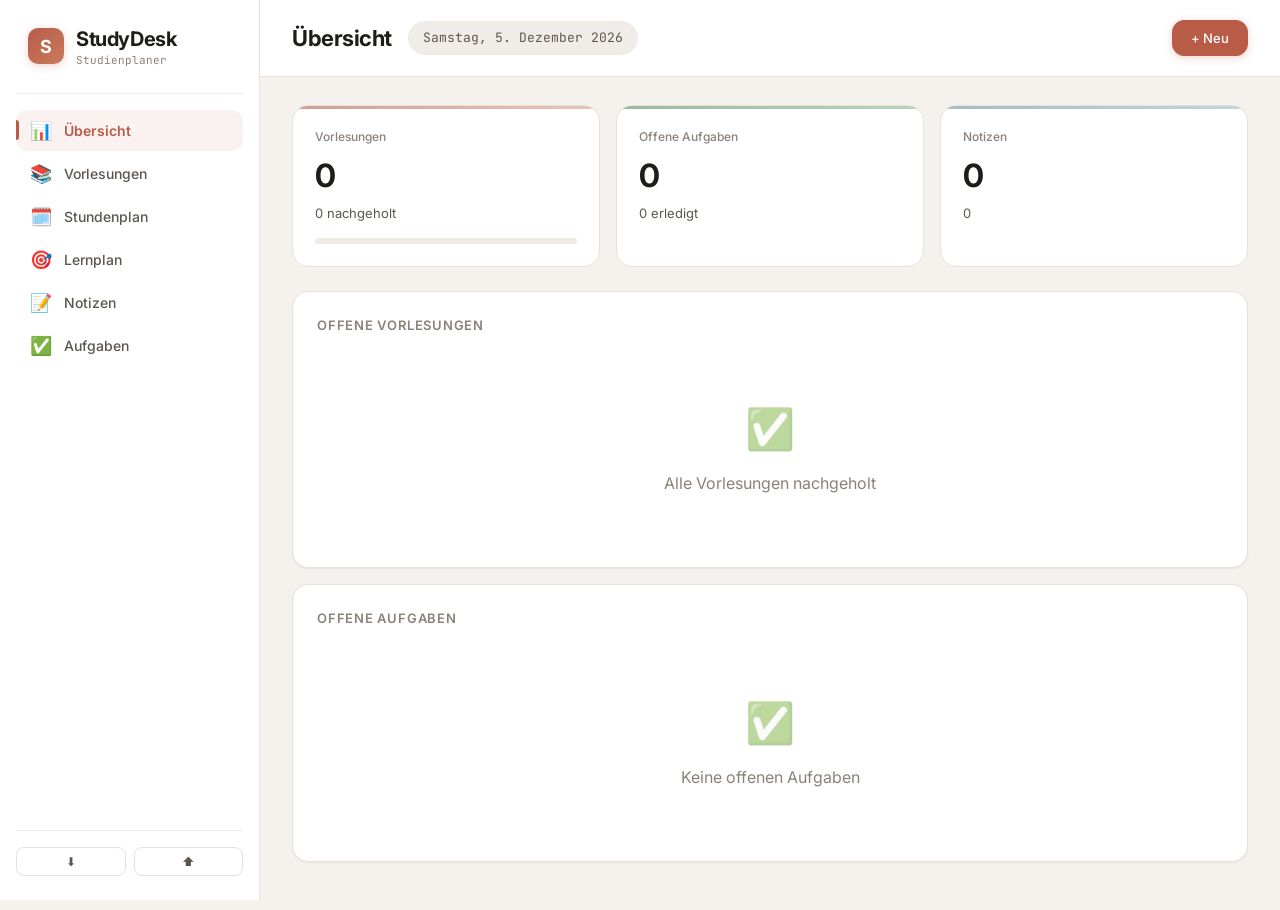
==== index.html @ 46aa5ded "Lernplan ReDesign" ====
<!DOCTYPE html>
<html lang="de">
<head>
<meta charset="UTF-8">
<meta name="viewport" content="width=device-width, initial-scale=1.0">
<title>StudyDesk</title>
<style>
  @import url('https://fonts.googleapis.com/css2?family=Inter:wght@300;400;500;600;700&family=JetBrains+Mono:wght@400;500&display=swap');
  :root {
    --bg:#f5f2ee; --surface:#ffffff; --surface-elevated:#faf9f7; --surface-hover:#f0ede8;
    --ink:#1f1c1a; --ink-secondary:#5c5650; --ink-tertiary:#8a8279;
    --accent:#b85c48; --accent-hover:#a34d3a; --accent-soft:rgba(184,92,72,0.08); --accent-soft-hover:rgba(184,92,72,0.14);
    --success:#5a8a5a; --success-soft:rgba(90,138,90,0.10); --warning:#c4943a;
    --danger:#b84a4a; --danger-soft:rgba(184,74,74,0.10);
    --border:#e6e1db; --border-light:#f0ebe5;
    --shadow-sm:0 1px 2px rgba(31,28,26,0.04),0 1px 3px rgba(31,28,26,0.02);
    --shadow:0 4px 12px rgba(31,28,26,0.06),0 1px 3px rgba(31,28,26,0.04);
    --shadow-lg:0 12px 32px rgba(31,28,26,0.10),0 4px 8px rgba(31,28,26,0.04);
    --shadow-xl:0 24px 48px rgba(31,28,26,0.14),0 8px 16px rgba(31,28,26,0.06);
    --radius-sm:8px; --radius:12px; --radius-lg:16px; --radius-xl:20px;
    --transition:all 0.2s cubic-bezier(0.4,0,0.2,1);
    --transition-slow:all 0.35s cubic-bezier(0.4,0,0.2,1);
  }
  *{box-sizing:border-box;margin:0;padding:0}
  body{font-family:'Inter',-apple-system,BlinkMacSystemFont,sans-serif;background:var(--bg);color:var(--ink);min-height:100vh;line-height:1.5;-webkit-font-smoothing:antialiased;overflow-x:hidden}
  .app{display:grid;grid-template-columns:260px 1fr;min-height:100vh}
  .sidebar{background:var(--surface);border-right:1px solid var(--border);display:flex;flex-direction:column;padding:24px 16px;position:sticky;top:0;height:100vh;z-index:50}
  .sidebar-brand{display:flex;align-items:center;gap:12px;padding:0 12px 24px;border-bottom:1px solid var(--border-light);margin-bottom:16px}
  .brand-icon{width:36px;height:36px;background:linear-gradient(135deg,var(--accent),#c97a5e);border-radius:10px;display:flex;align-items:center;justify-content:center;color:white;font-size:18px;font-weight:700;box-shadow:0 2px 8px rgba(184,92,72,0.25)}
  .brand-text{font-size:20px;font-weight:700;letter-spacing:-0.02em;color:var(--ink)}
  .brand-sub{font-size:11px;color:var(--ink-tertiary);font-family:'JetBrains Mono',monospace;margin-top:-2px}
  .nav-group{display:flex;flex-direction:column;gap:2px;flex:1}
  .nav-item{display:flex;align-items:center;gap:12px;padding:10px 14px;border-radius:var(--radius);border:none;background:transparent;color:var(--ink-secondary);font-size:14px;font-weight:500;cursor:pointer;font-family:inherit;transition:var(--transition);position:relative}
  .nav-item:hover{background:var(--surface-hover);color:var(--ink)}
  .nav-item.active{background:var(--accent-soft);color:var(--accent);font-weight:600}
  .nav-item.active::before{content:'';position:absolute;left:0;top:50%;transform:translateY(-50%);width:3px;height:20px;background:var(--accent);border-radius:0 3px 3px 0}
  .nav-icon{font-size:18px;width:22px;text-align:center}
  .sidebar-footer{padding-top:16px;border-top:1px solid var(--border-light);display:flex;gap:8px}
  .sidebar-footer .btn-icon{flex:1;justify-content:center;padding:8px;font-size:13px}
  .main{display:flex;flex-direction:column;min-height:100vh}
  .topbar{display:flex;align-items:center;justify-content:space-between;padding:20px 32px;background:var(--surface);border-bottom:1px solid var(--border);position:sticky;top:0;z-index:40}
  .topbar-left{display:flex;align-items:center;gap:16px}
  .page-title{font-size:22px;font-weight:700;letter-spacing:-0.02em}
  .date-chip{display:inline-flex;align-items:center;gap:6px;padding:6px 14px;background:var(--surface-hover);border-radius:999px;font-size:13px;color:var(--ink-secondary);font-family:'JetBrains Mono',monospace;border:1px solid var(--border-light)}
  .topbar-actions{display:flex;gap:10px;align-items:center}
  .content{padding:28px 32px 48px;flex:1;max-width:1200px}
  .btn{display:inline-flex;align-items:center;gap:8px;padding:9px 18px;border-radius:var(--radius);border:1px solid var(--border);background:var(--surface);color:var(--ink-secondary);font-size:13px;font-weight:500;cursor:pointer;font-family:inherit;transition:var(--transition);white-space:nowrap}
  .btn:hover{border-color:var(--ink-tertiary);color:var(--ink);transform:translateY(-1px);box-shadow:var(--shadow)}
  .btn:active{transform:translateY(0)}
  .btn.primary{background:var(--accent);border-color:var(--accent);color:white;box-shadow:0 2px 8px rgba(184,92,72,0.25)}
  .btn.primary:hover{background:var(--accent-hover);border-color:var(--accent-hover);box-shadow:0 4px 14px rgba(184,92,72,0.35)}
  .btn.ghost{background:transparent;border-color:transparent}
  .btn.ghost:hover{background:var(--surface-hover)}
  .btn.danger{color:var(--danger);border-color:rgba(184,74,74,0.3)}
  .btn.danger:hover{background:var(--danger-soft);border-color:var(--danger)}
  .btn.success{background:var(--success);border-color:var(--success);color:white}
  .btn.small{padding:6px 12px;font-size:12px;border-radius:var(--radius-sm)}
  .btn-icon{padding:8px;border-radius:var(--radius-sm);justify-content:center;min-width:36px}
  .card{background:var(--surface);border:1px solid var(--border);border-radius:var(--radius-lg);padding:24px;box-shadow:var(--shadow-sm);transition:var(--transition)}
  .card:hover{box-shadow:var(--shadow)}
  .card-header{display:flex;align-items:center;justify-content:space-between;margin-bottom:16px}
  .card-title{font-size:13px;font-weight:600;text-transform:uppercase;letter-spacing:0.06em;color:var(--ink-tertiary)}
  .stats-grid{display:grid;grid-template-columns:repeat(auto-fit,minmax(220px,1fr));gap:16px;margin-bottom:24px}
  .stat-card{background:var(--surface);border:1px solid var(--border);border-radius:var(--radius-lg);padding:22px;position:relative;overflow:hidden;transition:var(--transition)}
  .stat-card:hover{transform:translateY(-2px);box-shadow:var(--shadow)}
  .stat-card::after{content:'';position:absolute;top:0;left:0;right:0;height:3px;background:linear-gradient(90deg,var(--accent),#d4a08a);opacity:0.6}
  .stat-card.success::after{background:linear-gradient(90deg,var(--success),#8ab88a)}
  .stat-card.info::after{background:linear-gradient(90deg,#6b8f9e,#9ab8c4)}
  .stat-label{font-size:12px;color:var(--ink-tertiary);font-weight:500;margin-bottom:6px}
  .stat-value{font-size:32px;font-weight:700;letter-spacing:-0.02em;color:var(--ink)}
  .stat-sub{font-size:13px;color:var(--ink-secondary);margin-top:4px}
  .progress-track{background:var(--border-light);border-radius:999px;height:6px;margin-top:14px;overflow:hidden}
  .progress-fill{height:100%;border-radius:999px;background:linear-gradient(90deg,var(--accent),#d4a08a);transition:width 0.5s cubic-bezier(0.4,0,0.2,1)}
  .toolbar{display:flex;gap:10px;margin-bottom:20px;align-items:center;flex-wrap:wrap}
  .toolbar input,.toolbar select{background:var(--surface);border:1px solid var(--border);border-radius:var(--radius);padding:9px 14px;color:var(--ink);font-size:14px;font-family:inherit;outline:none;min-height:40px;transition:var(--transition)}
  .toolbar input:focus,.toolbar select:focus{border-color:var(--accent);box-shadow:0 0 0 3px var(--accent-soft)}
  .toolbar input::placeholder{color:var(--ink-tertiary)}
  .filter-row{display:flex;gap:8px;margin-bottom:20px;flex-wrap:wrap}
  .chip{padding:6px 14px;border-radius:999px;border:1px solid var(--border);background:var(--surface);color:var(--ink-secondary);font-size:13px;cursor:pointer;font-family:inherit;font-weight:500;transition:var(--transition)}
  .chip:hover{border-color:var(--ink-tertiary);color:var(--ink)}
  .chip.active{background:var(--accent-soft);border-color:var(--accent);color:var(--accent)}
  .list-item{display:flex;align-items:flex-start;gap:14px;background:var(--surface);border:1px solid var(--border);border-radius:var(--radius);padding:16px 18px;margin-bottom:10px;transition:var(--transition);cursor:pointer;position:relative}
  .list-item:hover{border-color:var(--accent);transform:translateY(-1px);box-shadow:var(--shadow)}
  .list-item.done{background:var(--surface-elevated);opacity:0.75}
  .list-item.done .item-title{text-decoration:line-through;color:var(--ink-tertiary)}
  .list-item.cancelled{opacity:0.55;border-style:dashed}
  .list-item.cancelled::after{content:'AUSGEFALLEN';position:absolute;top:14px;right:18px;padding:3px 10px;border:1px solid rgba(184,74,74,0.25);border-radius:999px;color:var(--danger);font-size:10px;font-weight:600;letter-spacing:0.08em;font-family:'JetBrains Mono',monospace;transform:rotate(-6deg);background:var(--danger-soft)}
  .item-check{width:22px;height:22px;border:2px solid var(--border);border-radius:50%;cursor:pointer;display:inline-flex;align-items:center;justify-content:center;flex-shrink:0;margin-top:2px;transition:var(--transition)}
  .item-check:hover{border-color:var(--accent)}
  .item-check.checked{background:var(--accent);border-color:var(--accent);box-shadow:0 2px 6px rgba(184,92,72,0.3)}
  .item-check.checked::after{content:'';width:5px;height:9px;border:solid white;border-width:0 2px 2px 0;transform:rotate(45deg) translateY(-1px)}
  .item-body{flex:1;min-width:0}
  .item-title{font-size:15px;font-weight:600;color:var(--ink);margin-bottom:3px}
  .item-meta{font-size:12px;color:var(--ink-tertiary);font-family:'JetBrains Mono',monospace}
  .item-tags{display:flex;gap:6px;margin-top:8px;flex-wrap:wrap}
  .tag{padding:3px 10px;border-radius:999px;background:var(--surface-hover);border:1px solid var(--border);font-size:11px;color:var(--ink-secondary);font-weight:500;font-family:'JetBrains Mono',monospace}
  .tag.accent{background:var(--accent-soft);border-color:rgba(184,92,72,0.2);color:var(--accent)}
  .tag.success{background:var(--success-soft);border-color:rgba(90,138,90,0.2);color:var(--success)}
  .tag.danger{background:var(--danger-soft);border-color:rgba(184,74,74,0.2);color:var(--danger)}
  .item-actions{display:flex;gap:6px;opacity:0;transition:opacity 0.15s ease}
  .list-item:hover .item-actions{opacity:1}
  .schedule-grid{display:flex;gap:14px;overflow-x:auto;padding-bottom:8px;scrollbar-width:thin;scrollbar-color:var(--border) transparent}
  .schedule-grid::-webkit-scrollbar{height:6px}
  .schedule-grid::-webkit-scrollbar-thumb{background:var(--border);border-radius:3px}
  .schedule-day{min-width:230px;flex:1;background:var(--surface);border:1px solid var(--border);border-radius:var(--radius-lg);padding:16px;transition:var(--transition)}
  .schedule-day:hover{box-shadow:var(--shadow)}
  .schedule-day h4{font-size:14px;font-weight:600;color:var(--ink);margin-bottom:12px;padding-bottom:10px;border-bottom:1px solid var(--border-light);display:flex;justify-content:space-between;align-items:center}
  .schedule-day h4 .day-date{font-size:11px;color:var(--ink-tertiary);font-weight:500;font-family:'JetBrains Mono',monospace}
  .schedule-slot{background:var(--surface-elevated);margin-bottom:8px;padding:12px 14px;border-radius:var(--radius);font-size:13px;border-left:3px solid var(--accent);cursor:grab;transition:var(--transition);position:relative}
  .schedule-slot:hover{transform:translateY(-1px);box-shadow:var(--shadow-sm)}
  .schedule-slot .slot-time{font-size:11px;color:var(--ink-tertiary);font-family:'JetBrains Mono',monospace;margin-bottom:2px}
  .schedule-slot .slot-subject{font-weight:600}
  .schedule-slot .slot-meta{display:flex;justify-content:space-between;align-items:center;margin-top:4px}
  .schedule-empty{color:var(--ink-tertiary);font-size:12px;padding:12px 0;text-align:center}
  .drop-target{border:1.5px dashed var(--border);border-radius:var(--radius);padding:10px;margin-top:4px;text-align:center;color:var(--ink-tertiary);font-size:12px;transition:var(--transition)}
  .drop-target.active{border-color:var(--accent);background:var(--accent-soft);color:var(--accent)}
  .week-slot{background:var(--surface-elevated);margin-bottom:8px;padding:12px 14px;border-radius:var(--radius);font-size:13px;border-left:3px solid var(--accent);cursor:pointer;transition:var(--transition);position:relative}
  .week-slot:hover{transform:translateY(-1px);box-shadow:var(--shadow-sm);border-left-color:var(--accent-hover)}
  .week-slot.type-klausur{border-left-color:var(--danger)}
  .week-slot.type-karteikarten{border-left-color:var(--success)}
  .week-slot.type-frei{border-left-color:var(--ink-tertiary)}
  .week-slot.slot-done{opacity:0.55}
  .week-slot.slot-done .slot-label{text-decoration:line-through}
  .week-slot .slot-shifted-badge{position:absolute;top:8px;right:8px;font-size:10px;color:var(--warning);font-weight:600}
  .lp-toolbar{display:flex;gap:8px;align-items:center;flex-wrap:wrap;margin-bottom:16px}
  .lp-calendar-scroll{overflow:auto;border:1px solid var(--border);border-radius:var(--radius-lg);background:var(--surface);max-height:calc(100vh - 260px);min-height:500px}
  .lp-calendar{display:grid;grid-template-columns:58px repeat(7,minmax(125px,1fr));min-width:1050px;position:relative}
  .lp-calendar-head{position:sticky;top:0;z-index:8;background:var(--surface);border-bottom:1px solid var(--border);height:58px;display:flex;flex-direction:column;justify-content:center;align-items:center;font-size:12px;font-weight:600}
  .lp-calendar-head.today{color:var(--accent)}
  .lp-calendar-head small{font-size:10px;font-family:'JetBrains Mono',monospace;color:var(--ink-tertiary);font-weight:400}
  .lp-time-axis{position:relative;background:var(--surface);border-right:1px solid var(--border);height:1080px}
  .lp-hour-label{position:absolute;right:8px;transform:translateY(-50%);font:10px 'JetBrains Mono',monospace;color:var(--ink-tertiary)}
  .lp-day-column{position:relative;height:1080px;border-right:1px solid var(--border-light);background:repeating-linear-gradient(to bottom,transparent 0,transparent 29px,var(--border-light) 29px,var(--border-light) 30px,transparent 30px,transparent 59px,var(--border) 59px,var(--border) 60px)}
  .lp-day-column:last-child{border-right:0}
  .lp-day-column.today{background-color:rgba(184,92,72,0.018)}
  .lp-calendar-head:first-child{z-index:10}
  .lp-block{position:absolute;left:4px;right:4px;z-index:2;border-radius:8px;border:1px solid rgba(31,28,26,0.12);padding:7px 8px 12px;overflow:hidden;color:var(--ink);font-size:11px;line-height:1.35;cursor:grab;box-shadow:0 1px 3px rgba(31,28,26,0.08);touch-action:none;user-select:none}
  .lp-block:hover{z-index:4;box-shadow:var(--shadow)}
  .lp-block.done{opacity:.58}
  .lp-block-title{font-size:12px;font-weight:700;padding-right:4px}
  .lp-block-time{font:10px 'JetBrains Mono',monospace;color:rgba(31,28,26,.7);margin:2px 0}
  .lp-block-description{font-size:10px;color:rgba(31,28,26,.78);white-space:pre-wrap}
  .lp-block-task{font-size:10px;font-weight:600;margin-top:3px}
  .lp-block-actions{display:flex;gap:4px;margin-top:4px}
  .lp-block-actions button{border:1px solid rgba(31,28,26,.2);border-radius:5px;background:rgba(255,255,255,.68);font-family:inherit;font-size:10px;padding:2px 5px;cursor:pointer}
  .lp-resize-handle{position:absolute;bottom:0;left:0;right:0;height:9px;cursor:ns-resize;background:linear-gradient(transparent,rgba(31,28,26,.14))}
  .lp-resize-handle.top{top:0;bottom:auto;cursor:ns-resize;background:linear-gradient(rgba(31,28,26,.14),transparent)}
  .lp-now-line{position:absolute;left:0;right:0;z-index:5;border-top:2px solid #d23b3b;pointer-events:none}
  .lp-now-line::before{content:'';position:absolute;width:8px;height:8px;border-radius:50%;background:#d23b3b;left:-4px;top:-5px}
  .lp-selection{position:absolute;left:2px;right:2px;border:2px dashed var(--accent);background:var(--accent-soft);border-radius:6px;z-index:6;pointer-events:none}
  .lp-block-preview{position:absolute;left:4px;right:4px;z-index:7;border-radius:8px;border:2px dashed rgba(31,28,26,0.35);background:rgba(255,255,255,0.28);box-shadow:0 8px 20px rgba(31,28,26,0.12);pointer-events:none;opacity:0.9}
  .lp-calendar.adding{cursor:crosshair}
  .lp-class-card{background:var(--surface);border:1px solid var(--border);border-left:4px solid var(--accent);border-radius:var(--radius);padding:16px;margin-bottom:12px}
  .lp-class-head{display:flex;justify-content:space-between;gap:12px;align-items:flex-start}
  .lp-task-row{display:flex;gap:8px;align-items:center;margin:8px 0}
  .lp-task-row input:first-child{flex:1}
  .lp-color-input{height:42px!important;padding:4px!important;width:64px!important}
  .lp-create-hint{color:var(--accent);font-size:12px;font-weight:600}
  .lp-empty{padding:36px 18px;text-align:center;color:var(--ink-tertiary)}
  @media(max-width:920px){.lp-calendar-scroll{max-height:calc(100vh - 300px)}.lp-class-head{flex-direction:column}}
  .queue-item{display:flex;align-items:center;gap:16px;background:var(--surface);border:1px solid var(--border);border-radius:var(--radius);padding:16px 18px;margin-bottom:10px;cursor:grab;transition:var(--transition)}
  .queue-item:hover{box-shadow:var(--shadow);border-color:var(--accent)}
  .queue-item.active-item{border-color:var(--accent);background:var(--accent-soft)}
  .queue-pos{font-family:'JetBrains Mono',monospace;font-size:13px;color:var(--ink-tertiary);width:28px;text-align:center;font-weight:600}
  .queue-info{flex:1}
  .queue-subject{font-size:15px;font-weight:600;color:var(--ink)}
  .queue-units{font-size:12px;color:var(--ink-tertiary);font-family:'JetBrains Mono',monospace;margin-top:2px}
  .queue-progress-outer{background:var(--border-light);border-radius:999px;height:6px;margin-top:10px;width:min(260px,100%);overflow:hidden}
  .queue-progress-inner{height:6px;border-radius:999px;background:linear-gradient(90deg,var(--accent),#d4a08a);transition:width 0.5s cubic-bezier(0.4,0,0.2,1)}
  .notes-layout{display:grid;grid-template-columns:300px 1fr;gap:20px;min-height:520px}
  .notes-sidebar{background:var(--surface);border:1px solid var(--border);border-radius:var(--radius-lg);overflow:hidden;display:flex;flex-direction:column}
  .notes-sidebar-header{padding:14px 18px;border-bottom:1px solid var(--border-light);font-size:12px;font-weight:600;text-transform:uppercase;color:var(--ink-tertiary);letter-spacing:0.06em}
  .note-list-item{padding:14px 18px;border-bottom:1px solid var(--border-light);cursor:pointer;transition:var(--transition)}
  .note-list-item:hover{background:var(--surface-hover)}
  .note-list-item.active{background:var(--accent-soft);border-left:3px solid var(--accent);padding-left:15px}
  .note-list-title{font-size:14px;font-weight:500;color:var(--ink)}
  .note-list-date{font-size:11px;color:var(--ink-tertiary);margin-top:2px;font-family:'JetBrains Mono',monospace}
  .note-editor{background:var(--surface);border:1px solid var(--border);border-radius:var(--radius-lg);display:flex;flex-direction:column;overflow:hidden}
  .note-editor-toolbar{padding:14px 20px;border-bottom:1px solid var(--border-light);display:flex;justify-content:space-between;align-items:center}
  .note-title-input{background:transparent;border:none;color:var(--ink);font-size:22px;font-weight:700;padding:20px 24px 8px;outline:none;width:100%;font-family:inherit;letter-spacing:-0.01em}
  .note-title-input::placeholder{color:var(--ink-tertiary)}
  .note-textarea{background:transparent;border:none;color:var(--ink);font-size:15px;padding:12px 24px 20px;outline:none;line-height:1.7;resize:vertical;min-height:320px;width:100%;font-family:inherit}
  .note-textarea::placeholder{color:var(--ink-tertiary)}
  .research-tags-bar{padding:10px 24px 16px;display:flex;gap:8px;flex-wrap:wrap;border-top:1px solid var(--border-light);align-items:center}
  .modal-bg{position:fixed;inset:0;background:rgba(31,28,26,0.5);backdrop-filter:blur(8px);display:flex;align-items:center;justify-content:center;z-index:100;padding:24px;opacity:0;pointer-events:none;transition:opacity 0.25s ease}
  .modal-bg.show{opacity:1;pointer-events:all}
  .modal{background:var(--surface);border:1px solid var(--border);border-radius:var(--radius-xl);padding:28px 32px;width:560px;max-width:100%;max-height:88vh;overflow-y:auto;box-shadow:var(--shadow-xl);transform:translateY(12px) scale(0.98);transition:transform 0.3s cubic-bezier(0.34,1.56,0.64,1)}
  .modal-bg.show .modal{transform:translateY(0) scale(1)}
  .modal h2{font-size:20px;font-weight:700;margin-bottom:20px;color:var(--ink);letter-spacing:-0.01em}
  .modal label{display:block;font-size:12px;color:var(--ink-tertiary);text-transform:uppercase;letter-spacing:0.06em;margin-bottom:6px;margin-top:16px;font-weight:600}
  .modal input,.modal select,.modal textarea{width:100%;background:var(--surface-elevated);border:1px solid var(--border);border-radius:var(--radius);padding:10px 14px;color:var(--ink);font-size:14px;font-family:inherit;outline:none;transition:var(--transition)}
  .modal input:focus,.modal select:focus,.modal textarea:focus{border-color:var(--accent);box-shadow:0 0 0 3px var(--accent-soft)}
  .modal input[type="checkbox"]{width:auto}
  .modal-actions{display:flex;gap:10px;justify-content:flex-end;margin-top:28px}
  .modal .checkbox-label{display:flex;align-items:center;gap:10px;margin-top:12px;cursor:pointer;font-size:14px;color:var(--ink-secondary);text-transform:none;letter-spacing:normal;font-weight:400}
  .guide-grid{display:grid;grid-template-columns:repeat(auto-fit,minmax(240px,1fr));gap:14px;margin-bottom:24px}
  .guide-step{background:var(--surface);border:1px solid var(--border);border-radius:var(--radius);padding:18px;transition:var(--transition)}
  .guide-step:hover{box-shadow:var(--shadow);border-color:var(--accent)}
  .guide-step strong{display:block;margin-bottom:6px;color:var(--accent);font-size:14px}
  .guide-step small{color:var(--ink-secondary);line-height:1.5;font-size:13px}
  .empty-state{text-align:center;padding:48px 20px;color:var(--ink-tertiary)}
  .empty-state-icon{font-size:40px;margin-bottom:12px;opacity:0.5}
  #toast{position:fixed;bottom:28px;right:28px;background:var(--ink);color:white;border-radius:var(--radius);padding:12px 20px;z-index:200;font-size:13px;font-weight:500;box-shadow:var(--shadow-lg);transform:translateY(20px);opacity:0;transition:all 0.3s cubic-bezier(0.34,1.56,0.64,1);pointer-events:none}
  #toast.show{transform:translateY(0);opacity:1}
  .section{display:none;animation:fadeIn 0.3s ease}
  .section.active{display:block}
  @keyframes fadeIn{from{opacity:0;transform:translateY(8px)}to{opacity:1;transform:translateY(0)}}
  .import-drop{border:2px dashed var(--border);border-radius:var(--radius-lg);padding:32px;text-align:center;color:var(--ink-tertiary);cursor:pointer;margin-top:16px;transition:var(--transition);background:var(--surface-elevated)}
  .import-drop:hover{border-color:var(--accent);color:var(--accent);background:var(--accent-soft)}
  .detail-row{margin-bottom:16px}
  .detail-label{color:var(--ink-tertiary);font-size:11px;font-weight:600;text-transform:uppercase;letter-spacing:0.06em;margin-bottom:6px}
  .detail-value{font-size:15px;color:var(--ink)}
  .detail-box{background:var(--surface-elevated);padding:14px;border-radius:var(--radius);border:1px solid var(--border-light);font-size:14px;line-height:1.6}
  @media(max-width:920px){.app{grid-template-columns:1fr}.sidebar{display:none}.mobile-nav{display:flex!important;position:fixed;bottom:0;left:0;right:0;background:var(--surface);border-top:1px solid var(--border);padding:8px;z-index:100;justify-content:space-around}.content{padding:20px 16px 80px}.notes-layout{grid-template-columns:1fr}.stats-grid{grid-template-columns:1fr}.topbar{padding:16px}}
  @media(min-width:921px){.mobile-nav{display:none!important}}
  ::-webkit-scrollbar{width:8px;height:8px}
  ::-webkit-scrollbar-track{background:transparent}
  ::-webkit-scrollbar-thumb{background:var(--border);border-radius:4px}
  ::-webkit-scrollbar-thumb:hover{background:var(--ink-tertiary)}
  .text-muted{color:var(--ink-tertiary)}.text-accent{color:var(--accent)}.text-success{color:var(--success)}.text-danger{color:var(--danger)}
  .mb-4{margin-bottom:16px}.mt-4{margin-top:16px}.flex{display:flex}.items-center{align-items:center}.gap-2{gap:8px}.gap-3{gap:12px}.justify-between{justify-content:space-between}
</style>
<base target="_blank">
</head>
<body>

<div class="app">
  <aside class="sidebar">
    <div class="sidebar-brand">
      <div class="brand-icon">S</div>
      <div><div class="brand-text">StudyDesk</div><div class="brand-sub">Studienplaner</div></div>
    </div>
    <nav class="nav-group">
      <button class="nav-item active" data-section="dashboard" onclick="setActiveSection('dashboard')"><span class="nav-icon">📊</span>Übersicht</button>
      <button class="nav-item" data-section="lectures" onclick="setActiveSection('lectures')"><span class="nav-icon">📚</span>Vorlesungen</button>
      <button class="nav-item" data-section="schedule" onclick="setActiveSection('schedule')"><span class="nav-icon">🗓️</span>Stundenplan</button>
      <button class="nav-item" data-section="lernplan" onclick="setActiveSection('lernplan')"><span class="nav-icon">🎯</span>Lernplan</button>
      <button class="nav-item" data-section="notes" onclick="setActiveSection('notes')"><span class="nav-icon">📝</span>Notizen</button>
      <button class="nav-item" data-section="todos" onclick="setActiveSection('todos')"><span class="nav-icon">✅</span>Aufgaben</button>
    </nav>
    <div class="sidebar-footer">
      <button class="btn btn-icon small" onclick="exportData()" title="Exportieren">⬇</button>
      <button class="btn btn-icon small" onclick="openImportModal()" title="Importieren">⬆</button>
    </div>
  </aside>
  <div class="main">
    <header class="topbar">
      <div class="topbar-left">
        <h1 class="page-title" id="page-title">Übersicht</h1>
        <span class="date-chip" id="date-display"></span>
      </div>
      <div class="topbar-actions">
        <button class="btn primary" id="topbar-action-btn" onclick="triggerTopAction()">+ Neu</button>
      </div>
    </header>
    <div class="content">
      <div class="section active" id="sec-dashboard">
        <div class="stats-grid">
          <div class="stat-card">
            <div class="stat-label">Vorlesungen</div>
            <div class="stat-value" id="dash-total">0</div>
            <div class="stat-sub" id="dash-done-text">0 nachgeholt</div>
            <div class="progress-track"><div class="progress-fill" id="dash-prog" style="width:0%"></div></div>
          </div>
          <div class="stat-card success">
            <div class="stat-label">Offene Aufgaben</div>
            <div class="stat-value" id="dash-tasks">0</div>
            <div class="stat-sub" id="dash-done-tasks">0 erledigt</div>
          </div>
          <div class="stat-card info">
            <div class="stat-label">Notizen</div>
            <div class="stat-value" id="dash-notes">0</div>
            <div class="stat-sub" id="dash-research">0 Recherche-Tags</div>
          </div>
        </div>
        <div class="card">
          <div class="card-header"><div class="card-title">Offene Vorlesungen</div></div>
          <div id="dash-next-list"></div>
        </div>
        <div class="card mt-4">
          <div class="card-header"><div class="card-title">Offene Aufgaben</div></div>
          <div id="dash-todos-list"></div>
        </div>
      </div>
      <div class="section" id="sec-lectures">
        <div class="toolbar">
          <input type="text" id="lec-search" placeholder="Vorlesung suchen…" oninput="renderLectures()">
          <select id="lec-filter-subject" onchange="renderLectures()"><option value="">Alle Rechtsgebiete</option></select>
          <button class="btn primary" onclick="openLecModal()">+ Vorlesung</button>
        </div>
        <div class="filter-row">
          <button class="chip active" data-lf="all" onclick="setLecFilter(this,'all')">Alle</button>
          <button class="chip" data-lf="todo" onclick="setLecFilter(this,'todo')">Offen</button>
          <button class="chip" data-lf="done" onclick="setLecFilter(this,'done')">Erledigt</button>
          <button class="chip" data-lf="prio" onclick="setLecFilter(this,'prio')">Priorität</button>
          <button class="chip" data-lf="cancelled" onclick="setLecFilter(this,'cancelled')">Ausgefallen</button>
        </div>
        <div id="lecture-list"></div>
      </div>
      <div class="section" id="sec-schedule">
        <div class="toolbar">
          <button class="btn primary" onclick="openScheduleModal()">➕ Termin hinzufügen</button>
          <span class="text-muted" style="font-size:13px;">Ziehe Einträge in einen anderen Wochentag.</span>
        </div>
        <div id="schedule-container" class="schedule-grid"></div>
        <div class="mt-4 flex items-center gap-3">
          <button class="btn" onclick="generatePastLecturesFromSchedule()">📅 Verpasste Vorlesungen generieren</button>
          <span class="text-muted" style="font-size:13px;">Erstellt fehlende Vorlesungen basierend auf den Zeiträumen</span>
        </div>
      </div>
      <div class="section" id="sec-lernplan">
        <div class="filter-row">
          <button class="chip active" data-lp="week" onclick="setLernplanTab(this,'week')">🗓️ Wochenkalender</button>
          <button class="chip" data-lp="classes" onclick="setLernplanTab(this,'classes')">📚 Klassen & Aufgaben</button>
        </div>
        <div class="guide-grid">
          <div class="guide-step"><strong>1. Wochenplan gestalten</strong><small>Ziehe Blöcke in freie Zeiten oder nutze „Block hinzufügen“. Dauer und Wochentag lassen sich direkt im Kalender anpassen.</small></div>
          <div class="guide-step"><strong>2. Klassen konfigurieren</strong><small>Ordne Blöcke einer Klasse zu und lege Teilaufgaben samt benötigten Lerneinheiten fest.</small></div>
          <div class="guide-step"><strong>3. Fortschritt festhalten</strong><small>Erledigte Einheiten schalten die nächste Teilaufgabe frei. Bei „Nicht geschafft“ rückt der Klassenplan um einen Termin weiter.</small></div>
        </div>
        <div id="lp-week-view">
          <div class="lp-toolbar">
            <button class="btn primary" id="lp-add-block-btn" onclick="toggleBlockCreation()">＋ Block hinzufügen</button>
            <button class="btn" onclick="openClassModal()">⚙ Klassen verwalten</button>
            <span id="lp-create-hint" class="lp-create-hint" style="display:none;">Freie Zeit anklicken und ziehen</span>
            <span style="flex:1"></span>
            <button class="btn" onclick="shiftWeekView(-1)">‹</button>
            <span id="week-range-label" style="font-family:'JetBrains Mono',monospace;font-size:13px;color:var(--accent);font-weight:600;"></span>
            <button class="btn" onclick="shiftWeekView(1)">›</button>
            <button class="btn small" onclick="jumpToTodayWeek()">Heute</button>
          </div>
          <div id="week-calendar" class="lp-calendar-scroll"></div>
        </div>
        <div id="lp-classes-view" style="display:none;">
          <div class="toolbar"><button class="btn primary" onclick="openClassModal()">＋ Klasse anlegen</button></div>
          <div id="lp-class-list"></div>
        </div>
      </div>
      <div class="section" id="sec-notes">
        <div class="toolbar">
          <button class="btn primary" onclick="newNote()">+ Neue Notiz</button>
          <input type="text" id="note-search" placeholder="Notizen durchsuchen…" oninput="filterNotes(this.value)" style="flex:1;max-width:320px;">
        </div>
        <div class="notes-layout">
          <div class="notes-sidebar">
            <div class="notes-sidebar-header">Notizen</div>
            <div id="notes-list" style="overflow-y:auto;flex:1;"></div>
          </div>
          <div class="note-editor" id="note-editor">
            <div class="note-editor-toolbar"><span class="text-muted" style="font-size:12px;">Notiz auswählen oder neu erstellen</span></div>
            <div id="note-content-area" style="display:none;flex-direction:column;flex:1;">
              <input class="note-title-input" id="note-title" placeholder="Titel der Notiz…" oninput="saveNoteDebounced()">
              <textarea class="note-textarea" id="note-body" placeholder="Notizen, Fragen, Gedanken…&#10;&#10;Nutze #Tag um Recherche-Themen zu markieren…" oninput="saveNoteDebounced();extractTagsFromBody();"></textarea>
              <div class="research-tags-bar">
                <span class="text-muted" style="font-size:12px;font-weight:600;">Recherche:</span>
                <div id="research-tags-list" style="display:flex;gap:6px;flex-wrap:wrap;"></div>
              </div>
              <div style="padding:12px 24px;border-top:1px solid var(--border-light);display:flex;gap:8px;justify-content:flex-end;align-items:center;">
                <span class="text-muted" style="font-size:12px;" id="note-saved-hint"></span>
                <button class="btn small danger" onclick="deleteCurrentNote()">Löschen</button>
              </div>
            </div>
          </div>
        </div>
      </div>
      <div class="section" id="sec-todos">
        <div class="toolbar">
          <input type="text" id="todo-input" placeholder="Neue Aufgabe…" onkeydown="if(event.key==='Enter')addTodo()" style="flex:1;max-width:360px;">
          <select id="todo-subject"></select>
          <select id="todo-prio"><option value="normal">Normal</option><option value="high">Hoch</option></select>
          <button class="btn primary" onclick="addTodo()">+ Aufgabe</button>
        </div>
        <div class="filter-row">
          <button class="chip active" data-tf="all" onclick="setTodoFilter(this,'all')">Alle</button>
          <button class="chip" data-tf="open" onclick="setTodoFilter(this,'open')">Offen</button>
          <button class="chip" data-tf="done" onclick="setTodoFilter(this,'done')">Erledigt</button>
        </div>
        <div id="todo-list"></div>
      </div>
    </div>
  </div>
</div>
<div class="mobile-nav">
  <button class="nav-item active" data-section="dashboard" onclick="setActiveSection('dashboard')">📊</button>
  <button class="nav-item" data-section="lectures" onclick="setActiveSection('lectures')">📚</button>
  <button class="nav-item" data-section="schedule" onclick="setActiveSection('schedule')">🗓️</button>
  <button class="nav-item" data-section="lernplan" onclick="setActiveSection('lernplan')">🎯</button>
  <button class="nav-item" data-section="notes" onclick="setActiveSection('notes')">📝</button>
  <button class="nav-item" data-section="todos" onclick="setActiveSection('todos')">✅</button>
</div>
<div class="modal-bg" id="lec-modal">
  <div class="modal">
    <h2 id="lec-modal-title">Vorlesung hinzufügen</h2>
    <label>Rechtsgebiet / Fach</label>
    <input type="text" id="lec-m-subject" list="subject-datalist" autocomplete="off" placeholder="z.B. BGB AT">
    <datalist id="subject-datalist"></datalist>
    <label>Datum</label>
    <input type="date" id="lec-m-date">
    <label>Link</label>
    <input type="text" id="lec-m-link" placeholder="https://…">
    <label>Notiz</label>
    <textarea id="lec-m-note" rows="2" placeholder="Interne Notiz…"></textarea>
    <label class="checkbox-label"><input type="checkbox" id="lec-m-prio"> ⭐ Als Priorität markieren</label>
    <label class="checkbox-label"><input type="checkbox" id="lec-m-cancelled"> 🚫 Als ausgefallen markieren</label>
    <div class="modal-actions"><button class="btn" onclick="closeLecModal()">Abbrechen</button><button class="btn primary" onclick="saveLec()">Speichern</button></div>
  </div>
</div>
<div class="modal-bg" id="detail-modal">
  <div class="modal">
    <h2 id="detail-title">📘 Details</h2>
    <div id="detail-content"></div>
    <div class="modal-actions" id="detail-modal-actions"><button class="btn" onclick="closeDetailModal()">Schließen</button></div>
  </div>
</div>
<div class="modal-bg" id="schedule-modal">
  <div class="modal">
    <h2>Stundenplan – Regelmäßiger Termin</h2>
    <label>Rechtsgebiet</label>
    <input type="text" id="sched-subject" placeholder="z.B. BGB AT">
    <label>Wochentag</label>
    <select id="sched-day"><option>Montag</option><option>Dienstag</option><option>Mittwoch</option><option>Donnerstag</option><option>Freitag</option><option>Samstag</option><option>Sonntag</option></select>
    <label>Zeitraum (Start – Ende)</label>
    <div class="flex items-center gap-2"><input type="date" id="sched-start"><span class="text-muted">bis</span><input type="date" id="sched-end"></div>
    <label>Uhrzeit (optional)</label>
    <input type="text" id="sched-time" placeholder="10:00 – 12:00">
    <div class="modal-actions"><button class="btn" onclick="closeScheduleModal()">Abbrechen</button><button class="btn primary" onclick="saveScheduleEntry()">Speichern</button></div>
  </div>
</div>
<div class="modal-bg" id="block-modal">
  <div class="modal">
    <h2 id="block-modal-title">Lernblock bearbeiten</h2>
    <label>Name</label><input id="block-name" maxlength="100" placeholder="z. B. BGB AT nacharbeiten">
    <label>Beschreibung</label><textarea id="block-description" rows="3" placeholder="Was möchtest du in diesem Block erledigen?"></textarea>
    <div class="flex gap-2">
      <div style="flex:1"><label>Beginn</label><input type="time" id="block-start" min="06:00" max="23:30" step="1800"></div>
      <div style="flex:1"><label>Ende</label><input type="text" id="block-end" inputmode="numeric" placeholder="HH:MM (bis 24:00)"></div>
    </div>
    <label>Farbe</label><input type="color" id="block-color" class="lp-color-input" value="#f3d8cb">
    <label>Klasse (optional)</label><select id="block-class"><option value="">Keine Klasse</option></select>
    <div id="block-occurrence-actions" style="display:none;margin-top:14px;">
      <div class="text-muted" id="block-assignment" style="font-size:13px;margin-bottom:8px;"></div>
      <div class="flex gap-2">
        <button class="btn success" onclick="completeCurrentOccurrence()">✓ Lerneinheit erledigt</button>
        <button class="btn danger" onclick="missCurrentOccurrence()">↷ Nicht geschafft</button>
      </div>
    </div>
    <div class="modal-actions">
      <button class="btn danger" id="block-delete-btn" onclick="deleteCurrentBlock()">Löschen</button>
      <button class="btn" onclick="closeBlockModal()">Abbrechen</button>
      <button class="btn primary" onclick="saveBlock()">Speichern</button>
    </div>
  </div>
</div>
<div class="modal-bg" id="class-modal">
  <div class="modal" style="width:680px">
    <h2 id="class-modal-title">Klasse anlegen</h2>
    <label>Name der Klasse</label><input id="class-name" maxlength="100" placeholder="z. B. Jura-Rechtsgebiete">
    <label>Beschreibung</label><textarea id="class-description" rows="2" placeholder="Wiederkehrende Lernreihe beschreiben (optional)"></textarea>
    <label>Farbe</label><input type="color" id="class-color" class="lp-color-input" value="#f3d8cb">
    <div class="flex items-center justify-between" style="margin-top:20px;margin-bottom:8px;">
      <strong>Teilaufgaben</strong><button class="btn small" onclick="addClassTaskRow()">＋ Teilaufgabe</button>
    </div>
    <p class="text-muted" style="font-size:12px;margin-bottom:10px;">Die Reihenfolge in dieser Liste bestimmt, welche Teilaufgabe zuerst in deinen Lernblöcken erscheint.</p>
    <div id="class-task-editor"></div>
    <div class="modal-actions"><button class="btn danger" id="class-delete-btn" onclick="deleteCurrentClass()">Klasse löschen</button><button class="btn" onclick="closeClassModal()">Abbrechen</button><button class="btn primary" onclick="saveClass()">Speichern</button></div>
  </div>
</div>
<div class="modal-bg" id="import-modal">
  <div class="modal">
    <h2>⬆ Daten importieren</h2>
    <p class="text-muted" style="font-size:14px;margin-bottom:8px;">Achtung: Der Import überschreibt alle aktuellen Daten. Exportiere zuerst eine Sicherung.</p>
    <div class="import-drop" id="import-drop" onclick="document.getElementById('import-file-input').click()">
      <div style="font-size:32px;margin-bottom:8px;">📂</div>
      <div style="font-size:14px;">JSON-Datei hier ablegen oder klicken</div>
    </div>
    <input type="file" id="import-file-input" accept=".json" style="display:none" onchange="handleImportFile(this)">
    <div class="modal-actions"><button class="btn" onclick="closeImportModal()">Abbrechen</button></div>
  </div>
</div>
<div id="toast"></div>

<script>
// ═══════════════════════════════════════════════════════════════
// DATA & STATE – nutzt den ORIGINALEN localStorage Key
// ═══════════════════════════════════════════════════════════════
let data = JSON.parse(localStorage.getItem('studydesk_pro') || '{"lectures":[],"schedule":[],"todos":[],"notes":[],"subjectQueue":[],"weekPlanSlots":[],"weekPlanDays":{},"weekPlanAnchor":null}');
if (!data.schedule) data.schedule = [];
if (!data.notes) data.notes = [];
if (!data.todos) data.todos = [];
if (!data.lectures) data.lectures = [];
if (!data.subjectQueue) data.subjectQueue = [];
if (!data.weekPlanSlots) data.weekPlanSlots = [];
if (!data.weekPlanDays) data.weekPlanDays = {};
if (!data.weekPlanAnchor) data.weekPlanAnchor = null;
if (!data.weekPlanClasses) data.weekPlanClasses = [];

let currentWeekStart = null;
let lernplanSubjectEditId = null;
let currentNote = null, lecEditId = null, lecFilter = 'all', todoFilter = 'all', noteFilter = '', saveTimer = null;
let currentDetailId = null, currentDetailType = null, draggedQueueId = null;

const TYPE_LABELS = { rechtsgebiet: 'Rechtsgebiet nacharbeiten', klausur: 'Klausur schreiben', karteikarten: 'Karteikarten lernen', frei: 'Frei / Sonstiges' };
const WEEKDAY_NAMES = ['Sonntag','Montag','Dienstag','Mittwoch','Donnerstag','Freitag','Samstag'];
const SECTION_TITLES = { dashboard:'Übersicht', lectures:'Vorlesungen', schedule:'Stundenplan', lernplan:'Lernplan', notes:'Notizen', todos:'Aufgaben' };
const SECTION_ACTIONS = { dashboard:null, lectures:'openLecModal', schedule:'openScheduleModal', lernplan:'toggleBlockCreation', notes:'newNote', todos:'addTodo' };

function saveToLocal() { localStorage.setItem('studydesk_pro', JSON.stringify(data)); updateDash(); }
function toast(msg) { const t = document.getElementById('toast'); t.textContent = msg; t.classList.add('show'); setTimeout(() => t.classList.remove('show'), 2200); }
function escapeHtml(str) { if(!str) return ''; return str.replace(/[&<>"']/g, m => ({'&':'&amp;','<':'&lt;','>':'&gt;','"':'&quot;',"'":'&#39;'}[m])); }
function fmtDate(d) { const y=d.getFullYear(), m=String(d.getMonth()+1).padStart(2,'0'), day=String(d.getDate()).padStart(2,'0'); return `${y}-${m}-${day}`; }
function getMonday(d) { const date=new Date(d); const day=date.getDay(); const diff=(day===0?-6:1-day); date.setDate(date.getDate()+diff); date.setHours(0,0,0,0); return date; }
function addDays(d, n) { const r=new Date(d); r.setDate(r.getDate()+n); return r; }
function openModal(id) { document.getElementById(id).classList.add('show'); }
function closeModal(id) { document.getElementById(id).classList.remove('show'); }

function setActiveSection(section) {
  document.querySelectorAll('.section').forEach(s => s.classList.remove('active'));
  document.querySelectorAll('.nav-item').forEach(b => b.classList.remove('active'));
  document.getElementById('sec-'+section).classList.add('active');
  document.querySelectorAll(`.nav-item[data-section="${section}"]`).forEach(b => b.classList.add('active'));
  document.getElementById('page-title').textContent = SECTION_TITLES[section];
  const btn = document.getElementById('topbar-action-btn');
  if (SECTION_ACTIONS[section]) {
    btn.style.display = 'inline-flex'; btn.onclick = new Function(SECTION_ACTIONS[section]+'()');
    const labels = { openLecModal:'+ Vorlesung', openScheduleModal:'+ Termin', toggleBlockCreation:'+ Block', newNote:'+ Notiz', addTodo:'+ Aufgabe' };
    btn.textContent = labels[SECTION_ACTIONS[section]];
  } else { btn.style.display = 'none'; }
  if (section === 'lectures') renderLectures();
  if (section === 'schedule') renderSchedule();
  if (section === 'notes') renderNotesList();
  if (section === 'todos') { renderTodos(); populateTodoSubject(); }
  if (section === 'lernplan') { if(!currentWeekStart) currentWeekStart = getMonday(new Date()); renderWeekCalendar(); renderClassList(); }
  if (section === 'dashboard') updateDash();
}
function updateDate() { document.getElementById('date-display').textContent = new Date().toLocaleDateString('de-DE', {weekday:'long', day:'numeric', month:'long', year:'numeric'}); }
updateDate();
function triggerTopAction() { const sec = document.querySelector('.section.active').id.replace('sec-',''); const fn = SECTION_ACTIONS[sec]; if(fn) new Function(fn+'()')(); }

// ── Export / Import ──
function exportData() {
  const blob = new Blob([JSON.stringify(data, null, 2)], {type:'application/json'});
  const url = URL.createObjectURL(blob);
  const a = document.createElement('a');
  a.href = url; a.download = `studydesk_${new Date().toISOString().slice(0,10)}.json`;
  a.click(); URL.revokeObjectURL(url); toast('Export erfolgreich ✓');
}
function openImportModal() { openModal('import-modal'); }
function closeImportModal() { closeModal('import-modal'); document.getElementById('import-file-input').value = ''; }
function handleImportFile(input) {
  const file = input.files[0]; if(!file) return;
  const reader = new FileReader();
  reader.onload = e => {
    try {
      const parsed = JSON.parse(e.target.result);
      if (typeof parsed !== 'object' || Array.isArray(parsed)) throw new Error('Ungültig');
      if (!confirm('Alle aktuellen Daten werden überschrieben. Fortfahren?')) return;
      data = { lectures:parsed.lectures||[], schedule:parsed.schedule||[], todos:parsed.todos||[], notes:parsed.notes||[],
        subjectQueue:parsed.subjectQueue||[], weekPlanSlots:parsed.weekPlanSlots||[], weekPlanDays:parsed.weekPlanDays||{}, weekPlanAnchor:parsed.weekPlanAnchor||null,
        weekPlanClasses:parsed.weekPlanClasses||[] };
      migrateLearningPlanData();
      saveToLocal(); renderLectures(); renderSchedule(); renderTodos(); renderNotesList(); renderClassList(); renderWeekCalendar(); updateDash();
      closeImportModal(); toast('Import erfolgreich ✓');
    } catch(err) { toast('Fehler: Ungültige JSON-Datei'); }
  };
  reader.readAsText(file);
}
document.addEventListener('DOMContentLoaded', () => {
  const drop = document.getElementById('import-drop');
  drop.addEventListener('dragover', e => { e.preventDefault(); drop.style.borderColor = 'var(--accent)'; });
  drop.addEventListener('dragleave', () => { drop.style.borderColor = ''; });
  drop.addEventListener('drop', e => { e.preventDefault(); drop.style.borderColor = '';
    const file = e.dataTransfer.files[0]; if(!file) return; handleImportFile({files:[file]});
  });
});

// ── Dashboard ──
function updateDash() {
  const visibleLec = data.lectures.filter(l => !l.cancelled);
  const done = visibleLec.filter(l => l.done).length;
  document.getElementById('dash-total').innerText = visibleLec.length;
  document.getElementById('dash-done-text').innerHTML = done + ' nachgeholt';
  const pct = visibleLec.length ? (done/visibleLec.length)*100 : 0;
  document.getElementById('dash-prog').style.width = pct+'%';
  const openTodos = data.todos.filter(t => !t.done).length;
  const doneTodos = data.todos.filter(t => t.done).length;
  document.getElementById('dash-tasks').innerText = openTodos;
  document.getElementById('dash-done-tasks').innerHTML = doneTodos + ' erledigt';
  document.getElementById('dash-notes').innerText = data.notes.length;
  document.getElementById('dash-research').innerText = data.notes.flatMap(n => n.tags || []).length;
  const pendingLec = visibleLec.filter(l => !l.done).sort((a,b) => (a.date||'').localeCompare(b.date||'')).slice(0,15);
  document.getElementById('dash-next-list').innerHTML = pendingLec.length
    ? pendingLec.map(l => `<div class="list-item" onclick="showLectureDetail('${l.id}')" style="padding:10px 14px;margin-bottom:6px;"><div class="item-check ${l.done?'checked':''}" style="margin-top:0;" onclick="event.stopPropagation();toggleLec('${l.id}')"></div><div class="item-body"><div class="item-title">${escapeHtml(l.title)}</div><div class="item-meta">${l.date||'kein Datum'}</div></div></div>`).join('')
    : '<div class="empty-state"><div class="empty-state-icon">✅</div>Alle Vorlesungen nachgeholt</div>';
  const allOpenTodos = data.todos.filter(t => !t.done).slice(0,6);
  document.getElementById('dash-todos-list').innerHTML = allOpenTodos.length
    ? allOpenTodos.map(t => `<div class="list-item" onclick="showTodoDetail('${t.id}')" style="padding:10px 14px;margin-bottom:6px;"><div class="item-check ${t.done?'checked':''}" style="margin-top:0;" onclick="event.stopPropagation();toggleTodo('${t.id}')"></div><div class="item-body"><div class="item-title">${escapeHtml(t.text)}</div><div class="item-meta">${t.subject||'kein Fach'}</div></div></div>`).join('')
    : '<div class="empty-state"><div class="empty-state-icon">✅</div>Keine offenen Aufgaben</div>';
}

// ── Lectures ──
function renumberSubjectLectures(subject) {
  const relevant = data.lectures.filter(l => l.subject === subject && !l.cancelled).sort((a,b) => (a.date||'').localeCompare(b.date||''));
  relevant.forEach((lec, idx) => { const newNum = idx+1; const datePart = lec.date ? ` (${lec.date})` : ''; lec.title = `${lec.subject} - ${newNum}${datePart}`; });
  data.lectures.filter(l => l.subject === subject && l.cancelled).forEach(lec => { const datePart = lec.date ? ` (${lec.date})` : ''; lec.title = `${lec.subject} - ausgefallen${datePart}`; });
}
function updateSubjectDatalist() {
  const subjects = [...new Set(data.lectures.map(l => l.subject).filter(Boolean))];
  const datalist = document.getElementById('subject-datalist');
  if (datalist) datalist.innerHTML = subjects.map(s => `<option value="${escapeHtml(s)}">`).join('');
}
function renderLectures() {
  let list = data.lectures.filter(l => !l.cancelled);
  const search = document.getElementById('lec-search')?.value.toLowerCase() || '';
  const subjectF = document.getElementById('lec-filter-subject')?.value || '';
  if (search) list = list.filter(l => l.title.toLowerCase().includes(search) || (l.subject||'').toLowerCase().includes(search));
  if (subjectF) list = list.filter(l => l.subject === subjectF);
  if (lecFilter === 'todo') list = list.filter(l => !l.done);
  if (lecFilter === 'done') list = list.filter(l => l.done);
  if (lecFilter === 'prio') list = list.filter(l => l.prio);
  if (lecFilter === 'cancelled') { list = data.lectures.filter(l => l.cancelled); }
  const container = document.getElementById('lecture-list');
  if (!list.length) { container.innerHTML = '<div class="empty-state"><div class="empty-state-icon">📭</div>Keine Vorlesungen</div>'; return; }
  container.innerHTML = list.map(l => `<div class="list-item ${l.done?'done':''} ${l.cancelled?'cancelled':''}">
    <div class="item-check ${l.done?'checked':''}" onclick="event.stopPropagation();toggleLec('${l.id}')"></div>
    <div class="item-body" onclick="showLectureDetail('${l.id}')">
      <div class="item-title">${escapeHtml(l.title)}</div>
      <div class="item-meta">${escapeHtml(l.subject||'')} ${l.date?'· '+l.date:''}</div>
      <div class="item-tags">${!l.done&&!l.cancelled?'<span class="tag accent">nachholen</span>':''}${l.prio?'<span class="tag danger">Priorität</span>':''}${l.cancelled?'<span class="tag danger">ausgefallen</span>':''}${l.done&&!l.cancelled?'<span class="tag success">erledigt</span>':''}</div>
    </div>
    <div class="item-actions">
      <button class="btn small" onclick="event.stopPropagation();openLecModal('${l.id}')">✎</button>
      <button class="btn small danger" onclick="event.stopPropagation();deleteLec('${l.id}')">✕</button>
    </div>
  </div>`).join('');
  const subjects = [...new Set(data.lectures.map(l => l.subject).filter(Boolean))];
  const sel = document.getElementById('lec-filter-subject'); if(sel) sel.innerHTML = '<option value="">Alle Rechtsgebiete</option>' + subjects.map(s => `<option value="${escapeHtml(s)}">${escapeHtml(s)}</option>`).join('');
  updateSubjectDatalist();
}
function openLecModal(id) {
  lecEditId = id || null; openModal('lec-modal');
  if (id) {
    const l = data.lectures.find(x => x.id === id);
    document.getElementById('lec-modal-title').innerText = 'Vorlesung bearbeiten';
    document.getElementById('lec-m-subject').value = l.subject || '';
    document.getElementById('lec-m-date').value = l.date || '';
    document.getElementById('lec-m-link').value = l.link || '';
    document.getElementById('lec-m-note').value = l.note || '';
    document.getElementById('lec-m-prio').checked = !!l.prio;
    document.getElementById('lec-m-cancelled').checked = !!l.cancelled;
  } else {
    document.getElementById('lec-modal-title').innerText = 'Neue Vorlesung';
    document.getElementById('lec-m-subject').value = '';
    document.getElementById('lec-m-date').value = '';
    document.getElementById('lec-m-link').value = '';
    document.getElementById('lec-m-note').value = '';
    document.getElementById('lec-m-prio').checked = false;
    document.getElementById('lec-m-cancelled').checked = false;
  }
  updateSubjectDatalist();
}
function closeLecModal() { closeModal('lec-modal'); lecEditId = null; }
function saveLec() {
  const subject = document.getElementById('lec-m-subject').value.trim();
  if (!subject) { toast('Bitte ein Rechtsgebiet eingeben.'); return; }
  const dateRaw = document.getElementById('lec-m-date').value;
  const cancelled = document.getElementById('lec-m-cancelled').checked;
  if (lecEditId) {
    const l = data.lectures.find(x => x.id === lecEditId);
    if (l) { const oldSubject = l.subject; l.subject = subject; l.date = dateRaw; l.link = document.getElementById('lec-m-link').value.trim(); l.note = document.getElementById('lec-m-note').value.trim(); l.prio = document.getElementById('lec-m-prio').checked; l.cancelled = cancelled; renumberSubjectLectures(subject); if (oldSubject !== subject && oldSubject) renumberSubjectLectures(oldSubject); toast('Gespeichert'); }
  } else {
    if (cancelled) { const datePart = dateRaw ? ` (${dateRaw})` : ''; data.lectures.push({id:Date.now().toString(), title:`${subject} - ausgefallen${datePart}`, subject, date:dateRaw, link:document.getElementById('lec-m-link').value.trim(), note:document.getElementById('lec-m-note').value.trim(), prio:document.getElementById('lec-m-prio').checked, done:false, cancelled:true}); }
    else { data.lectures.push({id:Date.now().toString(), title:'', subject, date:dateRaw, link:document.getElementById('lec-m-link').value.trim(), note:document.getElementById('lec-m-note').value.trim(), prio:document.getElementById('lec-m-prio').checked, done:false, cancelled:false}); renumberSubjectLectures(subject); }
    toast('Vorlesung hinzugefügt');
  }
  saveToLocal(); closeLecModal(); renderLectures();
}
function toggleLec(id) {
  const l = data.lectures.find(x => x.id === id);
  if (l && !l.cancelled) { l.done = !l.done; saveToLocal(); renderLectures(); updateDash(); toast(l.done ? 'Nachgeholt ✓' : 'Wieder offen'); }
  else if (l?.cancelled) { toast('Ausgefallene Vorlesungen können nicht nachgeholt werden'); }
}
function deleteLec(id) {
  if (confirm('Vorlesung löschen?')) {
    const lec = data.lectures.find(x => x.id === id); const subject = lec?.subject;
    data.lectures = data.lectures.filter(x => x.id !== id);
    if (subject) renumberSubjectLectures(subject);
    saveToLocal(); renderLectures(); toast('Gelöscht');
  }
}
function setLecFilter(btn, val) { lecFilter = val; document.querySelectorAll('.chip[data-lf]').forEach(b => b.classList.remove('active')); btn.classList.add('active'); renderLectures(); }

// ── Detail Modal ──
function showLectureDetail(id) {
  const lec = data.lectures.find(l => l.id === id); if(!lec) return;
  currentDetailId = id; currentDetailType = 'lecture';
  document.getElementById('detail-title').innerText = '📘 Vorlesungsdetails';
  document.getElementById('detail-content').innerHTML = `
    <div class="detail-row"><div class="detail-label">Titel</div><div style="font-size:16px;color:var(--accent);font-weight:600;">${escapeHtml(lec.title)}</div></div>
    <div class="detail-row"><div class="detail-label">Rechtsgebiet</div><div class="detail-value">${escapeHtml(lec.subject)||'—'}</div></div>
    <div class="detail-row"><div class="detail-label">Datum</div><div class="detail-value">${lec.date||'Kein Datum'}</div></div>
    <div class="detail-row"><div class="detail-label">Priorität</div><div class="detail-value">${lec.prio?'⭐ Hoch':'Normal'}</div></div>
    <div class="detail-row"><div class="detail-label">Status</div><div class="detail-value">${lec.cancelled?'🚫 Ausgefallen':(lec.done?'✅ Erledigt':'⏳ Offen')}</div></div>
    <div class="detail-row"><div class="detail-label">Erledigt?</div><label class="checkbox-label"><input type="checkbox" id="detail-done-checkbox" ${lec.done&&!lec.cancelled?'checked':''} ${lec.cancelled?'disabled':''} onchange="toggleDoneFromDetail('${lec.id}')"> ${lec.cancelled?'(Ausgefallen)':'Als nachgeholt markieren'}</label></div>
    ${lec.link?`<div class="detail-row"><div class="detail-label">Link</div><div><a href="${lec.link}" target="_blank" style="color:var(--accent);font-weight:500;">Öffnen ↗</a></div></div>`:''}
    ${lec.note?`<div class="detail-row"><div class="detail-label">Notiz</div><div class="detail-box">${escapeHtml(lec.note)}</div></div>`:''}`;
  document.getElementById('detail-modal-actions').innerHTML = `<button class="btn" onclick="closeDetailModal()">Schließen</button><button class="btn primary" onclick="editFromDetail()">✎ Bearbeiten</button>`;
  openModal('detail-modal');
}
function toggleDoneFromDetail(id) {
  const lec = data.lectures.find(l => l.id === id);
  if (lec && !lec.cancelled) { lec.done = !lec.done; saveToLocal(); renderLectures(); showLectureDetail(id); toast(lec.done ? 'Als nachgeholt markiert ✓' : 'Als offen markiert'); }
}
function showTodoDetail(id) {
  const todo = data.todos.find(t => t.id === id); if(!todo) return;
  currentDetailId = id; currentDetailType = 'todo';
  document.getElementById('detail-title').innerText = '✅ Aufgabendetails';
  document.getElementById('detail-content').innerHTML = `
    <div class="detail-row"><div class="detail-label">Aufgabe</div><div style="font-size:16px;color:var(--accent);font-weight:600;">${escapeHtml(todo.text)}</div></div>
    <div class="detail-row"><div class="detail-label">Fach</div><div class="detail-value">${escapeHtml(todo.subject)||'—'}</div></div>
    <div class="detail-row"><div class="detail-label">Priorität</div><div class="detail-value">${todo.prio==='high'?'⭐ Hoch':'Normal'}</div></div>
    <div class="detail-row"><div class="detail-label">Status</div><div class="detail-value">${todo.done?'✅ Erledigt':'⏳ Offen'}</div></div>
    <div class="detail-row"><div class="detail-label">Erledigt?</div><label class="checkbox-label"><input type="checkbox" ${todo.done?'checked':''} onchange="toggleTodoDoneFromDetail('${todo.id}')"> Als erledigt markieren</label></div>
    <div class="detail-row"><div class="detail-label">Erstellt am</div><div class="detail-value">${todo.date||''}</div></div>`;
  document.getElementById('detail-modal-actions').innerHTML = `<button class="btn" onclick="closeDetailModal()">Schließen</button>`;
  openModal('detail-modal');
}
function toggleTodoDoneFromDetail(id) {
  const todo = data.todos.find(t => t.id === id);
  if (todo) { todo.done = !todo.done; saveToLocal(); renderTodos(); showTodoDetail(id); toast(todo.done ? 'Aufgabe erledigt ✓' : 'Aufgabe wieder offen'); }
}
function closeDetailModal() { closeModal('detail-modal'); currentDetailId = null; currentDetailType = null; }
function editFromDetail() { const id = currentDetailId; closeDetailModal(); if(id) openLecModal(id); }

// ── Schedule ──
function renderSchedule() {
  const days = ['Montag','Dienstag','Mittwoch','Donnerstag','Freitag','Samstag','Sonntag'];
  const container = document.getElementById('schedule-container');
  container.innerHTML = days.map(day => {
    const items = data.schedule.filter(e => e.day === day);
    return `<div class="schedule-day" ondragover="event.preventDefault()" ondrop="handleScheduleDrop(event,'${day}')"><h4>${day}</h4>${items.length?items.map(item=>`<div class="schedule-slot" draggable="true" ondragstart="startScheduleDrag(event,'${item.id}')"><div class="slot-time">${escapeHtml(item.time||'')}</div><div class="slot-subject">${escapeHtml(item.subject)}</div><div class="slot-meta"><span class="text-muted" style="font-size:11px;font-family:'JetBrains Mono',monospace;">${item.startDate||'?'} – ${item.endDate||'?'}</span><button class="btn small danger" onclick="event.stopPropagation();deleteScheduleEntry('${item.id}')">✕</button></div></div>`).join(''):'<div class="schedule-empty">— Kein Termin —</div>'}</div>`;
  }).join('');
}
function startScheduleDrag(event, id) { event.dataTransfer.setData('text/plain', id); }
function handleScheduleDrop(event, day) {
  event.preventDefault();
  const id = event.dataTransfer.getData('text/plain');
  const entry = data.schedule.find(e => e.id === id);
  if (!entry) return;
  entry.day = day; saveToLocal(); renderSchedule(); toast(`Termin nach ${day} verschoben`);
}
function openScheduleModal() { openModal('schedule-modal'); document.getElementById('sched-start').value = ''; document.getElementById('sched-end').value = ''; }
function closeScheduleModal() { closeModal('schedule-modal'); }
function saveScheduleEntry() {
  const subject = document.getElementById('sched-subject').value.trim();
  if (!subject) { toast('Rechtsgebiet erforderlich'); return; }
  const startDate = document.getElementById('sched-start').value;
  const endDate = document.getElementById('sched-end').value;
  if (!startDate || !endDate) { toast('Bitte Start- und Enddatum angeben'); return; }
  data.schedule.push({id:Date.now().toString(), day:document.getElementById('sched-day').value, subject, time:document.getElementById('sched-time').value.trim(), startDate, endDate});
  saveToLocal(); renderSchedule(); closeScheduleModal(); toast('Termin hinzugefügt');
}
function deleteScheduleEntry(id) { if(confirm('Termin löschen?')) { data.schedule = data.schedule.filter(e => e.id !== id); saveToLocal(); renderSchedule(); toast('Entfernt'); } }

function generatePastLecturesFromSchedule() {
  const today = new Date(); today.setHours(0,0,0,0);
  const weekdays = ['Sonntag','Montag','Dienstag','Mittwoch','Donnerstag','Freitag','Samstag'];
  let created = 0;
  for (const entry of data.schedule) {
    if (!entry.startDate || !entry.endDate) continue;
    const [sy,sm,sd] = entry.startDate.split('-').map(Number);
    const [ey,em,ed] = entry.endDate.split('-').map(Number);
    const start = new Date(sy, sm-1, sd);
    const end = new Date(ey, em-1, ed);
    let current = new Date(start);
    while (current <= end && current <= today) {
      const dayName = weekdays[current.getDay()];
      if (dayName === entry.day) {
        const y = current.getFullYear(), m = String(current.getMonth()+1).padStart(2,'0'), d = String(current.getDate()).padStart(2,'0');
        const dateStr = `${y}-${m}-${d}`;
        const alreadyExists = data.lectures.some(l => l.subject === entry.subject && l.date === dateStr);
        if (!alreadyExists) {
          data.lectures.push({id:Date.now().toString()+Math.random(), title:'', subject:entry.subject, date:dateStr, link:'', note:`Generiert aus Stundenplan (${entry.day}, ${entry.startDate} bis ${entry.endDate})`, prio:false, done:false, cancelled:false});
          created++; renumberSubjectLectures(entry.subject);
        }
      }
      current.setDate(current.getDate()+1);
    }
  }
  saveToLocal(); renderLectures(); updateDash();
  toast(`${created} neue Vorlesungen generiert.`);
}

// ═══════════════════════════════════════════════════════════════
// LERNPLAN – KORREKTUR
// ═══════════════════════════════════════════════════════════════
// NEUE LOGIK:
// 1. 4 Wochen im Voraus generieren
// 2. Einheiten strikt einhalten – nie mehr zuweisen als verfügbar
// 3. NUR erledigte Slots zählen als verbraucht
// 4. Nicht-erledigte Slots verschieben den Plan automatisch
// 5. Queue-remaining wird NICHT vorab dekrementiert, sondern nur
//    durch done-Markierung
// ═══════════════════════════════════════════════════════════════

let lernplanTab = 'queue';

function setLernplanTab(btn, val) {
  lernplanTab = val;
  if (val !== 'week' && lpCreateMode) {
    lpCreateMode = false;
    document.getElementById('lp-add-block-btn').textContent = '＋ Block hinzufügen';
    document.getElementById('lp-add-block-btn').classList.remove('success');
    document.getElementById('lp-create-hint').style.display = 'none';
  }
  document.querySelectorAll('.chip[data-lp]').forEach(b => b.classList.remove('active'));
  btn.classList.add('active');
  document.getElementById('lp-queue-view').style.display = val === 'queue' ? 'block' : 'none';
  document.getElementById('lp-week-view').style.display = val === 'week' ? 'block' : 'none';
  if (val === 'queue') renderSubjectQueue();
  if (val === 'week') { if(!currentWeekStart) currentWeekStart = getMonday(new Date()); renderWeekCalendar(); }
}

// ── Hilfsfunktion: Wie viele erledigte Slots hat ein Fach? ──
function countDoneSlotsForSubject(subject) {
  let count = 0;
  Object.values(data.weekPlanDays).forEach(slots => {
    slots.forEach(s => { if (s.type === 'rechtsgebiet' && s.subject === subject && s.done) count++; });
  });
  return count;
}

// ── Hilfsfunktion: Queue-remaining neu berechnen aus erledigten Slots ──
function recalcQueueRemaining() {
  data.subjectQueue.forEach(entry => {
    const doneCount = countDoneSlotsForSubject(entry.subject);
    entry.remaining = Math.max(0, entry.units - doneCount);
  });
}

// ── Queue ──
function openSubjectQueueModal() {
  lernplanSubjectEditId = null;
  document.getElementById('sq-modal-title').innerText = 'Rechtsgebiet zur Warteschlange';
  document.getElementById('sq-subject').value = '';
  document.getElementById('sq-units').value = 1;
  openModal('subject-queue-modal');
  updateSubjectDatalist();
}
function closeSubjectQueueModal() { closeModal('subject-queue-modal'); }
function editSubjectQueueEntry(id) {
  const e = data.subjectQueue.find(x => x.id === id); if(!e) return;
  lernplanSubjectEditId = id;
  document.getElementById('sq-modal-title').innerText = 'Rechtsgebiet bearbeiten';
  document.getElementById('sq-subject').value = e.subject;
  document.getElementById('sq-units').value = e.units;
  openModal('subject-queue-modal');
}
function saveSubjectQueueEntry() {
  const subject = document.getElementById('sq-subject').value.trim();
  const units = parseInt(document.getElementById('sq-units').value, 10);
  if (!subject) { toast('Bitte ein Rechtsgebiet eingeben.'); return; }
  if (!units || units < 1) { toast('Bitte gültige Anzahl eingeben.'); return; }
  if (lernplanSubjectEditId) {
    const e = data.subjectQueue.find(x => x.id === lernplanSubjectEditId);
    e.subject = subject; e.units = units;
    // remaining neu berechnen basierend auf bereits erledigten Slots
    const doneCount = countDoneSlotsForSubject(subject);
    e.remaining = Math.max(0, units - doneCount);
  } else {
    data.subjectQueue.push({id:Date.now().toString(), subject, units, remaining:units});
  }
  saveToLocal(); closeSubjectQueueModal(); renderSubjectQueue();
  if (lernplanTab === 'week') renderWeekCalendar();
  toast('Gespeichert');
}
function deleteSubjectQueueEntry(id) {
  if (!confirm('Rechtsgebiet entfernen?')) return;
  data.subjectQueue = data.subjectQueue.filter(x => x.id !== id);
  saveToLocal(); renderSubjectQueue(); toast('Entfernt');
}
function moveQueueEntry(id, dir) {
  const idx = data.subjectQueue.findIndex(x => x.id === id);
  const newIdx = idx + dir;
  if (newIdx < 0 || newIdx >= data.subjectQueue.length) return;
  const arr = data.subjectQueue;
  [arr[idx], arr[newIdx]] = [arr[newIdx], arr[idx]];
  saveToLocal(); renderSubjectQueue();
}
function dragQueueEntry(id) { draggedQueueId = id; }
function dropQueueEntry(targetId) {
  if (!draggedQueueId || draggedQueueId === targetId) return;
  const fromIdx = data.subjectQueue.findIndex(x => x.id === draggedQueueId);
  const toIdx = data.subjectQueue.findIndex(x => x.id === targetId);
  if (fromIdx < 0 || toIdx < 0) return;
  const [moved] = data.subjectQueue.splice(fromIdx, 1);
  data.subjectQueue.splice(toIdx, 0, moved);
  saveToLocal(); renderSubjectQueue(); draggedQueueId = null; toast('Reihenfolge angepasst');
}
function renderSubjectQueue() {
  recalcQueueRemaining(); // immer aktuell halten
  const container = document.getElementById('subject-queue-list');
  if (!data.subjectQueue.length) { container.innerHTML = '<div class="empty-state"><div class="empty-state-icon">📭</div>Keine Rechtsgebiete in der Warteschlange</div>'; return; }
  container.innerHTML = data.subjectQueue.map((e, i) => {
    const isActive = e.remaining > 0 && data.subjectQueue.slice(0, i).every(prev => prev.remaining <= 0);
    const pct = e.units ? ((e.units - e.remaining) / e.units) * 100 : 0;
    return `<div class="queue-item ${isActive?'active-item':''}" draggable="true" ondragstart="dragQueueEntry('${e.id}')" ondragover="event.preventDefault()" ondrop="dropQueueEntry('${e.id}')">
      <div class="queue-pos">${i+1}</div>
      <div class="queue-info">
        <div class="queue-subject">${escapeHtml(e.subject)} ${isActive?'⏳':(e.remaining<=0?'✅':'')}</div>
        <div class="queue-units">${e.units - e.remaining} / ${e.units} Einheiten erledigt · ${e.remaining} offen</div>
        <div class="queue-progress-outer"><div class="queue-progress-inner" style="width:${pct}%"></div></div>
      </div>
      <div class="item-actions" style="opacity:1;">
        <button class="btn small" onclick="event.stopPropagation();moveQueueEntry('${e.id}',-1)">↑</button>
        <button class="btn small" onclick="event.stopPropagation();moveQueueEntry('${e.id}',1)">↓</button>
        <button class="btn small" onclick="event.stopPropagation();editSubjectQueueEntry('${e.id}')">✎</button>
        <button class="btn small danger" onclick="event.stopPropagation();deleteSubjectQueueEntry('${e.id}')">✕</button>
      </div>
    </div>`;
  }).join('');
}

// ═══════════════════════════════════════════════════════════════
// ZUWEISUNGS-LOGIK (KERN)
// ═══════════════════════════════════════════════════════════════
// Wir gehen chronologisch durch ALLE Tage (heute + 4 Wochen).
// Für jeden "rechtsgebiet"-Slot:
//   - Hat er schon ein subject? → behalten (wenn nicht erledigt)
//   - Hat er keins? → nimm das nächste Fach aus der Queue mit remaining>0
//   - Aber: niemals mehr zuweisen als die Einheiten erlauben!
// Die remaining-Werte werden aus den DONE-Slots berechnet, nicht
// durch Vorab-Dekrementierung.
// ═══════════════════════════════════════════════════════════════

function getAllRechtsgebietSlots() {
  // Alle existierenden rechtsgebiet-Slots chronologisch
  const all = [];
  Object.keys(data.weekPlanDays).sort().forEach(dateStr => {
    data.weekPlanDays[dateStr].forEach((slot, idx) => {
      if (slot.type === 'rechtsgebiet') {
        all.push({ dateStr, slot, index: idx });
      }
    });
  });
  return all;
}

function assignSubjectsToAllSlots() {
  recalcQueueRemaining();
  const slots = getAllRechtsgebietSlots();
  // Slots, die bereits ein subject haben UND done sind → behalten
  // Slots, die ein subject haben UND NICHT done → behalten (wird später neu bewertet)
  // Slots ohne subject → neu zuweisen

  // Zuerst: zähle wie viele Slots pro Fach bereits zugewiesen sind (egal ob done oder nicht)
  const assignedCounts = {};
  slots.forEach(({slot}) => {
    if (slot.subject) {
      assignedCounts[slot.subject] = (assignedCounts[slot.subject] || 0) + 1;
    }
  });

  // Slots ohne subject oder mit subject, das über dem Limit liegt
  const openSlots = slots.filter(({slot}) => {
    if (!slot.subject) return true;
    const entry = data.subjectQueue.find(e => e.subject === slot.subject);
    if (!entry) return true; // Fach nicht mehr in Queue
    // Wenn das Fach schon mehr Slots zugewiesen hat als Einheiten, und der Slot ist nicht done
    // → kann neu zugewiesen werden
    const doneCount = countDoneSlotsForSubject(slot.subject);
    const assignedCount = assignedCounts[slot.subject] || 0;
    // Wenn assigned > units und nicht done → freigeben
    if (assignedCount > entry.units && !slot.done) return true;
    return false;
  });

  // Nun weise die offenen Slots neu zu
  // Wir verwenden einen lokalen Zustand der Queue
  let queueState = data.subjectQueue.map(e => ({...e}));
  let lastAssignedId = null;

  openSlots.forEach(({dateStr, slot, index}) => {
    // Finde das nächste Fach mit freien Einheiten
    // "Freie Einheiten" = units - (bereits erledigte + bereits zugewiesene in diesem Durchlauf)
    const candidates = queueState.filter(e => {
      const done = countDoneSlotsForSubject(e.subject);
      const alreadyAssignedInThisRun = queueState.filter(q => q.subject === e.subject).reduce((sum, q) => sum + (q._assigned||0), 0);
      // Wie viele sind insgesamt zugewiesen (inkl. bestehende nicht-done)?
      const totalAssigned = (assignedCounts[e.subject] || 0) + alreadyAssignedInThisRun;
      // Aber: wenn der aktuelle Slot dieses Fachs schon hat, zählt er nicht doppelt
      const currentSlotHasThis = slot.subject === e.subject ? 1 : 0;
      const effectiveAssigned = totalAssigned - currentSlotHasThis;
      return (done + effectiveAssigned) < e.units;
    });

    if (!candidates.length) {
      slot.subject = null;
      return;
    }

    // Abwechselnd die ersten beiden
    let next;
    if (candidates.length === 1) {
      next = candidates[0];
    } else {
      const first = candidates[0];
      const second = candidates[1];
      if (!lastAssignedId || !candidates.some(x => x.id === lastAssignedId)) {
        next = first;
      } else {
        next = lastAssignedId === first.id ? second : first;
      }
    }

    slot.subject = next.subject;
    lastAssignedId = next.id;
    if (!next._assigned) next._assigned = 0;
    next._assigned++;
  });
}

// ── Wochenplan-Vorlage ──
function setupWeekPlanTemplate() { renderWeekPlanTemplateList(); openModal('weekplan-template-modal'); }
function closeWeekPlanTemplateModal() { closeModal('weekplan-template-modal'); }
function addWeekPlanTemplateSlot() {
  const day = document.getElementById('wpt-day').value;
  const time = document.getElementById('wpt-time').value.trim();
  const type = document.getElementById('wpt-type').value;
  const label = document.getElementById('wpt-label').value.trim();
  if (!time) { toast('Bitte eine Uhrzeit angeben.'); return; }
  data.weekPlanSlots.push({id:Date.now().toString(), day, time, type, label:label || TYPE_LABELS[type]});
  data.weekPlanSlots.sort((a,b) => { const dayA=WEEKDAY_NAMES.indexOf(a.day); const dayB=WEEKDAY_NAMES.indexOf(b.day); return dayA-dayB || a.time.localeCompare(b.time); });
  saveToLocal(); renderWeekPlanTemplateList();
  if (lernplanTab === 'week') renderWeekCalendar();
  document.getElementById('wpt-time').value = ''; document.getElementById('wpt-label').value = '';
  toast('Slot zur Vorlage hinzugefügt');
}
function deleteWeekPlanTemplateSlot(id) {
  data.weekPlanSlots = data.weekPlanSlots.filter(s => s.id !== id);
  saveToLocal(); renderWeekPlanTemplateList();
  if (lernplanTab === 'week') renderWeekCalendar();
}

// Generiere Tage aus der Vorlage – für 4 Wochen im Voraus
function ensureDayGenerated(dateStr) {
  const dateObj = new Date(dateStr + 'T00:00:00');
  if (isNaN(dateObj)) return false;
  const dayName = WEEKDAY_NAMES[dateObj.getDay()];
  const templateSlots = data.weekPlanSlots.filter(s => s.day === dayName).sort((a,b) => a.time.localeCompare(b.time));
  if (!templateSlots.length) return false;

  if (!data.weekPlanDays[dateStr] || !data.weekPlanDays[dateStr].length) {
    data.weekPlanDays[dateStr] = templateSlots.map(s => ({
      id: Date.now().toString() + Math.random().toString(36).slice(2),
      time: s.time, type: s.type, label: s.label,
      subject: null, done: false, shifted: false
    }));
    return true;
  }
  // Sync: füge fehlende Template-Slots hinzu
  let added = false;
  const existing = data.weekPlanDays[dateStr];
  templateSlots.forEach(t => {
    const exists = existing.some(s => s.time === t.time && s.type === t.type);
    if (!exists) {
      existing.push({
        id: Date.now().toString() + Math.random().toString(36).slice(2),
        time: t.time, type: t.type, label: t.label,
        subject: null, done: false, shifted: false
      });
      added = true;
    }
  });
  if (added) existing.sort((a,b) => a.time.localeCompare(b.time));
  return added;
}

// Generiere 4 Wochen im Voraus
function generateFourWeeksAhead() {
  const today = new Date(); today.setHours(0,0,0,0);
  let changed = false;
  for (let i = 0; i < 28; i++) {
    const d = addDays(today, i);
    const dateStr = fmtDate(d);
    if (ensureDayGenerated(dateStr)) changed = true;
  }
  return changed;
}

function renderWeekPlanTemplateList() {
  const container = document.getElementById('wpt-list');
  const days = ['Montag','Dienstag','Mittwoch','Donnerstag','Freitag','Samstag','Sonntag'];
  if (!data.weekPlanSlots.length) { container.innerHTML = '<div class="empty-state">Noch keine Vorlagen-Slots</div>'; return; }
  container.innerHTML = days.map(day => {
    const items = data.weekPlanSlots.filter(s => s.day === day);
    if (!items.length) return '';
    return `<div style="margin-bottom:10px;"><div style="font-size:12px;color:var(--accent);font-weight:600;margin-bottom:4px;">${day}</div>` +
      items.map(s => `<div class="schedule-slot" style="cursor:default;display:flex;justify-content:space-between;align-items:center;">
        <span><strong>${escapeHtml(s.label)}</strong><br><span class="slot-time">${escapeHtml(s.time)}</span></span>
        <button class="btn small danger" onclick="deleteWeekPlanTemplateSlot('${s.id}')">✕</button>
      </div>`).join('') + `</div>`;
  }).join('');
}
function regenerateFromTemplate() {
  if (!confirm('Der Kalender wird für 4 Wochen im Voraus neu aus der Vorlage generiert. Bereits bearbeitete Tage bleiben erhalten. Fortfahren?')) return;
  closeWeekPlanTemplateModal();
  generateFourWeeksAhead();
  assignSubjectsToAllSlots();
  saveToLocal();
  if (!currentWeekStart) currentWeekStart = getMonday(new Date());
  renderWeekCalendar(); renderSubjectQueue();
  toast('Kalender aktualisiert');
}

// ── Wochenkalender ──
function shiftWeekView(delta) {
  currentWeekStart = addDays(currentWeekStart, delta * 7);
  renderWeekCalendar();
}
function jumpToTodayWeek() { currentWeekStart = getMonday(new Date()); renderWeekCalendar(); }

function renderWeekCalendar() {
  if (!currentWeekStart) currentWeekStart = getMonday(new Date());

  // Immer 4 Wochen im Voraus generieren
  generateFourWeeksAhead();
  assignSubjectsToAllSlots();
  saveToLocal();

  const container = document.getElementById('week-calendar');
  const todayStr = fmtDate(new Date());
  const weekEnd = addDays(currentWeekStart, 6);
  document.getElementById('week-range-label').textContent = `${fmtDate(currentWeekStart)} – ${fmtDate(weekEnd)}`;

  let html = '';
  for (let i = 0; i < 7; i++) {
    const d = addDays(currentWeekStart, i);
    const dateStr = fmtDate(d);
    const slots = data.weekPlanDays[dateStr] || [];
    const dayName = WEEKDAY_NAMES[d.getDay()];
    const isToday = dateStr === todayStr;
    html += `<div class="schedule-day week-day-col"><h4 ${isToday?'style="color:var(--accent);"':''}>${dayName}<span class="day-date">${dateStr}</span></h4>`;
    if (!slots.length) {
      html += `<div style="color:var(--ink-tertiary);padding:8px;font-size:12px;">— keine Slots —</div>`;
    } else {
      html += slots.map(s => {
        const label = s.type === 'rechtsgebiet' 
          ? (s.subject ? `Nacharbeiten: ${escapeHtml(s.subject)}` : 'Rechtsgebiet nacharbeiten (Warteschlange leer)')
          : escapeHtml(s.label);
        const typeClass = s.type === 'klausur' ? 'type-klausur' : s.type === 'karteikarten' ? 'type-karteikarten' : s.type === 'frei' ? 'type-frei' : '';
        return `<div class="week-slot ${typeClass} ${s.done?'slot-done':''}" onclick="openSlotDetail('${dateStr}','${s.id}')">
          ${s.shifted?'<span class="slot-shifted-badge" title="verschoben">↷</span>':''}
          <div class="slot-time">${escapeHtml(s.time)}</div>
          <div class="slot-label" style="font-weight:600;">${label}</div>
        </div>`;
      }).join('');
    }
    html += `</div>`;
  }
  container.innerHTML = html;
}

// ── Slot Detail ──
let currentSlotDate = null, currentSlotId = null;
function openSlotDetail(dateStr, slotId) {
  currentSlotDate = dateStr; currentSlotId = slotId;
  const slot = data.weekPlanDays[dateStr]?.find(s => s.id === slotId);
  if (!slot) return;
  document.getElementById('slot-detail-info').textContent = `${dateStr} · ${WEEKDAY_NAMES[new Date(dateStr+'T00:00:00').getDay()]}`;
  document.getElementById('slot-m-time').value = slot.time;
  document.getElementById('slot-m-type').value = slot.type;
  document.getElementById('slot-m-label').value = slot.type === 'rechtsgebiet' ? (slot.subject || '') : slot.label;
  document.getElementById('slot-m-done').checked = !!slot.done;
  toggleSlotLabelField();
  openModal('slot-detail-modal');
}
function toggleSlotLabelField() {
  const type = document.getElementById('slot-m-type').value;
  document.getElementById('slot-m-label-wrap').textContent = type === 'rechtsgebiet' ? 'Zugewiesenes Rechtsgebiet' : 'Bezeichnung';
}
function closeSlotDetailModal() { closeModal('slot-detail-modal'); currentSlotDate = null; currentSlotId = null; }

function saveSlotDetail() {
  const slot = data.weekPlanDays[currentSlotDate]?.find(s => s.id === currentSlotId);
  if (!slot) return;
  slot.time = document.getElementById('slot-m-time').value.trim();
  slot.type = document.getElementById('slot-m-type').value;
  const nowDone = document.getElementById('slot-m-done').checked;

  if (slot.type === 'rechtsgebiet') {
    slot.subject = document.getElementById('slot-m-label').value.trim() || slot.subject;
  } else {
    slot.label = document.getElementById('slot-m-label').value.trim() || TYPE_LABELS[slot.type];
  }

  slot.done = nowDone;
  data.weekPlanDays[currentSlotDate].sort((a,b) => a.time.localeCompare(b.time));

  // Queue-remaining neu berechnen
  recalcQueueRemaining();

  // Wenn ein Slot als nicht-erledigt markiert wird, könnte das die Zuweisung
  // anderer Slots beeinflussen → neu zuweisen
  assignSubjectsToAllSlots();

  saveToLocal(); closeSlotDetailModal(); renderWeekCalendar(); renderSubjectQueue();
  toast('Gespeichert');
}

// ── Verschieben (Kartenstapel) ──
// Wenn ein Slot "nicht geschafft" wird, verschieben sich ALLE nachfolgenden
// Slots um EINE Position nach hinten. Der aktuelle Slot wird FREI.
// Die Queue-remaining bleibt unverändert, da keine Einheit verbraucht wurde.
function markSlotNotDoneAndShift() {
  if (!currentSlotDate || !currentSlotId) return;
  if (!confirm('Dieser Slot und alle nachfolgenden Termine rutschen jeweils einen Slot nach hinten. Fortfahren?')) return;

  // Sammle alle Slots chronologisch
  const allDates = Object.keys(data.weekPlanDays).sort();
  const flat = [];
  allDates.forEach(ds => {
    data.weekPlanDays[ds].forEach(s => {
      if (s.type === 'rechtsgebiet') flat.push({ dateStr: ds, slot: s });
    });
  });

  // Finde Position des aktuellen Slots
  const pos = flat.findIndex(f => f.dateStr === currentSlotDate && f.slot.id === currentSlotId);
  if (pos === -1) return;

  // Sicherstellen, dass genug Folgetage existieren
  const lastDate = new Date(allDates[allDates.length-1] + 'T00:00:00');
  for (let i = 1; i <= 7; i++) {
    const d = addDays(lastDate, i);
    ensureDayGenerated(fmtDate(d));
  }
  // Nochmal alle Slots sammeln (inkl. neu generierter)
  const allDates2 = Object.keys(data.weekPlanDays).sort();
  const flat2 = [];
  allDates2.forEach(ds => {
    data.weekPlanDays[ds].forEach(s => {
      if (s.type === 'rechtsgebiet') flat2.push({ dateStr: ds, slot: s });
    });
  });
  const pos2 = flat2.findIndex(f => f.dateStr === currentSlotDate && f.slot.id === currentSlotId);
  if (pos2 === -1) return;

  const tail = flat2.slice(pos2); // ab aktuellem Slot (inkl.)
  const contents = tail.map(f => ({ type: f.slot.type, label: f.slot.label, subject: f.slot.subject, done: f.slot.done, shifted: f.slot.shifted }));

  // Rotiere nach hinten: jeder Slot bekommt den Inhalt des VORGÄNGERS
  for (let i = tail.length - 1; i > 0; i--) {
    tail[i].slot.type = contents[i-1].type;
    tail[i].slot.label = contents[i-1].label;
    tail[i].slot.subject = contents[i-1].subject;
    tail[i].slot.done = contents[i-1].done;
    tail[i].slot.shifted = true;
  }
  // Erster Slot (der markierte) wird FREI
  tail[0].slot.type = 'frei';
  tail[0].slot.label = TYPE_LABELS.frei;
  tail[0].slot.subject = null;
  tail[0].slot.done = false;
  tail[0].slot.shifted = true;

  // Neu zuweisen, da sich alles verschoben hat
  assignSubjectsToAllSlots();
  recalcQueueRemaining();

  const targetDateStr = tail[tail.length-1].dateStr;
  saveToLocal(); closeSlotDetailModal();
  currentWeekStart = getMonday(new Date(targetDateStr + 'T00:00:00'));
  renderWeekCalendar(); renderSubjectQueue();
  toast(`Verschoben – Termin jetzt am ${targetDateStr}`);
}

// ── Lernplan: Kalender, wiederkehrende Blöcke und Klassen ──
const LP_DAY_NAMES = ['Montag','Dienstag','Mittwoch','Donnerstag','Freitag','Samstag','Sonntag'];
const LP_GRID_START = 6 * 60;
const LP_GRID_END = 24 * 60;
const LP_MINUTES_PER_PIXEL = 1;
lernplanTab = 'week';
let lpCreateMode = false;
let lpBlockEditId = null;
let lpBlockEditDate = null;
let lpClassEditId = null;
let lpSuppressClickUntil = 0;
let lpInteraction = null;

function migrateLearningPlanData() {
  if (!Array.isArray(data.weekPlanClasses)) data.weekPlanClasses = [];
  const makeSafeId = (value,prefix) => /^[A-Za-z0-9_-]+$/.test(String(value || ''))
    ? String(value)
    : `${prefix}-${Date.now()}-${Math.random().toString(36).slice(2)}`;
  const oldQueue = Array.isArray(data.subjectQueue) ? data.subjectQueue : [];
  oldQueue.forEach(entry => {
    if (data.weekPlanClasses.some(c => c.name === entry.subject)) return;
    const completedUnits = Math.max(0, Number(entry.units || 1) - Number(entry.remaining ?? entry.units ?? 1));
    data.weekPlanClasses.push({
      id: `legacy-${entry.id || Date.now()}`,
      name: entry.subject || 'Alte Klasse',
      description: '',
      color: '#f3d8cb',
      tasks: [{id:`legacy-task-${entry.id || Date.now()}`, title:entry.subject || 'Lerneinheit', description:'', units:Math.max(1, Number(entry.units || 1)), completedUnits}]
    });
  });
  data.weekPlanClasses.forEach(cls => {
    cls.id = makeSafeId(cls.id,'class');
    cls.name = String(cls.name || 'Unbenannte Klasse');
    cls.description = String(cls.description || '');
    cls.color = /^#[0-9a-f]{6}$/i.test(String(cls.color || '')) ? cls.color : '#f3d8cb';
    if (!Array.isArray(cls.tasks)) cls.tasks = [];
    cls.tasks.forEach(task => {
      task.id = makeSafeId(task.id,'task');
      task.title = String(task.title || 'Unbenannte Teilaufgabe');
      task.description = String(task.description || '');
      const units = Number(task.units);
      task.units = Number.isInteger(units) && units > 0 ? units : 1;
      const completed = Number(task.completedUnits);
      task.completedUnits = Number.isInteger(completed) ? Math.min(task.units,Math.max(0,completed)) : 0;
    });
  });

  const toMinutes = value => {
    const match = String(value || '').match(/(\d{1,2}):(\d{2})/);
    return match ? Number(match[1]) * 60 + Number(match[2]) : 9 * 60;
  };
  const formatTime = minutes => `${String(Math.floor(minutes / 60)).padStart(2,'0')}:${String(minutes % 60).padStart(2,'0')}`;
  data.weekPlanSlots = (Array.isArray(data.weekPlanSlots) ? data.weekPlanSlots : []).map(slot => {
    const legacyStart = toMinutes(slot.startTime || slot.time);
    const rangeEnd = String(slot.time || '').match(/(?:–|-|—)\s*(\d{1,2}:\d{2})/);
    const start = Math.max(LP_GRID_START, Math.min(LP_GRID_END - 30, legacyStart));
    const end = Math.max(start + 30, Math.min(LP_GRID_END, Number(slot.endTime ? toMinutes(slot.endTime) : (rangeEnd ? toMinutes(rangeEnd[1]) : start + 60))));
    const linkedClass = slot.classId ? data.weekPlanClasses.find(c => c.id === slot.classId) : null;
    const legacyClass = slot.type === 'rechtsgebiet' && data.weekPlanClasses.length === 1 ? data.weekPlanClasses[0] : null;
    return {
      id: makeSafeId(slot.id,'block'),
      day: LP_DAY_NAMES.includes(slot.day) ? slot.day : 'Montag',
      startTime: formatTime(start),
      endTime: formatTime(end),
      name: String(slot.name || slot.label || (slot.type === 'rechtsgebiet' ? 'Rechtsgebiet nacharbeiten' : TYPE_LABELS[slot.type] || 'Lernblock')),
      description: String(slot.description || ''),
      color: /^#[0-9a-f]{6}$/i.test(slot.color || '') ? slot.color : '#f3d8cb',
      classId: linkedClass?.id || legacyClass?.id || ''
    };
  });
  if (!data.weekPlanDays || typeof data.weekPlanDays !== 'object') data.weekPlanDays = {};
  Object.entries(data.weekPlanDays).forEach(([date, entries]) => {
    if (!Array.isArray(entries)) { data.weekPlanDays[date] = []; return; }
    data.weekPlanDays[date] = entries.map(entry => {
      if (entry.templateId) return entry;
      const start = toMinutes(entry.startTime || entry.time);
      const block = data.weekPlanSlots.find(template =>
        template.day === WEEKDAY_NAMES[new Date(`${date}T00:00:00`).getDay()] &&
        Math.abs(toMinutes(template.startTime) - start) < 30
      );
      return {
        id: entry.id || `occurrence-${Date.now()}-${Math.random().toString(36).slice(2)}`,
        templateId: block?.id || '',
        done: !!entry.done,
        missed: !!entry.missed,
        assignedTaskId: entry.assignedTaskId || ''
      };
    }).filter(entry => entry.templateId);
  });
  if (!data._learningPlanCalendarVersion) data._learningPlanCalendarVersion = 1;
}

function setLernplanTab(btn, val) {
  lernplanTab = val;
  if (val !== 'week' && lpCreateMode) {
    lpCreateMode = false;
    document.getElementById('lp-add-block-btn').textContent = '＋ Block hinzufügen';
    document.getElementById('lp-add-block-btn').classList.remove('success');
    document.getElementById('lp-create-hint').style.display = 'none';
  }
  document.querySelectorAll('.chip[data-lp]').forEach(button => button.classList.remove('active'));
  btn.classList.add('active');
  document.getElementById('lp-week-view').style.display = val === 'week' ? 'block' : 'none';
  document.getElementById('lp-classes-view').style.display = val === 'classes' ? 'block' : 'none';
  if (val === 'week') renderWeekCalendar();
  else renderClassList();
}

function lpTimeMinutes(value) {
  const [hours, minutes] = String(value || '').split(':').map(Number);
  return hours * 60 + minutes;
}
function lpFormatTime(minutes) {
  return `${String(Math.floor(minutes / 60)).padStart(2,'0')}:${String(minutes % 60).padStart(2,'0')}`;
}
function lpDateDay(date) { return LP_DAY_NAMES[(date.getDay() + 6) % 7]; }
function lpOccurrencesForDate(dateStr) {
  if (!Array.isArray(data.weekPlanDays[dateStr])) data.weekPlanDays[dateStr] = [];
  const date = new Date(`${dateStr}T00:00:00`);
  const blocks = data.weekPlanSlots.filter(block => block.day === lpDateDay(date));
  blocks.forEach(block => {
    if (!data.weekPlanDays[dateStr].some(item => item.templateId === block.id)) {
      data.weekPlanDays[dateStr].push({
        id:`occurrence-${Date.now()}-${Math.random().toString(36).slice(2)}`,
        templateId:block.id, done:false, missed:false, assignedTaskId:''
      });
    }
  });
  data.weekPlanDays[dateStr] = data.weekPlanDays[dateStr].filter(item => blocks.some(block => block.id === item.templateId));
  return data.weekPlanDays[dateStr];
}
function lpEnsureOccurrences(throughDate) {
  const today = new Date(); today.setHours(0,0,0,0);
  const end = new Date(`${throughDate}T00:00:00`);
  end.setDate(end.getDate() + 56);
  const cursor = new Date(today);
  while (cursor <= end) {
    lpOccurrencesForDate(fmtDate(cursor));
    cursor.setDate(cursor.getDate() + 1);
  }
  const visibleStart = new Date(currentWeekStart || getMonday(new Date()));
  for (let i = 0; i < 7; i++) lpOccurrencesForDate(fmtDate(addDays(visibleStart, i)));
}
function lpTaskProgressDisplay(task) {
  if (!task || !Number.isFinite(task.units) || task.units < 1) return '0/0';
  const currentUnit = Math.min(task.units, Math.max(1, (Number(task.completedUnits) || 0) + 1));
  return `${currentUnit}/${task.units}`;
}
function lpTaskForUnit(cls, unitIndex) {
  let remainingIndex = unitIndex;
  for (const task of cls.tasks) {
    const remaining = Math.max(0, task.units - (Number(task.completedUnits) || 0));
    if (remainingIndex < remaining) return task;
    remainingIndex -= remaining;
  }
  return null;
}
function lpRefreshAssignments() {
  const todayStr = fmtDate(new Date());
  const occurrences = [];
  Object.keys(data.weekPlanDays).sort().forEach(dateStr => {
    if (dateStr < todayStr) return;
    (data.weekPlanDays[dateStr] || []).forEach(item => {
      const block = data.weekPlanSlots.find(candidate => candidate.id === item.templateId);
      const cls = block?.classId ? data.weekPlanClasses.find(candidate => candidate.id === block.classId) : null;
      if (block && cls) occurrences.push({dateStr,item,block,cls});
    });
  });
  occurrences.sort((a,b) => a.dateStr.localeCompare(b.dateStr) || lpTimeMinutes(a.block.startTime) - lpTimeMinutes(b.block.startTime));
  data.weekPlanClasses.forEach(cls => {
    let unitIndex = 0;
    occurrences.filter(occurrence => occurrence.cls.id === cls.id).forEach(({item}) => {
      if (item.done) return;
      const task = lpTaskForUnit(cls, unitIndex);
      item.assignedTaskId = task?.id || '';
      if (!item.missed && task) unitIndex++;
    });
  });
}

function renderWeekCalendar() {
  if (!currentWeekStart) currentWeekStart = getMonday(new Date());
  const weekEnd = addDays(currentWeekStart, 6);
  lpEnsureOccurrences(fmtDate(weekEnd));
  lpRefreshAssignments();
  document.getElementById('week-range-label').textContent = `${fmtDate(currentWeekStart)} – ${fmtDate(weekEnd)}`;
  const todayStr = fmtDate(new Date());
  let html = '<div class="lp-calendar" id="lp-calendar-grid">';
  html += '<div class="lp-calendar-head"></div>';
  for (let dayIndex = 0; dayIndex < 7; dayIndex++) {
    const date = addDays(currentWeekStart, dayIndex);
    const dateStr = fmtDate(date);
    html += `<div class="lp-calendar-head ${dateStr === todayStr ? 'today' : ''}">${lpDateDay(date)}<small>${dateStr.slice(5)}</small></div>`;
  }
  html += '<div class="lp-time-axis">';
  for (let hour = 6; hour <= 23; hour++) html += `<span class="lp-hour-label" style="top:${(hour - 6) * 60}px">${String(hour).padStart(2,'0')}:00</span>`;
  html += '</div>';
  for (let dayIndex = 0; dayIndex < 7; dayIndex++) {
    const date = addDays(currentWeekStart, dayIndex);
    const dateStr = fmtDate(date);
    const dayName = lpDateDay(date);
    const isToday = dateStr === todayStr;
    html += `<div class="lp-day-column ${isToday ? 'today' : ''} ${lpCreateMode ? 'adding' : ''}" data-day-index="${dayIndex}" data-day="${dayName}" data-date="${dateStr}" onpointerdown="beginCalendarPointer(event,'${dayName}')">`;
    const blocks = data.weekPlanSlots.filter(block => block.day === dayName).sort((a,b) => lpTimeMinutes(a.startTime) - lpTimeMinutes(b.startTime));
    blocks.forEach(block => {
      const occurrence = data.weekPlanDays[dateStr]?.find(item => item.templateId === block.id);
      const cls = data.weekPlanClasses.find(candidate => candidate.id === block.classId);
      const task = cls?.tasks.find(candidate => candidate.id === occurrence?.assignedTaskId);
      const start = lpTimeMinutes(block.startTime);
      const end = lpTimeMinutes(block.endTime);
      const top = (start - LP_GRID_START) * LP_MINUTES_PER_PIXEL;
      const height = (end - start) * LP_MINUTES_PER_PIXEL;
      const escapedName = escapeHtml(block.name);
      const classCompleted = cls && cls.tasks.length > 0 && cls.tasks.every(item => item.completedUnits >= item.units);
      const taskMarkup = task ? `<div class="lp-block-task">${escapeHtml(task.title)} · ${lpTaskProgressDisplay(task)}</div>` : (classCompleted ? '<div class="lp-block-task">Klasse abgeschlossen</div>' : '');
      const action = cls && task && occurrence && !occurrence.done
        ? `<div class="lp-block-actions"><button onclick="event.stopPropagation();completeOccurrence('${dateStr}','${block.id}')">✓ Erledigt</button><button onclick="event.stopPropagation();missOccurrence('${dateStr}','${block.id}')">↷ Verschieben</button></div>`
        : '';
      html += `<div class="lp-block ${occurrence?.done ? 'done' : ''}" data-template-id="${block.id}" data-date="${dateStr}" style="top:${top}px;height:${height}px;background:${escapeHtml(block.color)}" onpointerdown="beginBlockPointer(event,'${block.id}')" onclick="handleBlockClick('${block.id}','${dateStr}')">
        <div class="lp-block-title">${escapedName}</div><div class="lp-block-time">${block.startTime}–${block.endTime}</div>
        ${block.description ? `<div class="lp-block-description">${escapeHtml(block.description)}</div>` : ''}${taskMarkup}${action}
        <span class="lp-resize-handle top" onpointerdown="beginBlockResize(event,'${block.id}','start')"></span><span class="lp-resize-handle" onpointerdown="beginBlockResize(event,'${block.id}','end')"></span></div>`;
    });
    if (isToday) {
      const now = new Date();
      const nowMinutes = now.getHours() * 60 + now.getMinutes();
      if (nowMinutes >= LP_GRID_START && nowMinutes <= LP_GRID_END) html += `<div class="lp-now-line" style="top:${(nowMinutes - LP_GRID_START) * LP_MINUTES_PER_PIXEL}px"></div>`;
    }
    html += '</div>';
  }
  html += '</div>';
  document.getElementById('week-calendar').innerHTML = html;
  saveToLocal();
}
function updateCurrentTimeLine() {
  const line = document.querySelector('.lp-day-column.today .lp-now-line');
  if (!line) return;
  const now = new Date();
  const minutes = now.getHours() * 60 + now.getMinutes();
  line.style.display = minutes >= LP_GRID_START && minutes <= LP_GRID_END ? '' : 'none';
  line.style.top = `${(minutes - LP_GRID_START) * LP_MINUTES_PER_PIXEL}px`;
}
function shiftWeekView(delta) { currentWeekStart = addDays(currentWeekStart || getMonday(new Date()), delta * 7); renderWeekCalendar(); }
function jumpToTodayWeek() { currentWeekStart = getMonday(new Date()); renderWeekCalendar(); }

function toggleBlockCreation() {
  lpCreateMode = !lpCreateMode;
  const button = document.getElementById('lp-add-block-btn');
  const hint = document.getElementById('lp-create-hint');
  if (button) button.textContent = lpCreateMode ? '× Abbrechen' : '＋ Block hinzufügen';
  if (button) button.classList.toggle('success', lpCreateMode);
  if (hint) hint.style.display = lpCreateMode ? 'inline' : 'none';
  if (lernplanTab !== 'week') {
    document.querySelector('.chip[data-lp="week"]').click();
    lpCreateMode = true;
    document.getElementById('lp-add-block-btn').classList.add('success');
    document.getElementById('lp-create-hint').style.display = 'inline';
  }
  renderWeekCalendar();
}
function lpSnapMinutes(value) { return Math.max(LP_GRID_START, Math.min(LP_GRID_END, Math.round(value / 30) * 30)); }
function lpPointerMinutes(event, column) {
  const rect = column.getBoundingClientRect();
  return lpSnapMinutes(LP_GRID_START + (event.clientY - rect.top) / LP_MINUTES_PER_PIXEL);
}
function beginCalendarPointer(event, day) {
  if (!lpCreateMode || event.button !== 0 || event.target.closest('.lp-block')) return;
  event.preventDefault();
  const column = event.currentTarget;
  const start = lpPointerMinutes(event, column);
  lpInteraction = {mode:'create',day,start,end:Math.min(LP_GRID_END,start + 30),originY:event.clientY,column, moved:false};
  lpShowSelection(lpInteraction);
}
function beginBlockPointer(event, blockId) {
  if (lpCreateMode) return;
  if (event.button !== 0 || event.target.closest('.lp-resize-handle') || event.target.closest('button')) return;
  const block = data.weekPlanSlots.find(item => item.id === blockId);
  if (!block) return;
  const dayColumn = event.currentTarget.parentElement;
  lpInteraction = {mode:'move',blockId,day:block.day,start:lpTimeMinutes(block.startTime),end:lpTimeMinutes(block.endTime),originalStart:lpTimeMinutes(block.startTime),duration:lpTimeMinutes(block.endTime)-lpTimeMinutes(block.startTime),originY:event.clientY,originX:event.clientX,dayIndex:Number(dayColumn.dataset.dayIndex),column:dayColumn,blockColor:block.color,moved:false};
  lpShowSelection(lpInteraction);
  window.addEventListener('pointermove', handleCalendarPointerMove);
  window.addEventListener('pointerup', finishCalendarPointer, {once:true});
}
function beginBlockResize(event, blockId, edge) {
  event.stopPropagation();
  event.preventDefault();
  const block = data.weekPlanSlots.find(item => item.id === blockId);
  if (!block) return;
  const dayColumn = event.currentTarget.closest('.lp-day-column');
  lpInteraction = {mode:edge === 'start' ? 'resize-start' : 'resize-end',blockId,day:block.day,start:lpTimeMinutes(block.startTime),end:lpTimeMinutes(block.endTime),originalStart:lpTimeMinutes(block.startTime),originalEnd:lpTimeMinutes(block.endTime),originY:event.clientY,column:dayColumn,blockColor:block.color,moved:false};
  lpShowSelection(lpInteraction);
  window.addEventListener('pointermove', handleCalendarPointerMove);
  window.addEventListener('pointerup', finishCalendarPointer, {once:true});
}
function lpShowSelection(interaction) {
  document.querySelector('.lp-selection')?.remove();
  document.querySelector('.lp-block-preview')?.remove();
  const column = interaction.column || document.querySelector(`.lp-day-column[data-day="${interaction.day}"]`);
  if (!column) return;
  const preview = document.createElement('div');
  preview.className = interaction.mode === 'create' ? 'lp-selection' : 'lp-block-preview';
  const top = Math.min(interaction.start, interaction.end) - LP_GRID_START;
  const height = Math.max(30, Math.abs(interaction.end - interaction.start));
  preview.style.top = `${Math.max(0, top)}px`;
  preview.style.height = `${height}px`;
  if (interaction.blockColor) preview.style.background = interaction.blockColor;
  if (interaction.mode === 'move' || interaction.mode === 'resize-start' || interaction.mode === 'resize-end') {
    preview.style.left = '4px';
    preview.style.right = '4px';
    preview.style.border = '2px dashed rgba(31,28,26,0.35)';
    preview.style.opacity = '0.8';
  }
  column.appendChild(preview);
}
function handleCalendarPointerMove(event) {
  if (!lpInteraction) return;
  const interaction = lpInteraction;
  const delta = Math.round((event.clientY - interaction.originY) / 30) * 30;
  if (Math.abs(delta) >= 4 || (interaction.originX !== undefined && Math.abs(event.clientX - interaction.originX) > 8)) interaction.moved = true;
  if (interaction.mode === 'create') {
    interaction.end = lpPointerMinutes(event,interaction.column);
    lpShowSelection(interaction);
  } else if (interaction.mode === 'resize-end') {
    interaction.end = Math.max(interaction.start + 30, Math.min(LP_GRID_END, lpSnapMinutes(interaction.originalEnd + delta)));
    lpShowSelection(interaction);
  } else if (interaction.mode === 'resize-start') {
    interaction.start = Math.max(LP_GRID_START,Math.min(interaction.originalEnd - 30,lpSnapMinutes(interaction.originalStart + delta)));
    interaction.end = interaction.originalEnd;
    lpShowSelection(interaction);
  } else {
    const target = document.elementFromPoint(event.clientX,event.clientY)?.closest('.lp-day-column');
    if (target) {
      interaction.day = target.dataset.day;
      interaction.column = target;
    }
    interaction.start = Math.max(LP_GRID_START,Math.min(LP_GRID_END - interaction.duration,lpSnapMinutes(interaction.originalStart + delta)));
    interaction.end = interaction.start + interaction.duration;
    lpShowSelection(interaction);
  }
}
function finishCalendarPointer(event) {
  const interaction = lpInteraction;
  if (!interaction) return;
  document.querySelector('.lp-selection')?.remove();
  document.querySelector('.lp-block-preview')?.remove();
  window.removeEventListener('pointermove',handleCalendarPointerMove);
  lpInteraction = null;
  if (interaction.mode === 'create') {
    const start = interaction.start === interaction.end ? interaction.start : Math.min(interaction.start,interaction.end);
    const end = interaction.start === interaction.end ? Math.min(LP_GRID_END,start + 30) : Math.max(interaction.start,interaction.end);
    if (end > start && !lpHasOverlap(interaction.day,start,end)) {
      const block = {id:`block-${Date.now()}-${Math.random().toString(36).slice(2)}`,day:interaction.day,startTime:lpFormatTime(start),endTime:lpFormatTime(end),name:'Lernblock',description:'',color:'#f3d8cb',classId:''};
      data.weekPlanSlots.push(block);
      lpCreateMode = false;
      document.getElementById('lp-create-hint').style.display = 'none';
      document.getElementById('lp-add-block-btn').textContent = '＋ Block hinzufügen';
      document.getElementById('lp-add-block-btn').classList.remove('success');
      saveToLocal(); renderWeekCalendar(); openBlockModal(block.id,fmtDate(addDays(currentWeekStart,LP_DAY_NAMES.indexOf(block.day))));
    } else if (end > start) toast('Dieser Zeitraum ist bereits belegt.');
    else renderWeekCalendar();
    return;
  }
  if (!interaction.moved) return;
  lpSuppressClickUntil = Date.now() + 250;
  const block = data.weekPlanSlots.find(item => item.id === interaction.blockId);
  if (!block) return;
  const start = lpTimeMinutes(block.startTime);
  const end = lpTimeMinutes(block.endTime);
  const nextStart = interaction.mode === 'resize-start' ? interaction.start : interaction.mode === 'resize-end' ? start : interaction.start;
  const nextEnd = interaction.mode === 'resize-start' ? interaction.originalEnd : interaction.end;
  if (lpHasOverlap(interaction.day,nextStart,nextEnd,block.id)) { toast('Dieser Zeitraum ist bereits belegt.'); renderWeekCalendar(); return; }
  block.day = interaction.day;
  block.startTime = lpFormatTime(nextStart);
  block.endTime = lpFormatTime(nextEnd);
  saveToLocal(); renderWeekCalendar();
}
function lpHasOverlap(day,start,end,excludeId='') {
  return data.weekPlanSlots.some(block => block.id !== excludeId && block.day === day &&
    start < lpTimeMinutes(block.endTime) && end > lpTimeMinutes(block.startTime));
}
window.addEventListener('pointermove',handleCalendarPointerMove);
window.addEventListener('pointerup',finishCalendarPointer);

function openBlockModal(blockId,dateStr) {
  if (Date.now() < lpSuppressClickUntil) return;
  lpBlockEditId = blockId; lpBlockEditDate = dateStr;
  const block = data.weekPlanSlots.find(item => item.id === blockId);
  if (!block) return;
  document.getElementById('block-modal-title').textContent = 'Lernblock bearbeiten';
  document.getElementById('block-name').value = block.name;
  document.getElementById('block-description').value = block.description || '';
  document.getElementById('block-start').value = block.startTime;
  document.getElementById('block-end').value = block.endTime;
  document.getElementById('block-color').value = block.color;
  const select = document.getElementById('block-class');
  select.innerHTML = '<option value="">Keine Klasse</option>' + data.weekPlanClasses.map(cls => `<option value="${escapeHtml(cls.id)}">${escapeHtml(cls.name)}</option>`).join('');
  select.value = block.classId || '';
  const occurrence = data.weekPlanDays[dateStr]?.find(item => item.templateId === blockId);
  const cls = data.weekPlanClasses.find(candidate => candidate.id === block.classId);
  const task = cls?.tasks.find(candidate => candidate.id === occurrence?.assignedTaskId);
  const actions = document.getElementById('block-occurrence-actions');
  actions.style.display = cls && task && occurrence && !occurrence.done ? 'block' : 'none';
  document.getElementById('block-assignment').textContent = task ? `Lerneinheit: ${task.title} (${lpTaskProgressDisplay(task)})` : '';
  document.getElementById('block-delete-btn').style.display = 'inline-flex';
  openModal('block-modal');
}
function handleBlockClick(blockId,dateStr) { if (!lpCreateMode) openBlockModal(blockId,dateStr); }
function closeBlockModal() { closeModal('block-modal'); lpBlockEditId = null; lpBlockEditDate = null; }
function saveBlock() {
  const block = data.weekPlanSlots.find(item => item.id === lpBlockEditId);
  if (!block) return;
  const name = document.getElementById('block-name').value.trim();
  const start = lpTimeMinutes(document.getElementById('block-start').value);
  const end = lpTimeMinutes(document.getElementById('block-end').value);
  if (!name) { toast('Bitte einen Namen für den Block eingeben.'); return; }
  if (!Number.isFinite(start) || !Number.isFinite(end) || start < LP_GRID_START || end > LP_GRID_END || end - start < 30) { toast('Bitte einen gültigen Zeitraum zwischen 06:00 und 24:00 wählen (mindestens 30 Minuten).'); return; }
  if (lpHasOverlap(block.day,start,end,block.id)) { toast('Dieser Zeitraum ist bereits belegt.'); return; }
  block.name = name;
  block.description = document.getElementById('block-description').value.trim();
  block.startTime = lpFormatTime(start);
  block.endTime = lpFormatTime(end);
  block.color = document.getElementById('block-color').value;
  block.classId = document.getElementById('block-class').value;
  saveToLocal(); closeBlockModal(); renderWeekCalendar(); renderClassList(); toast('Block gespeichert');
}
function deleteCurrentBlock() {
  if (!lpBlockEditId || !confirm('Diesen wiederkehrenden Block aus dem Wochenplan entfernen?')) return;
  const id = lpBlockEditId;
  data.weekPlanSlots = data.weekPlanSlots.filter(block => block.id !== id);
  Object.keys(data.weekPlanDays).forEach(date => { data.weekPlanDays[date] = data.weekPlanDays[date].filter(item => item.templateId !== id); });
  saveToLocal(); closeBlockModal(); renderWeekCalendar(); toast('Block entfernt');
}
function completeCurrentOccurrence() { if (lpBlockEditDate && lpBlockEditId) completeOccurrence(lpBlockEditDate,lpBlockEditId); closeBlockModal(); }
function missCurrentOccurrence() { if (lpBlockEditDate && lpBlockEditId) missOccurrence(lpBlockEditDate,lpBlockEditId); closeBlockModal(); }
function completeOccurrence(dateStr,blockId) {
  const block = data.weekPlanSlots.find(item => item.id === blockId);
  const occurrence = data.weekPlanDays[dateStr]?.find(item => item.templateId === blockId);
  const cls = data.weekPlanClasses.find(candidate => candidate.id === block?.classId);
  const task = cls?.tasks.find(candidate => candidate.id === occurrence?.assignedTaskId);
  if (!block || !occurrence || !cls || !task || occurrence.done) return;
  if (task.completedUnits >= task.units) { lpRefreshAssignments(); toast('Diese Teilaufgabe ist bereits abgeschlossen.'); return; }
  task.completedUnits++;
  occurrence.done = true;
  occurrence.missed = false;
  lpRefreshAssignments(); saveToLocal(); renderWeekCalendar(); renderClassList(); toast('Lerneinheit erledigt ✓');
}
function missOccurrence(dateStr,blockId) {
  const occurrence = data.weekPlanDays[dateStr]?.find(item => item.templateId === blockId);
  if (!occurrence || occurrence.done) return;
  occurrence.missed = true;
  lpRefreshAssignments(); saveToLocal(); renderWeekCalendar(); toast('Nicht geschafft – die Klasse rückt einen Termin weiter.');
}

function openClassModal(classId='') {
  lpClassEditId = classId || null;
  const cls = data.weekPlanClasses.find(item => item.id === classId);
  document.getElementById('class-modal-title').textContent = cls ? 'Klasse bearbeiten' : 'Klasse anlegen';
  document.getElementById('class-name').value = cls?.name || '';
  document.getElementById('class-description').value = cls?.description || '';
  document.getElementById('class-color').value = cls?.color || '#f3d8cb';
  document.getElementById('class-delete-btn').style.display = cls ? 'inline-flex' : 'none';
  const editor = document.getElementById('class-task-editor');
  editor.innerHTML = '';
  (cls?.tasks || []).forEach(task => addClassTaskRow(task));
  if (!cls) addClassTaskRow();
  openModal('class-modal');
}
function closeClassModal() { closeModal('class-modal'); lpClassEditId = null; }
function addClassTaskRow(task={}) {
  const row = document.createElement('div');
  row.className = 'lp-task-row';
  row.dataset.taskId = task.id || `task-${Date.now()}-${Math.random().toString(36).slice(2)}`;
  row.dataset.completed = String(task.completedUnits || 0);
  row.innerHTML = `<div style="flex:1;min-width:0"><input class="task-title" maxlength="100" placeholder="Teilaufgabe / Rechtsgebiet" value="${escapeHtml(task.title || '')}"><input class="task-description" maxlength="300" placeholder="Beschreibung (optional)" value="${escapeHtml(task.description || '')}" style="margin-top:6px"></div><div style="width:95px"><label style="margin-top:0">Einheiten</label><input class="task-units" type="number" min="1" value="${Math.max(1,Number(task.units || 1))}"><small style="color:var(--ink-tertiary)">${Number(task.completedUnits || 0)} erledigt</small></div><div style="display:flex;flex-direction:column;gap:4px"><button class="btn small" type="button" onclick="moveClassTaskRow(this,-1)" aria-label="Teilaufgabe nach oben">↑</button><button class="btn small" type="button" onclick="moveClassTaskRow(this,1)" aria-label="Teilaufgabe nach unten">↓</button><button class="btn small danger" type="button" onclick="this.parentElement.parentElement.remove()" aria-label="Teilaufgabe entfernen">×</button></div>`;
  document.getElementById('class-task-editor').appendChild(row);
}
function moveClassTaskRow(button,direction) {
  const row = button.closest('.lp-task-row');
  if (!row) return;
  const sibling = direction < 0 ? row.previousElementSibling : row.nextElementSibling;
  if (!sibling) return;
  if (direction < 0) row.parentElement.insertBefore(row,sibling);
  else row.parentElement.insertBefore(sibling,row);
}
function saveClass() {
  const name = document.getElementById('class-name').value.trim();
  if (!name) { toast('Bitte einen Namen für die Klasse eingeben.'); return; }
  if (data.weekPlanClasses.some(cls => cls.name.toLowerCase() === name.toLowerCase() && cls.id !== lpClassEditId)) { toast('Eine Klasse mit diesem Namen gibt es bereits.'); return; }
  const rows = [...document.querySelectorAll('#class-task-editor .lp-task-row')];
  const tasks = [];
  for (const row of rows) {
    const title = row.querySelector('.task-title').value.trim();
    if (!title) continue;
    const units = Number(row.querySelector('.task-units').value);
    const completedUnits = Number(row.dataset.completed || 0);
    if (!Number.isInteger(units) || units < 1 || units < completedUnits) { toast(`Die Einheiten für „${title}“ müssen mindestens ${completedUnits} betragen.`); return; }
    tasks.push({id:row.dataset.taskId,title,description:row.querySelector('.task-description').value.trim(),units,completedUnits});
  }
  const existing = data.weekPlanClasses.find(cls => cls.id === lpClassEditId);
  const cls = {id:existing?.id || `class-${Date.now()}-${Math.random().toString(36).slice(2)}`,name,description:document.getElementById('class-description').value.trim(),color:document.getElementById('class-color').value,tasks};
  if (existing) Object.assign(existing,cls); else data.weekPlanClasses.push(cls);
  saveToLocal(); closeClassModal(); renderClassList(); renderWeekCalendar(); toast('Klasse gespeichert');
}
function deleteCurrentClass() {
  if (!lpClassEditId || !confirm('Klasse und ihre Teilaufgaben löschen? Die Lernblöcke bleiben im Kalender, verlieren aber ihre Klassenzuordnung.')) return;
  data.weekPlanClasses = data.weekPlanClasses.filter(cls => cls.id !== lpClassEditId);
  data.weekPlanSlots.forEach(block => { if (block.classId === lpClassEditId) block.classId = ''; });
  saveToLocal(); closeClassModal(); renderClassList(); renderWeekCalendar(); toast('Klasse entfernt');
}
function renderClassList() {
  const container = document.getElementById('lp-class-list');
  if (!container) return;
  if (!data.weekPlanClasses.length) { container.innerHTML = '<div class="lp-empty">Noch keine Klassen. Lege eine Klasse mit wiederkehrenden Teilaufgaben an.</div>'; return; }
  container.innerHTML = data.weekPlanClasses.map(cls => {
    const completed = cls.tasks.reduce((sum,task) => sum + task.completedUnits,0);
    const total = cls.tasks.reduce((sum,task) => sum + task.units,0);
    const tasks = cls.tasks.length ? cls.tasks.map(task => `<div class="item-meta" style="margin-top:8px">${escapeHtml(task.title)} · ${task.completedUnits}/${task.units} Einheiten${task.description ? ` — ${escapeHtml(task.description)}` : ''}</div>`).join('') : '<div class="item-meta" style="margin-top:8px">Noch keine Teilaufgaben</div>';
    return `<div class="lp-class-card" style="border-left-color:${escapeHtml(cls.color)}"><div class="lp-class-head"><div><strong>${escapeHtml(cls.name)}</strong><div class="item-meta">${completed} von ${total} Lerneinheiten erledigt${cls.description ? ` · ${escapeHtml(cls.description)}` : ''}</div>${tasks}</div><button class="btn small" onclick="openClassModal('${cls.id}')">Bearbeiten</button></div></div>`;
  }).join('');
}

// ── Notes ──
function renderNotesList() {
  let notes = data.notes;
  if (noteFilter) notes = notes.filter(n => (n.title||'').toLowerCase().includes(noteFilter));
  const container = document.getElementById('notes-list');
  if (!notes.length) { container.innerHTML = '<div style="padding:20px;color:var(--ink-tertiary);">Keine Notizen</div>'; return; }
  container.innerHTML = notes.map(n => `<div class="note-list-item ${currentNote&&currentNote.id===n.id?'active':''}" onclick="openNote('${n.id}')"><div class="note-list-title">${escapeHtml(n.title||'Ohne Titel')}</div><div class="note-list-date">${n.date||''}</div></div>`).join('');
}
function filterNotes(val) { noteFilter = val.toLowerCase(); renderNotesList(); }
function newNote() {
  const n = {id:Date.now().toString(), title:'', body:'', tags:[], date:new Date().toLocaleDateString('de-DE')};
  data.notes.unshift(n); saveToLocal(); openNote(n.id); renderNotesList();
}
function openNote(id) {
  currentNote = data.notes.find(n => n.id === id); if(!currentNote) return;
  document.getElementById('note-content-area').style.display = 'flex';
  document.querySelector('.note-editor-toolbar').innerHTML = `<span style="font-size:12px;color:var(--ink-tertiary);">${currentNote.date||''}</span>`;
  document.getElementById('note-title').value = currentNote.title || '';
  document.getElementById('note-body').value = currentNote.body || '';
  renderResearchTags(); renderNotesList();
}
function saveNoteDebounced() {
  if (!currentNote) return;
  currentNote.title = document.getElementById('note-title').value;
  currentNote.body = document.getElementById('note-body').value;
  clearTimeout(saveTimer);
  saveTimer = setTimeout(() => {
    saveToLocal();
    document.getElementById('note-saved-hint').textContent = 'gespeichert ✓';
    setTimeout(() => { const el = document.getElementById('note-saved-hint'); if(el) el.textContent = ''; }, 1500);
  }, 600);
}
function extractTagsFromBody() {
  if (!currentNote) return;
  const body = document.getElementById('note-body').value;
  const found = [...body.matchAll(/#(\w+)/g)].map(m => m[1]);
  currentNote.tags = [...new Set(found)];
  renderResearchTags();
}
function renderResearchTags() {
  const area = document.getElementById('research-tags-list');
  if (!area) return;
  const tags = currentNote ? (currentNote.tags || []) : [];
  area.innerHTML = tags.map((t,i) => `<div class="tag accent">${escapeHtml(t)}<button onclick="removeTag(${i})" style="background:none;border:none;color:var(--accent);cursor:pointer;margin-left:4px;font-weight:700;">×</button></div>`).join('');
}
function removeTag(i) { if(currentNote) { currentNote.tags.splice(i,1); saveToLocal(); renderResearchTags(); } }
function deleteCurrentNote() {
  if (currentNote && confirm('Notiz löschen?')) {
    data.notes = data.notes.filter(n => n.id !== currentNote.id);
    currentNote = null;
    document.getElementById('note-content-area').style.display = 'none';
    document.querySelector('.note-editor-toolbar').innerHTML = '<span style="font-size:12px;color:var(--ink-tertiary);">Notiz auswählen oder neu erstellen</span>';
    saveToLocal(); renderNotesList(); toast('Gelöscht');
  }
}

// ── Todos ──
function populateTodoSubject() {
  const subjects = [...new Set(data.lectures.map(l => l.subject).filter(Boolean))];
  const sel = document.getElementById('todo-subject');
  if (sel) sel.innerHTML = '<option value="">Kein Fach</option>' + subjects.map(s => `<option value="${escapeHtml(s)}">${escapeHtml(s)}</option>`).join('');
}
function addTodo() {
  const val = document.getElementById('todo-input').value.trim();
  if (!val) return;
  data.todos.push({id:Date.now().toString(), text:val, subject:document.getElementById('todo-subject').value, prio:document.getElementById('todo-prio').value, done:false, date:new Date().toLocaleDateString('de-DE')});
  document.getElementById('todo-input').value = '';
  saveToLocal(); renderTodos(); toast('Aufgabe hinzugefügt');
}
function renderTodos() {
  let todos = [...data.todos];
  if (todoFilter === 'open') todos = todos.filter(t => !t.done);
  if (todoFilter === 'done') todos = todos.filter(t => t.done);
  todos.sort((a,b) => { if(a.done!==b.done) return a.done?1:-1; if(a.prio!==b.prio) return a.prio==='high'?-1:1; return 0; });
  const container = document.getElementById('todo-list');
  if (!todos.length) { container.innerHTML = '<div class="empty-state"><div class="empty-state-icon">✅</div>Keine Aufgaben</div>'; return; }
  container.innerHTML = todos.map(t => `<div class="list-item ${t.done?'done':''}" onclick="showTodoDetail('${t.id}')">
    <div class="item-check ${t.done?'checked':''}" onclick="event.stopPropagation();toggleTodo('${t.id}')"></div>
    <div class="item-body">
      <div class="item-title">${escapeHtml(t.text)}</div>
      <div class="item-meta">${t.subject?escapeHtml(t.subject)+' · ':''}${t.date||''}</div>
      ${t.prio==='high'?'<div class="item-tags"><span class="tag danger">hohe Priorität</span></div>':''}
      ${t.done?'<div class="item-tags"><span class="tag success">erledigt</span></div>':''}
    </div>
    <div class="item-actions"><button class="btn small danger" onclick="event.stopPropagation();deleteTodo('${t.id}')">✕</button></div>
  </div>`).join('');
}
function toggleTodo(id) {
  const t = data.todos.find(x => x.id === id);
  if (t) { t.done = !t.done; saveToLocal(); renderTodos(); updateDash(); }
}
function deleteTodo(id) { data.todos = data.todos.filter(x => x.id !== id); saveToLocal(); renderTodos(); toast('Gelöscht'); }
function setTodoFilter(btn, val) { todoFilter = val; document.querySelectorAll('.chip[data-tf]').forEach(b => b.classList.remove('active')); btn.classList.add('active'); renderTodos(); }

// ── Modal backdrop clicks ──
['lec-modal','detail-modal','schedule-modal','block-modal','class-modal','import-modal'].forEach(id => {
  document.getElementById(id).addEventListener('click', e => {
    if (e.target === document.getElementById(id)) {
      closeModal(id);
      if (id === 'lec-modal') lecEditId = null;
      if (id === 'detail-modal') { currentDetailId = null; currentDetailType = null; }
      if (id === 'block-modal') { lpBlockEditId = null; lpBlockEditDate = null; }
      if (id === 'class-modal') lpClassEditId = null;
    }
  });
});

// ── Init ──
 migrateLearningPlanData();
renderLectures(); renderSchedule(); renderTodos(); updateDash();
currentWeekStart = getMonday(new Date());
setInterval(updateCurrentTimeLine,60000);
</script>
</body>
</html>
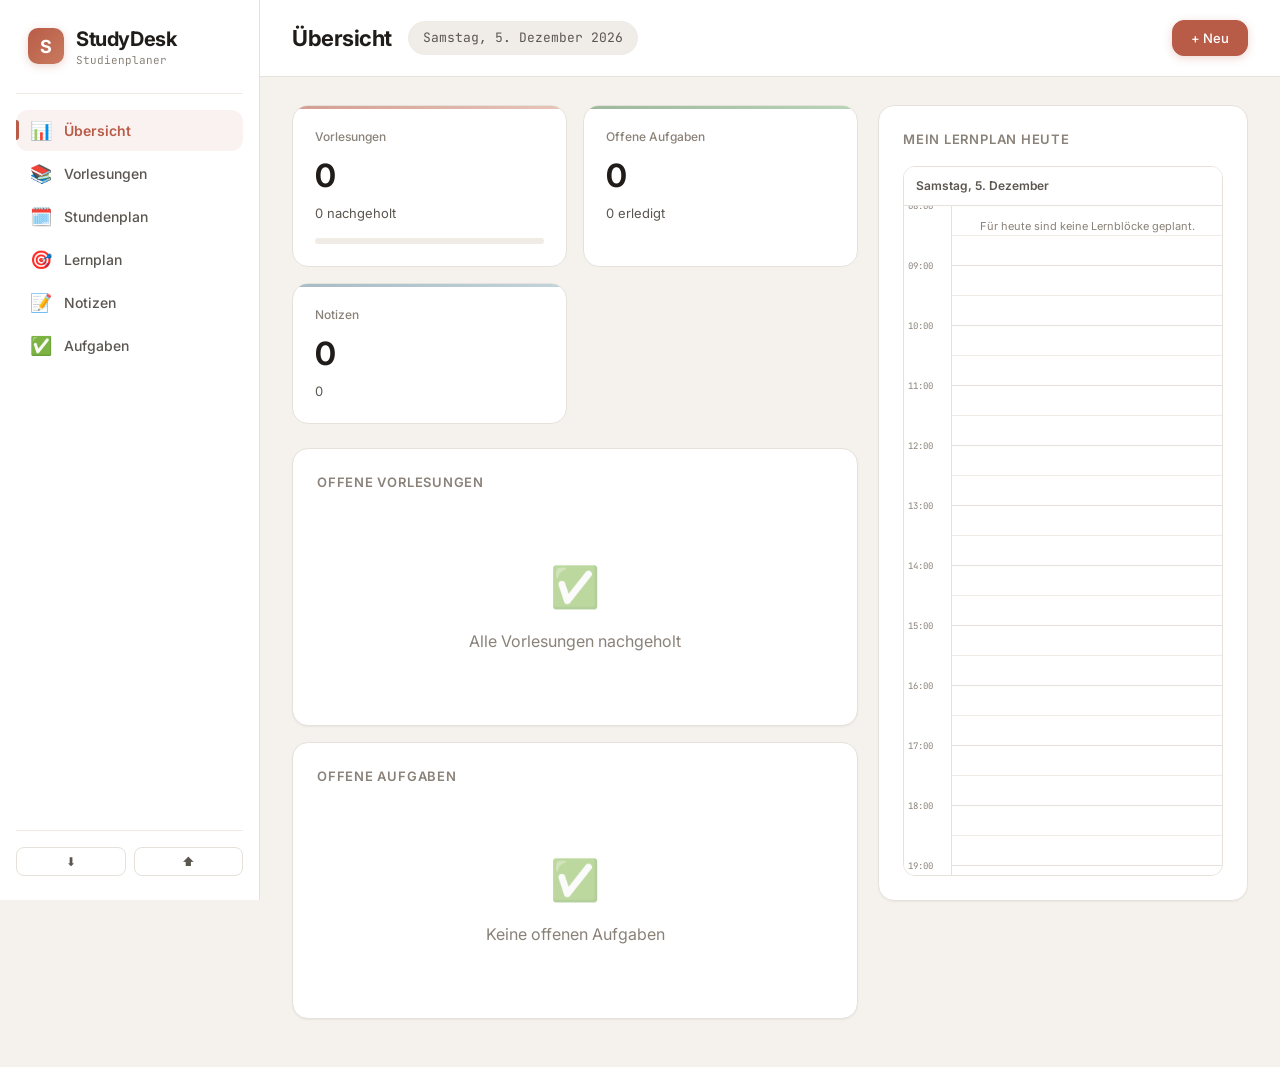
==== commit a066c0cb: "Agent Host changes for agents/uebersichtsseite-verbessern-lernplaner" ====
--- a/index.html
+++ b/index.html
@@ -61,6 +61,31 @@
   .card-header{display:flex;align-items:center;justify-content:space-between;margin-bottom:16px}
   .card-title{font-size:13px;font-weight:600;text-transform:uppercase;letter-spacing:0.06em;color:var(--ink-tertiary)}
   .stats-grid{display:grid;grid-template-columns:repeat(auto-fit,minmax(220px,1fr));gap:16px;margin-bottom:24px}
+  .dashboard-layout{display:grid;grid-template-columns:minmax(0,1fr) minmax(310px,370px);gap:20px;align-items:start}
+  .dashboard-main{min-width:0}
+  .dash-plan-card{position:sticky;top:96px;min-width:0}
+  .dash-plan-scroll{max-height:calc(100vh - 190px);min-height:320px;overflow:auto;border:1px solid var(--border);border-radius:var(--radius);background:var(--surface)}
+  .dash-day-calendar{display:grid;grid-template-columns:48px minmax(0,1fr);grid-template-rows:auto 720px;min-width:280px}
+  .dash-day-head{grid-column:1/-1;position:sticky;top:0;z-index:8;background:var(--surface);border-bottom:1px solid var(--border);padding:10px 12px;font-size:12px;font-weight:600;color:var(--ink-secondary)}
+  .dash-time-axis{grid-column:1;grid-row:2;position:relative;height:720px;overflow:hidden;border-right:1px solid var(--border);background:var(--surface)}
+  .dash-hour-label{position:absolute;left:4px;transform:translateY(-50%);font:9px 'JetBrains Mono',monospace;color:var(--ink-tertiary)}
+  .dash-day-column{grid-column:2;grid-row:2;position:relative;height:720px;overflow:hidden;background:repeating-linear-gradient(to bottom,transparent 0,transparent 29px,var(--border-light) 29px,var(--border-light) 30px,transparent 30px,transparent 59px,var(--border) 59px,var(--border) 60px)}
+  .dash-plan-block{position:absolute;left:4px;right:4px;z-index:2;overflow:hidden;padding:3px 5px;border:1px solid rgba(31,28,26,.14);border-radius:6px;color:var(--ink);font-size:9px;line-height:1.1;box-shadow:0 1px 3px rgba(31,28,26,.08)}
+  .dash-plan-block.done{opacity:.58}
+  .dash-plan-block.done .dash-plan-title{text-decoration:line-through}
+  .dash-plan-block.missed{border-style:dashed;filter:saturate(.65)}
+  .dash-plan-title{min-width:0;flex:1;font-size:10px;font-weight:700;white-space:nowrap;overflow:hidden;text-overflow:ellipsis}
+  .dash-plan-time{font:8px 'JetBrains Mono',monospace;color:rgba(31,28,26,.75)}
+  .dash-plan-task{white-space:nowrap;overflow:hidden;text-overflow:ellipsis}
+  .dash-plan-header{display:flex;align-items:center;justify-content:space-between;gap:2px}
+  .dash-plan-actions{display:flex;gap:2px;flex:0 0 auto}
+  .dash-plan-actions button{width:15px;height:14px;border:1px solid rgba(31,28,26,.25);border-radius:4px;background:rgba(255,255,255,.78);font-family:inherit;font-size:9px;line-height:1;padding:0;cursor:pointer}
+  .dash-plan-status{font-size:9px;font-weight:600;white-space:nowrap}
+  .dash-plan-status.done{color:var(--success)}
+  .dash-plan-status.missed{color:var(--danger)}
+  .dash-plan-empty{position:absolute;top:12px;left:8px;right:8px;text-align:center;color:var(--ink-tertiary);font-size:11px}
+  .dash-now-line{position:absolute;left:0;right:0;z-index:5;border-top:2px solid #d23b3b;pointer-events:none}
+  .dash-now-line::before{content:'';position:absolute;width:8px;height:8px;border-radius:50%;background:#d23b3b;left:-4px;top:-5px}
   .stat-card{background:var(--surface);border:1px solid var(--border);border-radius:var(--radius-lg);padding:22px;position:relative;overflow:hidden;transition:var(--transition)}
   .stat-card:hover{transform:translateY(-2px);box-shadow:var(--shadow)}
   .stat-card::after{content:'';position:absolute;top:0;left:0;right:0;height:3px;background:linear-gradient(90deg,var(--accent),#d4a08a);opacity:0.6}
@@ -124,24 +149,24 @@
   .week-slot .slot-shifted-badge{position:absolute;top:8px;right:8px;font-size:10px;color:var(--warning);font-weight:600}
   .lp-toolbar{display:flex;gap:8px;align-items:center;flex-wrap:wrap;margin-bottom:16px}
   .lp-calendar-scroll{overflow:auto;border:1px solid var(--border);border-radius:var(--radius-lg);background:var(--surface);max-height:calc(100vh - 260px);min-height:500px}
-  .lp-calendar{display:grid;grid-template-columns:58px repeat(7,minmax(125px,1fr));min-width:1050px;position:relative}
-  .lp-calendar-head{position:sticky;top:0;z-index:8;background:var(--surface);border-bottom:1px solid var(--border);height:58px;display:flex;flex-direction:column;justify-content:center;align-items:center;font-size:12px;font-weight:600}
+  .lp-calendar{display:grid;grid-template-columns:62px repeat(7,minmax(125px,1fr));grid-template-rows:auto 720px;min-width:1050px;position:relative}
+  .lp-calendar-head{grid-row:1;position:sticky;top:0;z-index:8;background:var(--surface);border-bottom:1px solid var(--border);height:58px;display:flex;flex-direction:column;justify-content:center;align-items:center;font-size:12px;font-weight:600}
   .lp-calendar-head.today{color:var(--accent)}
   .lp-calendar-head small{font-size:10px;font-family:'JetBrains Mono',monospace;color:var(--ink-tertiary);font-weight:400}
-  .lp-time-axis{position:relative;background:var(--surface);border-right:1px solid var(--border);height:1080px}
-  .lp-hour-label{position:absolute;right:8px;transform:translateY(-50%);font:10px 'JetBrains Mono',monospace;color:var(--ink-tertiary)}
-  .lp-day-column{position:relative;height:1080px;border-right:1px solid var(--border-light);background:repeating-linear-gradient(to bottom,transparent 0,transparent 29px,var(--border-light) 29px,var(--border-light) 30px,transparent 30px,transparent 59px,var(--border) 59px,var(--border) 60px)}
+  .lp-time-axis{grid-column:1;grid-row:2;position:relative;background:var(--surface);border-right:1px solid var(--border);height:720px;width:62px;padding-left:8px;box-sizing:border-box;overflow:hidden}
+  .lp-hour-label{position:absolute;left:8px;right:auto;top:0;transform:translateY(-50%);font:10px 'JetBrains Mono',monospace;color:var(--ink-tertiary);text-align:left;white-space:nowrap}
+  .lp-day-column{grid-row:2;position:relative;height:720px;border-right:1px solid var(--border-light);background:repeating-linear-gradient(to bottom,transparent 0,transparent 29px,var(--border-light) 29px,var(--border-light) 30px,transparent 30px,transparent 59px,var(--border) 59px,var(--border) 60px);overflow-y:auto;overflow-x:hidden;scrollbar-width:thin;scrollbar-gutter:stable both-edges;padding-right:2px}
   .lp-day-column:last-child{border-right:0}
   .lp-day-column.today{background-color:rgba(184,92,72,0.018)}
   .lp-calendar-head:first-child{z-index:10}
-  .lp-block{position:absolute;left:4px;right:4px;z-index:2;border-radius:8px;border:1px solid rgba(31,28,26,0.12);padding:7px 8px 12px;overflow:hidden;color:var(--ink);font-size:11px;line-height:1.35;cursor:grab;box-shadow:0 1px 3px rgba(31,28,26,0.08);touch-action:none;user-select:none}
+  .lp-block{position:absolute;left:4px;right:4px;z-index:2;border-radius:8px;border:1px solid rgba(31,28,26,0.12);padding:3px 5px 4px;overflow-y:auto;overflow-x:hidden;scrollbar-width:thin;color:var(--ink);font-size:8.4px;line-height:1.08;cursor:grab;box-shadow:0 1px 3px rgba(31,28,26,0.08);touch-action:none;user-select:none;display:flex;flex-direction:column;gap:0;overscroll-behavior:contain;min-height:26px;max-height:100%}
   .lp-block:hover{z-index:4;box-shadow:var(--shadow)}
   .lp-block.done{opacity:.58}
-  .lp-block-title{font-size:12px;font-weight:700;padding-right:4px}
-  .lp-block-time{font:10px 'JetBrains Mono',monospace;color:rgba(31,28,26,.7);margin:2px 0}
-  .lp-block-description{font-size:10px;color:rgba(31,28,26,.78);white-space:pre-wrap}
-  .lp-block-task{font-size:10px;font-weight:600;margin-top:3px}
-  .lp-block-actions{display:flex;gap:4px;margin-top:4px}
+  .lp-block-title{font-size:10.5px;font-weight:700;padding-right:4px;flex-shrink:0;line-height:1.18}
+  .lp-block-time{font:8.5px 'JetBrains Mono',monospace;color:rgba(31,28,26,.7);margin:1px 0;flex-shrink:0}
+  .lp-block-description{font-size:8.1px;color:rgba(31,28,26,.78);white-space:pre-wrap;flex-shrink:0;line-height:1.15}
+  .lp-block-task{font-size:8.5px;font-weight:600;margin-top:1px;flex-shrink:0;word-break:break-word;line-height:1.15}
+  .lp-block-actions{display:flex;gap:3px;margin-top:2px;flex-shrink:0;flex-wrap:wrap}
   .lp-block-actions button{border:1px solid rgba(31,28,26,.2);border-radius:5px;background:rgba(255,255,255,.68);font-family:inherit;font-size:10px;padding:2px 5px;cursor:pointer}
   .lp-resize-handle{position:absolute;bottom:0;left:0;right:0;height:9px;cursor:ns-resize;background:linear-gradient(transparent,rgba(31,28,26,.14))}
   .lp-resize-handle.top{top:0;bottom:auto;cursor:ns-resize;background:linear-gradient(rgba(31,28,26,.14),transparent)}
@@ -211,6 +236,7 @@
   .detail-label{color:var(--ink-tertiary);font-size:11px;font-weight:600;text-transform:uppercase;letter-spacing:0.06em;margin-bottom:6px}
   .detail-value{font-size:15px;color:var(--ink)}
   .detail-box{background:var(--surface-elevated);padding:14px;border-radius:var(--radius);border:1px solid var(--border-light);font-size:14px;line-height:1.6}
+  @media(max-width:1100px){.dashboard-layout{grid-template-columns:1fr}.dash-plan-card{position:static}.dash-plan-scroll{max-height:620px}}
   @media(max-width:920px){.app{grid-template-columns:1fr}.sidebar{display:none}.mobile-nav{display:flex!important;position:fixed;bottom:0;left:0;right:0;background:var(--surface);border-top:1px solid var(--border);padding:8px;z-index:100;justify-content:space-around}.content{padding:20px 16px 80px}.notes-layout{grid-template-columns:1fr}.stats-grid{grid-template-columns:1fr}.topbar{padding:16px}}
   @media(min-width:921px){.mobile-nav{display:none!important}}
   ::-webkit-scrollbar{width:8px;height:8px}
@@ -255,6 +281,8 @@
     </header>
     <div class="content">
       <div class="section active" id="sec-dashboard">
+        <div class="dashboard-layout">
+          <div class="dashboard-main">
         <div class="stats-grid">
           <div class="stat-card">
             <div class="stat-label">Vorlesungen</div>
@@ -281,11 +309,17 @@
           <div class="card-header"><div class="card-title">Offene Aufgaben</div></div>
           <div id="dash-todos-list"></div>
         </div>
+          </div>
+          <div class="card dash-plan-card">
+            <div class="card-header"><div class="card-title">Mein Lernplan heute</div></div>
+            <div id="dash-plan-calendar" class="dash-plan-scroll"></div>
+          </div>
+        </div>
       </div>
       <div class="section" id="sec-lectures">
         <div class="toolbar">
           <input type="text" id="lec-search" placeholder="Vorlesung suchen…" oninput="renderLectures()">
-          <select id="lec-filter-subject" onchange="renderLectures()"><option value="">Alle Rechtsgebiete</option></select>
+          <select id="lec-filter-subject" onchange="renderLectures()"><option value="">Alle Themen</option></select>
           <button class="btn primary" onclick="openLecModal()">+ Vorlesung</button>
         </div>
         <div class="filter-row">
@@ -391,8 +425,8 @@
 <div class="modal-bg" id="lec-modal">
   <div class="modal">
     <h2 id="lec-modal-title">Vorlesung hinzufügen</h2>
-    <label>Rechtsgebiet / Fach</label>
-    <input type="text" id="lec-m-subject" list="subject-datalist" autocomplete="off" placeholder="z.B. BGB AT">
+    <label>Thema / Vorlesung</label>
+    <input type="text" id="lec-m-subject" list="subject-datalist" autocomplete="off" placeholder="z. B. Biologie 1">
     <datalist id="subject-datalist"></datalist>
     <label>Datum</label>
     <input type="date" id="lec-m-date">
@@ -415,8 +449,8 @@
 <div class="modal-bg" id="schedule-modal">
   <div class="modal">
     <h2>Stundenplan – Regelmäßiger Termin</h2>
-    <label>Rechtsgebiet</label>
-    <input type="text" id="sched-subject" placeholder="z.B. BGB AT">
+    <label>Vorlesung / Thema</label>
+    <input type="text" id="sched-subject" placeholder="z. B. Biologie 1">
     <label>Wochentag</label>
     <select id="sched-day"><option>Montag</option><option>Dienstag</option><option>Mittwoch</option><option>Donnerstag</option><option>Freitag</option><option>Samstag</option><option>Sonntag</option></select>
     <label>Zeitraum (Start – Ende)</label>
@@ -429,7 +463,7 @@
 <div class="modal-bg" id="block-modal">
   <div class="modal">
     <h2 id="block-modal-title">Lernblock bearbeiten</h2>
-    <label>Name</label><input id="block-name" maxlength="100" placeholder="z. B. BGB AT nacharbeiten">
+    <label>Name</label><input id="block-name" maxlength="100" placeholder="z. B. Vorlesung nacharbeiten">
     <label>Beschreibung</label><textarea id="block-description" rows="3" placeholder="Was möchtest du in diesem Block erledigen?"></textarea>
     <div class="flex gap-2">
       <div style="flex:1"><label>Beginn</label><input type="time" id="block-start" min="06:00" max="23:30" step="1800"></div>
@@ -454,9 +488,10 @@
 <div class="modal-bg" id="class-modal">
   <div class="modal" style="width:680px">
     <h2 id="class-modal-title">Klasse anlegen</h2>
-    <label>Name der Klasse</label><input id="class-name" maxlength="100" placeholder="z. B. Jura-Rechtsgebiete">
+    <label>Name der Klasse</label><input id="class-name" maxlength="100" placeholder="z. B. Biologie-Grundlagen">
     <label>Beschreibung</label><textarea id="class-description" rows="2" placeholder="Wiederkehrende Lernreihe beschreiben (optional)"></textarea>
     <label>Farbe</label><input type="color" id="class-color" class="lp-color-input" value="#f3d8cb">
+    <label class="checkbox-label" style="margin-top:16px;"><input type="checkbox" id="class-loop"> Zyklus wiederholen, wenn alle Teilaufgaben durchlaufen sind</label>
     <div class="flex items-center justify-between" style="margin-top:20px;margin-bottom:8px;">
       <strong>Teilaufgaben</strong><button class="btn small" onclick="addClassTaskRow()">＋ Teilaufgabe</button>
     </div>
@@ -499,7 +534,7 @@
 let currentNote = null, lecEditId = null, lecFilter = 'all', todoFilter = 'all', noteFilter = '', saveTimer = null;
 let currentDetailId = null, currentDetailType = null, draggedQueueId = null;
 
-const TYPE_LABELS = { rechtsgebiet: 'Rechtsgebiet nacharbeiten', klausur: 'Klausur schreiben', karteikarten: 'Karteikarten lernen', frei: 'Frei / Sonstiges' };
+const TYPE_LABELS = { rechtsgebiet: 'Thema nacharbeiten', klausur: 'Klausur schreiben', karteikarten: 'Karteikarten lernen', frei: 'Frei / Sonstiges' };
 const WEEKDAY_NAMES = ['Sonntag','Montag','Dienstag','Mittwoch','Donnerstag','Freitag','Samstag'];
 const SECTION_TITLES = { dashboard:'Übersicht', lectures:'Vorlesungen', schedule:'Stundenplan', lernplan:'Lernplan', notes:'Notizen', todos:'Aufgaben' };
 const SECTION_ACTIONS = { dashboard:null, lectures:'openLecModal', schedule:'openScheduleModal', lernplan:'toggleBlockCreation', notes:'newNote', todos:'addTodo' };
@@ -595,6 +630,48 @@
   document.getElementById('dash-todos-list').innerHTML = allOpenTodos.length
     ? allOpenTodos.map(t => `<div class="list-item" onclick="showTodoDetail('${t.id}')" style="padding:10px 14px;margin-bottom:6px;"><div class="item-check ${t.done?'checked':''}" style="margin-top:0;" onclick="event.stopPropagation();toggleTodo('${t.id}')"></div><div class="item-body"><div class="item-title">${escapeHtml(t.text)}</div><div class="item-meta">${t.subject||'kein Fach'}</div></div></div>`).join('')
     : '<div class="empty-state"><div class="empty-state-icon">✅</div>Keine offenen Aufgaben</div>';
+  renderDashboardLearningPlan();
+}
+function renderDashboardLearningPlan() {
+  const container = document.getElementById('dash-plan-calendar');
+  if (!container) return;
+  const today = new Date();
+  const todayStr = fmtDate(today);
+  const previousOccurrences = JSON.stringify(data.weekPlanDays[todayStr] || []);
+  const occurrences = lpOccurrencesForDate(todayStr);
+  lpRefreshAssignments();
+  if (JSON.stringify(occurrences) !== previousOccurrences) {
+    localStorage.setItem('studydesk_pro', JSON.stringify(data));
+  }
+
+  const blocks = data.weekPlanSlots
+    .filter(block => block.day === lpDateDay(today))
+    .sort((a,b) => lpTimeMinutes(a.startTime) - lpTimeMinutes(b.startTime));
+  let html = `<div class="dash-day-calendar"><div class="dash-day-head">${escapeHtml(today.toLocaleDateString('de-DE',{weekday:'long',day:'numeric',month:'long'}))}</div><div class="dash-time-axis">`;
+  for (let hour = 8; hour < 20; hour++) {
+    html += `<span class="dash-hour-label" style="top:${(hour - 8) * 60}px">${String(hour).padStart(2,'0')}:00</span>`;
+  }
+  html += '</div><div class="dash-day-column today">';
+  blocks.forEach(block => {
+    const occurrence = occurrences.find(item => item.templateId === block.id);
+    if (!occurrence) return;
+    const start = lpTimeMinutes(block.startTime);
+    const end = lpTimeMinutes(block.endTime);
+    const task = data.weekPlanClasses.find(cls => cls.id === block.classId)?.tasks.find(item => item.id === occurrence.assignedTaskId);
+    const status = occurrence.done ? 'done' : occurrence.missed ? 'missed' : '';
+    const statusMarkup = occurrence.done
+      ? '<span class="dash-plan-status done">✓ Erledigt</span>'
+      : occurrence.missed
+        ? '<span class="dash-plan-status missed">↷ Nicht geschafft</span>'
+        : `<div class="dash-plan-actions"><button title="Als erledigt markieren" aria-label="${escapeHtml(block.name)} als erledigt markieren" onclick="completeOccurrence('${todayStr}','${block.id}')">✓</button><button title="Als nicht geschafft markieren" aria-label="${escapeHtml(block.name)} als nicht geschafft markieren" onclick="missOccurrence('${todayStr}','${block.id}')">↷</button></div>`;
+    const taskMarkup = task && end - start >= 48 ? `<div class="dash-plan-task">${escapeHtml(task.title)}</div>` : '';
+    html += `<div class="dash-plan-block ${status}" style="top:${start - 480}px;height:${end - start}px;background:${escapeHtml(block.color)}"><div class="dash-plan-header"><div class="dash-plan-title">${escapeHtml(block.name)}</div>${statusMarkup}</div><div class="dash-plan-time">${escapeHtml(block.startTime)}–${escapeHtml(block.endTime)}</div>${taskMarkup}</div>`;
+  });
+  const nowMinutes = today.getHours() * 60 + today.getMinutes();
+  if (nowMinutes >= 480 && nowMinutes <= 1200) html += `<div class="dash-now-line" style="top:${nowMinutes - 480}px"></div>`;
+  if (!blocks.length) html += '<div class="dash-plan-empty">Für heute sind keine Lernblöcke geplant.</div>';
+  html += '</div></div>';
+  container.innerHTML = html;
 }
 
 // ── Lectures ──
@@ -633,7 +710,7 @@
     </div>
   </div>`).join('');
   const subjects = [...new Set(data.lectures.map(l => l.subject).filter(Boolean))];
-  const sel = document.getElementById('lec-filter-subject'); if(sel) sel.innerHTML = '<option value="">Alle Rechtsgebiete</option>' + subjects.map(s => `<option value="${escapeHtml(s)}">${escapeHtml(s)}</option>`).join('');
+  const sel = document.getElementById('lec-filter-subject'); if(sel) sel.innerHTML = '<option value="">Alle Themen</option>' + subjects.map(s => `<option value="${escapeHtml(s)}">${escapeHtml(s)}</option>`).join('');
   updateSubjectDatalist();
 }
 function openLecModal(id) {
@@ -661,7 +738,7 @@
 function closeLecModal() { closeModal('lec-modal'); lecEditId = null; }
 function saveLec() {
   const subject = document.getElementById('lec-m-subject').value.trim();
-  if (!subject) { toast('Bitte ein Rechtsgebiet eingeben.'); return; }
+  if (!subject) { toast('Bitte ein Thema eingeben.'); return; }
   const dateRaw = document.getElementById('lec-m-date').value;
   const cancelled = document.getElementById('lec-m-cancelled').checked;
   if (lecEditId) {
@@ -696,7 +773,7 @@
   document.getElementById('detail-title').innerText = '📘 Vorlesungsdetails';
   document.getElementById('detail-content').innerHTML = `
     <div class="detail-row"><div class="detail-label">Titel</div><div style="font-size:16px;color:var(--accent);font-weight:600;">${escapeHtml(lec.title)}</div></div>
-    <div class="detail-row"><div class="detail-label">Rechtsgebiet</div><div class="detail-value">${escapeHtml(lec.subject)||'—'}</div></div>
+    <div class="detail-row"><div class="detail-label">Thema / Vorlesung</div><div class="detail-value">${escapeHtml(lec.subject)||'—'}</div></div>
     <div class="detail-row"><div class="detail-label">Datum</div><div class="detail-value">${lec.date||'Kein Datum'}</div></div>
     <div class="detail-row"><div class="detail-label">Priorität</div><div class="detail-value">${lec.prio?'⭐ Hoch':'Normal'}</div></div>
     <div class="detail-row"><div class="detail-label">Status</div><div class="detail-value">${lec.cancelled?'🚫 Ausgefallen':(lec.done?'✅ Erledigt':'⏳ Offen')}</div></div>
@@ -752,7 +829,7 @@
 function closeScheduleModal() { closeModal('schedule-modal'); }
 function saveScheduleEntry() {
   const subject = document.getElementById('sched-subject').value.trim();
-  if (!subject) { toast('Rechtsgebiet erforderlich'); return; }
+  if (!subject) { toast('Thema oder Vorlesung erforderlich'); return; }
   const startDate = document.getElementById('sched-start').value;
   const endDate = document.getElementById('sched-end').value;
   if (!startDate || !endDate) { toast('Bitte Start- und Enddatum angeben'); return; }
@@ -761,7 +838,7 @@
 }
 function deleteScheduleEntry(id) { if(confirm('Termin löschen?')) { data.schedule = data.schedule.filter(e => e.id !== id); saveToLocal(); renderSchedule(); toast('Entfernt'); } }
 
-function generatePastLecturesFromSchedule() {
+function generatePastLecturesFromSchedule(quiet = false) {
   const today = new Date(); today.setHours(0,0,0,0);
   const weekdays = ['Sonntag','Montag','Dienstag','Mittwoch','Donnerstag','Freitag','Samstag'];
   let created = 0;
@@ -787,7 +864,7 @@
     }
   }
   saveToLocal(); renderLectures(); updateDash();
-  toast(`${created} neue Vorlesungen generiert.`);
+  if (!quiet) toast(`${created} neue Vorlesungen generiert.`);
 }
 
 // ═══════════════════════════════════════════════════════════════
@@ -840,7 +917,7 @@
 // ── Queue ──
 function openSubjectQueueModal() {
   lernplanSubjectEditId = null;
-  document.getElementById('sq-modal-title').innerText = 'Rechtsgebiet zur Warteschlange';
+  document.getElementById('sq-modal-title').innerText = 'Thema zur Warteschlange';
   document.getElementById('sq-subject').value = '';
   document.getElementById('sq-units').value = 1;
   openModal('subject-queue-modal');
@@ -850,7 +927,7 @@
 function editSubjectQueueEntry(id) {
   const e = data.subjectQueue.find(x => x.id === id); if(!e) return;
   lernplanSubjectEditId = id;
-  document.getElementById('sq-modal-title').innerText = 'Rechtsgebiet bearbeiten';
+  document.getElementById('sq-modal-title').innerText = 'Thema bearbeiten';
   document.getElementById('sq-subject').value = e.subject;
   document.getElementById('sq-units').value = e.units;
   openModal('subject-queue-modal');
@@ -858,7 +935,7 @@
 function saveSubjectQueueEntry() {
   const subject = document.getElementById('sq-subject').value.trim();
   const units = parseInt(document.getElementById('sq-units').value, 10);
-  if (!subject) { toast('Bitte ein Rechtsgebiet eingeben.'); return; }
+  if (!subject) { toast('Bitte ein Thema eingeben.'); return; }
   if (!units || units < 1) { toast('Bitte gültige Anzahl eingeben.'); return; }
   if (lernplanSubjectEditId) {
     const e = data.subjectQueue.find(x => x.id === lernplanSubjectEditId);
@@ -874,7 +951,7 @@
   toast('Gespeichert');
 }
 function deleteSubjectQueueEntry(id) {
-  if (!confirm('Rechtsgebiet entfernen?')) return;
+  if (!confirm('Thema entfernen?')) return;
   data.subjectQueue = data.subjectQueue.filter(x => x.id !== id);
   saveToLocal(); renderSubjectQueue(); toast('Entfernt');
 }
@@ -899,7 +976,7 @@
 function renderSubjectQueue() {
   recalcQueueRemaining(); // immer aktuell halten
   const container = document.getElementById('subject-queue-list');
-  if (!data.subjectQueue.length) { container.innerHTML = '<div class="empty-state"><div class="empty-state-icon">📭</div>Keine Rechtsgebiete in der Warteschlange</div>'; return; }
+  if (!data.subjectQueue.length) { container.innerHTML = '<div class="empty-state"><div class="empty-state-icon">📭</div>Keine Themen in der Warteschlange</div>'; return; }
   container.innerHTML = data.subjectQueue.map((e, i) => {
     const isActive = e.remaining > 0 && data.subjectQueue.slice(0, i).every(prev => prev.remaining <= 0);
     const pct = e.units ? ((e.units - e.remaining) / e.units) * 100 : 0;
@@ -932,8 +1009,8 @@
 // durch Vorab-Dekrementierung.
 // ═══════════════════════════════════════════════════════════════
 
-function getAllRechtsgebietSlots() {
-  // Alle existierenden rechtsgebiet-Slots chronologisch
+function getAllTopicSlots() {
+  // Alle existierenden Thema-Slots chronologisch
   const all = [];
   Object.keys(data.weekPlanDays).sort().forEach(dateStr => {
     data.weekPlanDays[dateStr].forEach((slot, idx) => {
@@ -947,7 +1024,7 @@
 
 function assignSubjectsToAllSlots() {
   recalcQueueRemaining();
-  const slots = getAllRechtsgebietSlots();
+  const slots = getAllTopicSlots();
   // Slots, die bereits ein subject haben UND done sind → behalten
   // Slots, die ein subject haben UND NICHT done → behalten (wird später neu bewertet)
   // Slots ohne subject → neu zuweisen
@@ -1145,7 +1222,7 @@
     } else {
       html += slots.map(s => {
         const label = s.type === 'rechtsgebiet' 
-          ? (s.subject ? `Nacharbeiten: ${escapeHtml(s.subject)}` : 'Rechtsgebiet nacharbeiten (Warteschlange leer)')
+          ? (s.subject ? `Nacharbeiten: ${escapeHtml(s.subject)}` : 'Thema nacharbeiten (Warteschlange leer)')
           : escapeHtml(s.label);
         const typeClass = s.type === 'klausur' ? 'type-klausur' : s.type === 'karteikarten' ? 'type-karteikarten' : s.type === 'frei' ? 'type-frei' : '';
         return `<div class="week-slot ${typeClass} ${s.done?'slot-done':''}" onclick="openSlotDetail('${dateStr}','${s.id}')">
@@ -1176,7 +1253,7 @@
 }
 function toggleSlotLabelField() {
   const type = document.getElementById('slot-m-type').value;
-  document.getElementById('slot-m-label-wrap').textContent = type === 'rechtsgebiet' ? 'Zugewiesenes Rechtsgebiet' : 'Bezeichnung';
+  document.getElementById('slot-m-label-wrap').textContent = type === 'rechtsgebiet' ? 'Zugewiesenes Thema' : 'Bezeichnung';
 }
 function closeSlotDetailModal() { closeModal('slot-detail-modal'); currentSlotDate = null; currentSlotId = null; }
 
@@ -1276,8 +1353,8 @@
 
 // ── Lernplan: Kalender, wiederkehrende Blöcke und Klassen ──
 const LP_DAY_NAMES = ['Montag','Dienstag','Mittwoch','Donnerstag','Freitag','Samstag','Sonntag'];
-const LP_GRID_START = 6 * 60;
-const LP_GRID_END = 24 * 60;
+const LP_GRID_START = 8 * 60;
+const LP_GRID_END = 20 * 60;
 const LP_MINUTES_PER_PIXEL = 1;
 lernplanTab = 'week';
 let lpCreateMode = false;
@@ -1293,22 +1370,25 @@
     ? String(value)
     : `${prefix}-${Date.now()}-${Math.random().toString(36).slice(2)}`;
   const oldQueue = Array.isArray(data.subjectQueue) ? data.subjectQueue : [];
-  oldQueue.forEach(entry => {
-    if (data.weekPlanClasses.some(c => c.name === entry.subject)) return;
-    const completedUnits = Math.max(0, Number(entry.units || 1) - Number(entry.remaining ?? entry.units ?? 1));
-    data.weekPlanClasses.push({
-      id: `legacy-${entry.id || Date.now()}`,
-      name: entry.subject || 'Alte Klasse',
-      description: '',
-      color: '#f3d8cb',
-      tasks: [{id:`legacy-task-${entry.id || Date.now()}`, title:entry.subject || 'Lerneinheit', description:'', units:Math.max(1, Number(entry.units || 1)), completedUnits}]
+  if (data.weekPlanClasses.length === 0) {
+    oldQueue.forEach(entry => {
+      if (data.weekPlanClasses.some(c => c.name === entry.subject)) return;
+      const completedUnits = Math.max(0, Number(entry.units || 1) - Number(entry.remaining ?? entry.units ?? 1));
+      data.weekPlanClasses.push({
+        id: `legacy-${entry.id || Date.now()}`,
+        name: entry.subject || 'Alte Klasse',
+        description: '',
+        color: '#f3d8cb',
+        tasks: [{id:`legacy-task-${entry.id || Date.now()}`, title:entry.subject || 'Lerneinheit', description:'', units:Math.max(1, Number(entry.units || 1)), completedUnits}]
+      });
     });
-  });
+  }
   data.weekPlanClasses.forEach(cls => {
     cls.id = makeSafeId(cls.id,'class');
     cls.name = String(cls.name || 'Unbenannte Klasse');
     cls.description = String(cls.description || '');
     cls.color = /^#[0-9a-f]{6}$/i.test(String(cls.color || '')) ? cls.color : '#f3d8cb';
+    cls.loop = !!cls.loop;
     if (!Array.isArray(cls.tasks)) cls.tasks = [];
     cls.tasks.forEach(task => {
       task.id = makeSafeId(task.id,'task');
@@ -1338,7 +1418,7 @@
       day: LP_DAY_NAMES.includes(slot.day) ? slot.day : 'Montag',
       startTime: formatTime(start),
       endTime: formatTime(end),
-      name: String(slot.name || slot.label || (slot.type === 'rechtsgebiet' ? 'Rechtsgebiet nacharbeiten' : TYPE_LABELS[slot.type] || 'Lernblock')),
+      name: String(slot.name || slot.label || (slot.type === 'rechtsgebiet' ? 'Thema nacharbeiten' : TYPE_LABELS[slot.type] || 'Lernblock')),
       description: String(slot.description || ''),
       color: /^#[0-9a-f]{6}$/i.test(slot.color || '') ? slot.color : '#f3d8cb',
       classId: linkedClass?.id || legacyClass?.id || ''
@@ -1422,6 +1502,15 @@
   const currentUnit = Math.min(task.units, Math.max(1, (Number(task.completedUnits) || 0) + 1));
   return `${currentUnit}/${task.units}`;
 }
+function lpClassLoopCompleted(cls) {
+  if (!cls || !Array.isArray(cls.tasks) || !cls.tasks.length || !cls.loop) return false;
+  return cls.tasks.every(task => (Number(task.completedUnits) || 0) >= (Number(task.units) || 1));
+}
+function lpResetClassLoop(cls) {
+  if (!lpClassLoopCompleted(cls)) return false;
+  cls.tasks.forEach(task => { task.completedUnits = 0; });
+  return true;
+}
 function lpTaskForUnit(cls, unitIndex) {
   let remainingIndex = unitIndex;
   for (const task of cls.tasks) {
@@ -1444,6 +1533,7 @@
   });
   occurrences.sort((a,b) => a.dateStr.localeCompare(b.dateStr) || lpTimeMinutes(a.block.startTime) - lpTimeMinutes(b.block.startTime));
   data.weekPlanClasses.forEach(cls => {
+    lpResetClassLoop(cls);
     let unitIndex = 0;
     occurrences.filter(occurrence => occurrence.cls.id === cls.id).forEach(({item}) => {
       if (item.done) return;
@@ -1469,7 +1559,10 @@
     html += `<div class="lp-calendar-head ${dateStr === todayStr ? 'today' : ''}">${lpDateDay(date)}<small>${dateStr.slice(5)}</small></div>`;
   }
   html += '<div class="lp-time-axis">';
-  for (let hour = 6; hour <= 23; hour++) html += `<span class="lp-hour-label" style="top:${(hour - 6) * 60}px">${String(hour).padStart(2,'0')}:00</span>`;
+  for (let hour = 8; hour <= 20; hour++) {
+    const minuteOffset = hour * 60 - LP_GRID_START;
+    html += `<span class="lp-hour-label" style="top:${minuteOffset * LP_MINUTES_PER_PIXEL}px">${String(hour).padStart(2,'0')}:00</span>`;
+  }
   html += '</div>';
   for (let dayIndex = 0; dayIndex < 7; dayIndex++) {
     const date = addDays(currentWeekStart, dayIndex);
@@ -1510,11 +1603,25 @@
 }
 function updateCurrentTimeLine() {
   const line = document.querySelector('.lp-day-column.today .lp-now-line');
-  if (!line) return;
   const now = new Date();
   const minutes = now.getHours() * 60 + now.getMinutes();
-  line.style.display = minutes >= LP_GRID_START && minutes <= LP_GRID_END ? '' : 'none';
-  line.style.top = `${(minutes - LP_GRID_START) * LP_MINUTES_PER_PIXEL}px`;
+  if (line) {
+    line.style.display = minutes >= LP_GRID_START && minutes <= LP_GRID_END ? '' : 'none';
+    line.style.top = `${(minutes - LP_GRID_START) * LP_MINUTES_PER_PIXEL}px`;
+  }
+  const dashboardLine = document.querySelector('.dash-day-column.today .dash-now-line');
+  if (dashboardLine) {
+    dashboardLine.style.display = minutes >= 480 && minutes <= 1200 ? '' : 'none';
+    dashboardLine.style.top = `${minutes - 480}px`;
+  } else if (minutes >= 480 && minutes <= 1200) {
+    const dashboardColumn = document.querySelector('.dash-day-column.today');
+    if (dashboardColumn) {
+      const line = document.createElement('div');
+      line.className = 'dash-now-line';
+      line.style.top = `${minutes - 480}px`;
+      dashboardColumn.appendChild(line);
+    }
+  }
 }
 function shiftWeekView(delta) { currentWeekStart = addDays(currentWeekStart || getMonday(new Date()), delta * 7); renderWeekCalendar(); }
 function jumpToTodayWeek() { currentWeekStart = getMonday(new Date()); renderWeekCalendar(); }
@@ -1658,20 +1765,45 @@
 window.addEventListener('pointermove',handleCalendarPointerMove);
 window.addEventListener('pointerup',finishCalendarPointer);
 
+function lpSyncBlockFromClass(block, classId) {
+  if (!block) return;
+  const cls = data.weekPlanClasses.find(item => item.id === classId);
+  if (!cls) return;
+  block.classId = classId;
+  block.name = cls.name;
+  block.description = cls.description || '';
+  block.color = cls.color || '#f3d8cb';
+  return cls;
+}
 function openBlockModal(blockId,dateStr) {
   if (Date.now() < lpSuppressClickUntil) return;
   lpBlockEditId = blockId; lpBlockEditDate = dateStr;
   const block = data.weekPlanSlots.find(item => item.id === blockId);
   if (!block) return;
   document.getElementById('block-modal-title').textContent = 'Lernblock bearbeiten';
-  document.getElementById('block-name').value = block.name;
-  document.getElementById('block-description').value = block.description || '';
   document.getElementById('block-start').value = block.startTime;
   document.getElementById('block-end').value = block.endTime;
-  document.getElementById('block-color').value = block.color;
   const select = document.getElementById('block-class');
   select.innerHTML = '<option value="">Keine Klasse</option>' + data.weekPlanClasses.map(cls => `<option value="${escapeHtml(cls.id)}">${escapeHtml(cls.name)}</option>`).join('');
   select.value = block.classId || '';
+  const classMatch = data.weekPlanClasses.find(candidate => candidate.id === block.classId);
+  if (classMatch) {
+    document.getElementById('block-name').value = classMatch.name;
+    document.getElementById('block-description').value = classMatch.description || '';
+    document.getElementById('block-color').value = classMatch.color || '#f3d8cb';
+  } else {
+    document.getElementById('block-name').value = block.name;
+    document.getElementById('block-description').value = block.description || '';
+    document.getElementById('block-color').value = block.color;
+  }
+  select.onchange = () => {
+    const selectedClass = data.weekPlanClasses.find(candidate => candidate.id === select.value);
+    if (selectedClass) {
+      document.getElementById('block-name').value = selectedClass.name;
+      document.getElementById('block-description').value = selectedClass.description || '';
+      document.getElementById('block-color').value = selectedClass.color || '#f3d8cb';
+    }
+  };
   const occurrence = data.weekPlanDays[dateStr]?.find(item => item.templateId === blockId);
   const cls = data.weekPlanClasses.find(candidate => candidate.id === block.classId);
   const task = cls?.tasks.find(candidate => candidate.id === occurrence?.assignedTaskId);
@@ -1686,18 +1818,20 @@
 function saveBlock() {
   const block = data.weekPlanSlots.find(item => item.id === lpBlockEditId);
   if (!block) return;
-  const name = document.getElementById('block-name').value.trim();
+  const selectedClassId = document.getElementById('block-class').value;
+  const selectedClass = data.weekPlanClasses.find(item => item.id === selectedClassId);
+  const name = selectedClass ? selectedClass.name : document.getElementById('block-name').value.trim();
   const start = lpTimeMinutes(document.getElementById('block-start').value);
   const end = lpTimeMinutes(document.getElementById('block-end').value);
   if (!name) { toast('Bitte einen Namen für den Block eingeben.'); return; }
   if (!Number.isFinite(start) || !Number.isFinite(end) || start < LP_GRID_START || end > LP_GRID_END || end - start < 30) { toast('Bitte einen gültigen Zeitraum zwischen 06:00 und 24:00 wählen (mindestens 30 Minuten).'); return; }
   if (lpHasOverlap(block.day,start,end,block.id)) { toast('Dieser Zeitraum ist bereits belegt.'); return; }
   block.name = name;
-  block.description = document.getElementById('block-description').value.trim();
+  block.description = selectedClass ? (selectedClass.description || '') : document.getElementById('block-description').value.trim();
   block.startTime = lpFormatTime(start);
   block.endTime = lpFormatTime(end);
-  block.color = document.getElementById('block-color').value;
-  block.classId = document.getElementById('block-class').value;
+  block.color = selectedClass ? (selectedClass.color || '#f3d8cb') : document.getElementById('block-color').value;
+  block.classId = selectedClassId;
   saveToLocal(); closeBlockModal(); renderWeekCalendar(); renderClassList(); toast('Block gespeichert');
 }
 function deleteCurrentBlock() {
@@ -1714,18 +1848,26 @@
   const occurrence = data.weekPlanDays[dateStr]?.find(item => item.templateId === blockId);
   const cls = data.weekPlanClasses.find(candidate => candidate.id === block?.classId);
   const task = cls?.tasks.find(candidate => candidate.id === occurrence?.assignedTaskId);
-  if (!block || !occurrence || !cls || !task || occurrence.done) return;
-  if (task.completedUnits >= task.units) { lpRefreshAssignments(); toast('Diese Teilaufgabe ist bereits abgeschlossen.'); return; }
-  task.completedUnits++;
+  if (!block || !occurrence || occurrence.done || occurrence.missed) return;
+  if (cls && task) {
+    if (task.completedUnits >= task.units) { lpRefreshAssignments(); toast('Diese Teilaufgabe ist bereits abgeschlossen.'); return; }
+    task.completedUnits++;
+    if (cls.loop) lpResetClassLoop(cls);
+  }
   occurrence.done = true;
   occurrence.missed = false;
-  lpRefreshAssignments(); saveToLocal(); renderWeekCalendar(); renderClassList(); toast('Lerneinheit erledigt ✓');
+  lpRefreshAssignments(); saveToLocal();
+  if (document.getElementById('sec-lernplan').classList.contains('active')) { renderWeekCalendar(); renderClassList(); }
+  toast('Lernblock erledigt ✓');
 }
 function missOccurrence(dateStr,blockId) {
+  const block = data.weekPlanSlots.find(item => item.id === blockId);
   const occurrence = data.weekPlanDays[dateStr]?.find(item => item.templateId === blockId);
-  if (!occurrence || occurrence.done) return;
+  if (!occurrence || occurrence.done || occurrence.missed) return;
   occurrence.missed = true;
-  lpRefreshAssignments(); saveToLocal(); renderWeekCalendar(); toast('Nicht geschafft – die Klasse rückt einen Termin weiter.');
+  lpRefreshAssignments(); saveToLocal();
+  if (document.getElementById('sec-lernplan').classList.contains('active')) { renderWeekCalendar(); renderClassList(); }
+  toast(block?.classId ? 'Nicht geschafft – die Klasse rückt einen Termin weiter.' : 'Lernblock als nicht geschafft markiert.');
 }
 
 function openClassModal(classId='') {
@@ -1735,6 +1877,7 @@
   document.getElementById('class-name').value = cls?.name || '';
   document.getElementById('class-description').value = cls?.description || '';
   document.getElementById('class-color').value = cls?.color || '#f3d8cb';
+  document.getElementById('class-loop').checked = !!cls?.loop;
   document.getElementById('class-delete-btn').style.display = cls ? 'inline-flex' : 'none';
   const editor = document.getElementById('class-task-editor');
   editor.innerHTML = '';
@@ -1748,7 +1891,7 @@
   row.className = 'lp-task-row';
   row.dataset.taskId = task.id || `task-${Date.now()}-${Math.random().toString(36).slice(2)}`;
   row.dataset.completed = String(task.completedUnits || 0);
-  row.innerHTML = `<div style="flex:1;min-width:0"><input class="task-title" maxlength="100" placeholder="Teilaufgabe / Rechtsgebiet" value="${escapeHtml(task.title || '')}"><input class="task-description" maxlength="300" placeholder="Beschreibung (optional)" value="${escapeHtml(task.description || '')}" style="margin-top:6px"></div><div style="width:95px"><label style="margin-top:0">Einheiten</label><input class="task-units" type="number" min="1" value="${Math.max(1,Number(task.units || 1))}"><small style="color:var(--ink-tertiary)">${Number(task.completedUnits || 0)} erledigt</small></div><div style="display:flex;flex-direction:column;gap:4px"><button class="btn small" type="button" onclick="moveClassTaskRow(this,-1)" aria-label="Teilaufgabe nach oben">↑</button><button class="btn small" type="button" onclick="moveClassTaskRow(this,1)" aria-label="Teilaufgabe nach unten">↓</button><button class="btn small danger" type="button" onclick="this.parentElement.parentElement.remove()" aria-label="Teilaufgabe entfernen">×</button></div>`;
+  row.innerHTML = `<div style="flex:1;min-width:0"><input class="task-title" maxlength="100" placeholder="Teilaufgabe / Thema" value="${escapeHtml(task.title || '')}"><input class="task-description" maxlength="300" placeholder="Beschreibung (optional)" value="${escapeHtml(task.description || '')}" style="margin-top:6px"></div><div style="width:95px"><label style="margin-top:0">Einheiten</label><input class="task-units" type="number" min="1" value="${Math.max(1,Number(task.units || 1))}"><small style="color:var(--ink-tertiary)">${Number(task.completedUnits || 0)} erledigt</small></div><div style="display:flex;flex-direction:column;gap:4px"><button class="btn small" type="button" onclick="moveClassTaskRow(this,-1)" aria-label="Teilaufgabe nach oben">↑</button><button class="btn small" type="button" onclick="moveClassTaskRow(this,1)" aria-label="Teilaufgabe nach unten">↓</button><button class="btn small danger" type="button" onclick="this.parentElement.parentElement.remove()" aria-label="Teilaufgabe entfernen">×</button></div>`;
   document.getElementById('class-task-editor').appendChild(row);
 }
 function moveClassTaskRow(button,direction) {
@@ -1774,13 +1917,22 @@
     tasks.push({id:row.dataset.taskId,title,description:row.querySelector('.task-description').value.trim(),units,completedUnits});
   }
   const existing = data.weekPlanClasses.find(cls => cls.id === lpClassEditId);
-  const cls = {id:existing?.id || `class-${Date.now()}-${Math.random().toString(36).slice(2)}`,name,description:document.getElementById('class-description').value.trim(),color:document.getElementById('class-color').value,tasks};
+  const cls = {id:existing?.id || `class-${Date.now()}-${Math.random().toString(36).slice(2)}`,name,description:document.getElementById('class-description').value.trim(),color:document.getElementById('class-color').value,tasks,loop:document.getElementById('class-loop').checked};
   if (existing) Object.assign(existing,cls); else data.weekPlanClasses.push(cls);
+  data.weekPlanSlots.forEach(block => {
+    if (block.classId === cls.id) {
+      block.name = cls.name;
+      block.description = cls.description || '';
+      block.color = cls.color || '#f3d8cb';
+    }
+  });
   saveToLocal(); closeClassModal(); renderClassList(); renderWeekCalendar(); toast('Klasse gespeichert');
 }
 function deleteCurrentClass() {
   if (!lpClassEditId || !confirm('Klasse und ihre Teilaufgaben löschen? Die Lernblöcke bleiben im Kalender, verlieren aber ihre Klassenzuordnung.')) return;
+  const deletedClass = data.weekPlanClasses.find(cls => cls.id === lpClassEditId);
   data.weekPlanClasses = data.weekPlanClasses.filter(cls => cls.id !== lpClassEditId);
+  data.subjectQueue = data.subjectQueue.filter(entry => !deletedClass || entry.subject !== deletedClass.name);
   data.weekPlanSlots.forEach(block => { if (block.classId === lpClassEditId) block.classId = ''; });
   saveToLocal(); closeClassModal(); renderClassList(); renderWeekCalendar(); toast('Klasse entfernt');
 }
@@ -1792,7 +1944,8 @@
     const completed = cls.tasks.reduce((sum,task) => sum + task.completedUnits,0);
     const total = cls.tasks.reduce((sum,task) => sum + task.units,0);
     const tasks = cls.tasks.length ? cls.tasks.map(task => `<div class="item-meta" style="margin-top:8px">${escapeHtml(task.title)} · ${task.completedUnits}/${task.units} Einheiten${task.description ? ` — ${escapeHtml(task.description)}` : ''}</div>`).join('') : '<div class="item-meta" style="margin-top:8px">Noch keine Teilaufgaben</div>';
-    return `<div class="lp-class-card" style="border-left-color:${escapeHtml(cls.color)}"><div class="lp-class-head"><div><strong>${escapeHtml(cls.name)}</strong><div class="item-meta">${completed} von ${total} Lerneinheiten erledigt${cls.description ? ` · ${escapeHtml(cls.description)}` : ''}</div>${tasks}</div><button class="btn small" onclick="openClassModal('${cls.id}')">Bearbeiten</button></div></div>`;
+    const loopTag = cls.loop ? '<span class="tag accent" style="margin-top:8px;display:inline-flex;">Loop</span>' : '';
+    return `<div class="lp-class-card" style="border-left-color:${escapeHtml(cls.color)}"><div class="lp-class-head"><div><strong>${escapeHtml(cls.name)}</strong><div class="item-meta">${completed} von ${total} Lerneinheiten erledigt${cls.description ? ` · ${escapeHtml(cls.description)}` : ''}</div>${loopTag}${tasks}</div><button class="btn small" onclick="openClassModal('${cls.id}')">Bearbeiten</button></div></div>`;
   }).join('');
 }
 
@@ -1905,8 +2058,9 @@
 
 // ── Init ──
  migrateLearningPlanData();
+currentWeekStart = getMonday(new Date());
+generatePastLecturesFromSchedule(true);
 renderLectures(); renderSchedule(); renderTodos(); updateDash();
-currentWeekStart = getMonday(new Date());
 setInterval(updateCurrentTimeLine,60000);
 </script>
 </body>
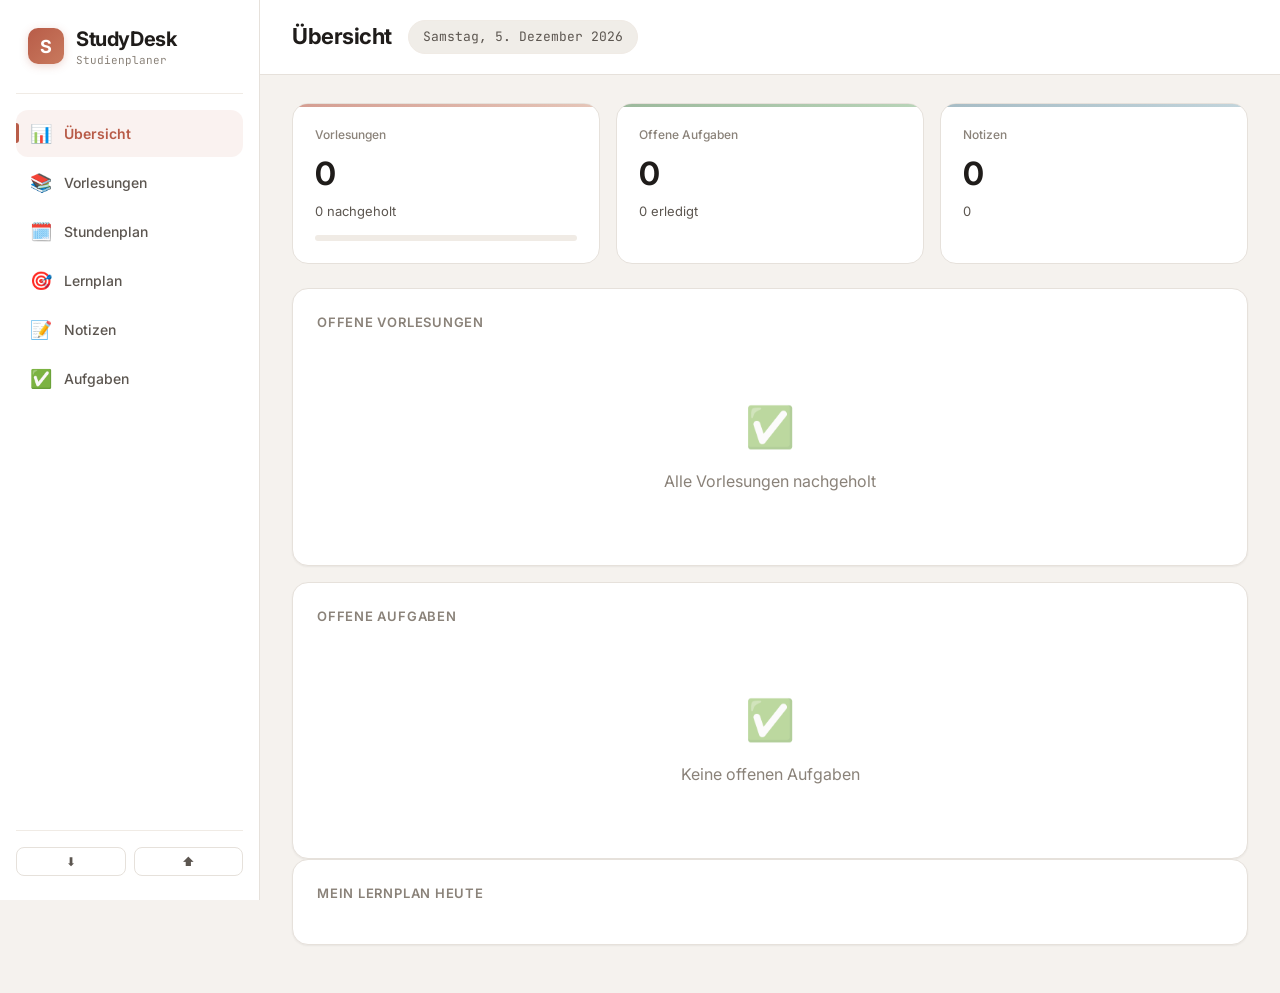
==== commit efd066b0: "Merge pull request #1 from Jonny-gitdev/agents/uebersichtsseite-verbessern-lernplaner Improve overvi" ====
--- a/index.html
+++ b/index.html
@@ -4,251 +4,10 @@
 <meta charset="UTF-8">
 <meta name="viewport" content="width=device-width, initial-scale=1.0">
 <title>StudyDesk</title>
-<style>
-  @import url('https://fonts.googleapis.com/css2?family=Inter:wght@300;400;500;600;700&family=JetBrains+Mono:wght@400;500&display=swap');
-  :root {
-    --bg:#f5f2ee; --surface:#ffffff; --surface-elevated:#faf9f7; --surface-hover:#f0ede8;
-    --ink:#1f1c1a; --ink-secondary:#5c5650; --ink-tertiary:#8a8279;
-    --accent:#b85c48; --accent-hover:#a34d3a; --accent-soft:rgba(184,92,72,0.08); --accent-soft-hover:rgba(184,92,72,0.14);
-    --success:#5a8a5a; --success-soft:rgba(90,138,90,0.10); --warning:#c4943a;
-    --danger:#b84a4a; --danger-soft:rgba(184,74,74,0.10);
-    --border:#e6e1db; --border-light:#f0ebe5;
-    --shadow-sm:0 1px 2px rgba(31,28,26,0.04),0 1px 3px rgba(31,28,26,0.02);
-    --shadow:0 4px 12px rgba(31,28,26,0.06),0 1px 3px rgba(31,28,26,0.04);
-    --shadow-lg:0 12px 32px rgba(31,28,26,0.10),0 4px 8px rgba(31,28,26,0.04);
-    --shadow-xl:0 24px 48px rgba(31,28,26,0.14),0 8px 16px rgba(31,28,26,0.06);
-    --radius-sm:8px; --radius:12px; --radius-lg:16px; --radius-xl:20px;
-    --transition:all 0.2s cubic-bezier(0.4,0,0.2,1);
-    --transition-slow:all 0.35s cubic-bezier(0.4,0,0.2,1);
-  }
-  *{box-sizing:border-box;margin:0;padding:0}
-  body{font-family:'Inter',-apple-system,BlinkMacSystemFont,sans-serif;background:var(--bg);color:var(--ink);min-height:100vh;line-height:1.5;-webkit-font-smoothing:antialiased;overflow-x:hidden}
-  .app{display:grid;grid-template-columns:260px 1fr;min-height:100vh}
-  .sidebar{background:var(--surface);border-right:1px solid var(--border);display:flex;flex-direction:column;padding:24px 16px;position:sticky;top:0;height:100vh;z-index:50}
-  .sidebar-brand{display:flex;align-items:center;gap:12px;padding:0 12px 24px;border-bottom:1px solid var(--border-light);margin-bottom:16px}
-  .brand-icon{width:36px;height:36px;background:linear-gradient(135deg,var(--accent),#c97a5e);border-radius:10px;display:flex;align-items:center;justify-content:center;color:white;font-size:18px;font-weight:700;box-shadow:0 2px 8px rgba(184,92,72,0.25)}
-  .brand-text{font-size:20px;font-weight:700;letter-spacing:-0.02em;color:var(--ink)}
-  .brand-sub{font-size:11px;color:var(--ink-tertiary);font-family:'JetBrains Mono',monospace;margin-top:-2px}
-  .nav-group{display:flex;flex-direction:column;gap:2px;flex:1}
-  .nav-item{display:flex;align-items:center;gap:12px;padding:10px 14px;border-radius:var(--radius);border:none;background:transparent;color:var(--ink-secondary);font-size:14px;font-weight:500;cursor:pointer;font-family:inherit;transition:var(--transition);position:relative}
-  .nav-item:hover{background:var(--surface-hover);color:var(--ink)}
-  .nav-item.active{background:var(--accent-soft);color:var(--accent);font-weight:600}
-  .nav-item.active::before{content:'';position:absolute;left:0;top:50%;transform:translateY(-50%);width:3px;height:20px;background:var(--accent);border-radius:0 3px 3px 0}
-  .nav-icon{font-size:18px;width:22px;text-align:center}
-  .sidebar-footer{padding-top:16px;border-top:1px solid var(--border-light);display:flex;gap:8px}
-  .sidebar-footer .btn-icon{flex:1;justify-content:center;padding:8px;font-size:13px}
-  .main{display:flex;flex-direction:column;min-height:100vh}
-  .topbar{display:flex;align-items:center;justify-content:space-between;padding:20px 32px;background:var(--surface);border-bottom:1px solid var(--border);position:sticky;top:0;z-index:40}
-  .topbar-left{display:flex;align-items:center;gap:16px}
-  .page-title{font-size:22px;font-weight:700;letter-spacing:-0.02em}
-  .date-chip{display:inline-flex;align-items:center;gap:6px;padding:6px 14px;background:var(--surface-hover);border-radius:999px;font-size:13px;color:var(--ink-secondary);font-family:'JetBrains Mono',monospace;border:1px solid var(--border-light)}
-  .topbar-actions{display:flex;gap:10px;align-items:center}
-  .content{padding:28px 32px 48px;flex:1;max-width:1200px}
-  .btn{display:inline-flex;align-items:center;gap:8px;padding:9px 18px;border-radius:var(--radius);border:1px solid var(--border);background:var(--surface);color:var(--ink-secondary);font-size:13px;font-weight:500;cursor:pointer;font-family:inherit;transition:var(--transition);white-space:nowrap}
-  .btn:hover{border-color:var(--ink-tertiary);color:var(--ink);transform:translateY(-1px);box-shadow:var(--shadow)}
-  .btn:active{transform:translateY(0)}
-  .btn.primary{background:var(--accent);border-color:var(--accent);color:white;box-shadow:0 2px 8px rgba(184,92,72,0.25)}
-  .btn.primary:hover{background:var(--accent-hover);border-color:var(--accent-hover);box-shadow:0 4px 14px rgba(184,92,72,0.35)}
-  .btn.ghost{background:transparent;border-color:transparent}
-  .btn.ghost:hover{background:var(--surface-hover)}
-  .btn.danger{color:var(--danger);border-color:rgba(184,74,74,0.3)}
-  .btn.danger:hover{background:var(--danger-soft);border-color:var(--danger)}
-  .btn.success{background:var(--success);border-color:var(--success);color:white}
-  .btn.small{padding:6px 12px;font-size:12px;border-radius:var(--radius-sm)}
-  .btn-icon{padding:8px;border-radius:var(--radius-sm);justify-content:center;min-width:36px}
-  .card{background:var(--surface);border:1px solid var(--border);border-radius:var(--radius-lg);padding:24px;box-shadow:var(--shadow-sm);transition:var(--transition)}
-  .card:hover{box-shadow:var(--shadow)}
-  .card-header{display:flex;align-items:center;justify-content:space-between;margin-bottom:16px}
-  .card-title{font-size:13px;font-weight:600;text-transform:uppercase;letter-spacing:0.06em;color:var(--ink-tertiary)}
-  .stats-grid{display:grid;grid-template-columns:repeat(auto-fit,minmax(220px,1fr));gap:16px;margin-bottom:24px}
-  .dashboard-layout{display:grid;grid-template-columns:minmax(0,1fr) minmax(310px,370px);gap:20px;align-items:start}
-  .dashboard-main{min-width:0}
-  .dash-plan-card{position:sticky;top:96px;min-width:0}
-  .dash-plan-scroll{max-height:calc(100vh - 190px);min-height:320px;overflow:auto;border:1px solid var(--border);border-radius:var(--radius);background:var(--surface)}
-  .dash-day-calendar{display:grid;grid-template-columns:48px minmax(0,1fr);grid-template-rows:auto 720px;min-width:280px}
-  .dash-day-head{grid-column:1/-1;position:sticky;top:0;z-index:8;background:var(--surface);border-bottom:1px solid var(--border);padding:10px 12px;font-size:12px;font-weight:600;color:var(--ink-secondary)}
-  .dash-time-axis{grid-column:1;grid-row:2;position:relative;height:720px;overflow:hidden;border-right:1px solid var(--border);background:var(--surface)}
-  .dash-hour-label{position:absolute;left:4px;transform:translateY(-50%);font:9px 'JetBrains Mono',monospace;color:var(--ink-tertiary)}
-  .dash-day-column{grid-column:2;grid-row:2;position:relative;height:720px;overflow:hidden;background:repeating-linear-gradient(to bottom,transparent 0,transparent 29px,var(--border-light) 29px,var(--border-light) 30px,transparent 30px,transparent 59px,var(--border) 59px,var(--border) 60px)}
-  .dash-plan-block{position:absolute;left:4px;right:4px;z-index:2;overflow:hidden;padding:3px 5px;border:1px solid rgba(31,28,26,.14);border-radius:6px;color:var(--ink);font-size:9px;line-height:1.1;box-shadow:0 1px 3px rgba(31,28,26,.08)}
-  .dash-plan-block.done{opacity:.58}
-  .dash-plan-block.done .dash-plan-title{text-decoration:line-through}
-  .dash-plan-block.missed{border-style:dashed;filter:saturate(.65)}
-  .dash-plan-title{min-width:0;flex:1;font-size:10px;font-weight:700;white-space:nowrap;overflow:hidden;text-overflow:ellipsis}
-  .dash-plan-time{font:8px 'JetBrains Mono',monospace;color:rgba(31,28,26,.75)}
-  .dash-plan-task{white-space:nowrap;overflow:hidden;text-overflow:ellipsis}
-  .dash-plan-header{display:flex;align-items:center;justify-content:space-between;gap:2px}
-  .dash-plan-actions{display:flex;gap:2px;flex:0 0 auto}
-  .dash-plan-actions button{width:15px;height:14px;border:1px solid rgba(31,28,26,.25);border-radius:4px;background:rgba(255,255,255,.78);font-family:inherit;font-size:9px;line-height:1;padding:0;cursor:pointer}
-  .dash-plan-status{font-size:9px;font-weight:600;white-space:nowrap}
-  .dash-plan-status.done{color:var(--success)}
-  .dash-plan-status.missed{color:var(--danger)}
-  .dash-plan-empty{position:absolute;top:12px;left:8px;right:8px;text-align:center;color:var(--ink-tertiary);font-size:11px}
-  .dash-now-line{position:absolute;left:0;right:0;z-index:5;border-top:2px solid #d23b3b;pointer-events:none}
-  .dash-now-line::before{content:'';position:absolute;width:8px;height:8px;border-radius:50%;background:#d23b3b;left:-4px;top:-5px}
-  .stat-card{background:var(--surface);border:1px solid var(--border);border-radius:var(--radius-lg);padding:22px;position:relative;overflow:hidden;transition:var(--transition)}
-  .stat-card:hover{transform:translateY(-2px);box-shadow:var(--shadow)}
-  .stat-card::after{content:'';position:absolute;top:0;left:0;right:0;height:3px;background:linear-gradient(90deg,var(--accent),#d4a08a);opacity:0.6}
-  .stat-card.success::after{background:linear-gradient(90deg,var(--success),#8ab88a)}
-  .stat-card.info::after{background:linear-gradient(90deg,#6b8f9e,#9ab8c4)}
-  .stat-label{font-size:12px;color:var(--ink-tertiary);font-weight:500;margin-bottom:6px}
-  .stat-value{font-size:32px;font-weight:700;letter-spacing:-0.02em;color:var(--ink)}
-  .stat-sub{font-size:13px;color:var(--ink-secondary);margin-top:4px}
-  .progress-track{background:var(--border-light);border-radius:999px;height:6px;margin-top:14px;overflow:hidden}
-  .progress-fill{height:100%;border-radius:999px;background:linear-gradient(90deg,var(--accent),#d4a08a);transition:width 0.5s cubic-bezier(0.4,0,0.2,1)}
-  .toolbar{display:flex;gap:10px;margin-bottom:20px;align-items:center;flex-wrap:wrap}
-  .toolbar input,.toolbar select{background:var(--surface);border:1px solid var(--border);border-radius:var(--radius);padding:9px 14px;color:var(--ink);font-size:14px;font-family:inherit;outline:none;min-height:40px;transition:var(--transition)}
-  .toolbar input:focus,.toolbar select:focus{border-color:var(--accent);box-shadow:0 0 0 3px var(--accent-soft)}
-  .toolbar input::placeholder{color:var(--ink-tertiary)}
-  .filter-row{display:flex;gap:8px;margin-bottom:20px;flex-wrap:wrap}
-  .chip{padding:6px 14px;border-radius:999px;border:1px solid var(--border);background:var(--surface);color:var(--ink-secondary);font-size:13px;cursor:pointer;font-family:inherit;font-weight:500;transition:var(--transition)}
-  .chip:hover{border-color:var(--ink-tertiary);color:var(--ink)}
-  .chip.active{background:var(--accent-soft);border-color:var(--accent);color:var(--accent)}
-  .list-item{display:flex;align-items:flex-start;gap:14px;background:var(--surface);border:1px solid var(--border);border-radius:var(--radius);padding:16px 18px;margin-bottom:10px;transition:var(--transition);cursor:pointer;position:relative}
-  .list-item:hover{border-color:var(--accent);transform:translateY(-1px);box-shadow:var(--shadow)}
-  .list-item.done{background:var(--surface-elevated);opacity:0.75}
-  .list-item.done .item-title{text-decoration:line-through;color:var(--ink-tertiary)}
-  .list-item.cancelled{opacity:0.55;border-style:dashed}
-  .list-item.cancelled::after{content:'AUSGEFALLEN';position:absolute;top:14px;right:18px;padding:3px 10px;border:1px solid rgba(184,74,74,0.25);border-radius:999px;color:var(--danger);font-size:10px;font-weight:600;letter-spacing:0.08em;font-family:'JetBrains Mono',monospace;transform:rotate(-6deg);background:var(--danger-soft)}
-  .item-check{width:22px;height:22px;border:2px solid var(--border);border-radius:50%;cursor:pointer;display:inline-flex;align-items:center;justify-content:center;flex-shrink:0;margin-top:2px;transition:var(--transition)}
-  .item-check:hover{border-color:var(--accent)}
-  .item-check.checked{background:var(--accent);border-color:var(--accent);box-shadow:0 2px 6px rgba(184,92,72,0.3)}
-  .item-check.checked::after{content:'';width:5px;height:9px;border:solid white;border-width:0 2px 2px 0;transform:rotate(45deg) translateY(-1px)}
-  .item-body{flex:1;min-width:0}
-  .item-title{font-size:15px;font-weight:600;color:var(--ink);margin-bottom:3px}
-  .item-meta{font-size:12px;color:var(--ink-tertiary);font-family:'JetBrains Mono',monospace}
-  .item-tags{display:flex;gap:6px;margin-top:8px;flex-wrap:wrap}
-  .tag{padding:3px 10px;border-radius:999px;background:var(--surface-hover);border:1px solid var(--border);font-size:11px;color:var(--ink-secondary);font-weight:500;font-family:'JetBrains Mono',monospace}
-  .tag.accent{background:var(--accent-soft);border-color:rgba(184,92,72,0.2);color:var(--accent)}
-  .tag.success{background:var(--success-soft);border-color:rgba(90,138,90,0.2);color:var(--success)}
-  .tag.danger{background:var(--danger-soft);border-color:rgba(184,74,74,0.2);color:var(--danger)}
-  .item-actions{display:flex;gap:6px;opacity:0;transition:opacity 0.15s ease}
-  .list-item:hover .item-actions{opacity:1}
-  .schedule-grid{display:flex;gap:14px;overflow-x:auto;padding-bottom:8px;scrollbar-width:thin;scrollbar-color:var(--border) transparent}
-  .schedule-grid::-webkit-scrollbar{height:6px}
-  .schedule-grid::-webkit-scrollbar-thumb{background:var(--border);border-radius:3px}
-  .schedule-day{min-width:230px;flex:1;background:var(--surface);border:1px solid var(--border);border-radius:var(--radius-lg);padding:16px;transition:var(--transition)}
-  .schedule-day:hover{box-shadow:var(--shadow)}
-  .schedule-day h4{font-size:14px;font-weight:600;color:var(--ink);margin-bottom:12px;padding-bottom:10px;border-bottom:1px solid var(--border-light);display:flex;justify-content:space-between;align-items:center}
-  .schedule-day h4 .day-date{font-size:11px;color:var(--ink-tertiary);font-weight:500;font-family:'JetBrains Mono',monospace}
-  .schedule-slot{background:var(--surface-elevated);margin-bottom:8px;padding:12px 14px;border-radius:var(--radius);font-size:13px;border-left:3px solid var(--accent);cursor:grab;transition:var(--transition);position:relative}
-  .schedule-slot:hover{transform:translateY(-1px);box-shadow:var(--shadow-sm)}
-  .schedule-slot .slot-time{font-size:11px;color:var(--ink-tertiary);font-family:'JetBrains Mono',monospace;margin-bottom:2px}
-  .schedule-slot .slot-subject{font-weight:600}
-  .schedule-slot .slot-meta{display:flex;justify-content:space-between;align-items:center;margin-top:4px}
-  .schedule-empty{color:var(--ink-tertiary);font-size:12px;padding:12px 0;text-align:center}
-  .drop-target{border:1.5px dashed var(--border);border-radius:var(--radius);padding:10px;margin-top:4px;text-align:center;color:var(--ink-tertiary);font-size:12px;transition:var(--transition)}
-  .drop-target.active{border-color:var(--accent);background:var(--accent-soft);color:var(--accent)}
-  .week-slot{background:var(--surface-elevated);margin-bottom:8px;padding:12px 14px;border-radius:var(--radius);font-size:13px;border-left:3px solid var(--accent);cursor:pointer;transition:var(--transition);position:relative}
-  .week-slot:hover{transform:translateY(-1px);box-shadow:var(--shadow-sm);border-left-color:var(--accent-hover)}
-  .week-slot.type-klausur{border-left-color:var(--danger)}
-  .week-slot.type-karteikarten{border-left-color:var(--success)}
-  .week-slot.type-frei{border-left-color:var(--ink-tertiary)}
-  .week-slot.slot-done{opacity:0.55}
-  .week-slot.slot-done .slot-label{text-decoration:line-through}
-  .week-slot .slot-shifted-badge{position:absolute;top:8px;right:8px;font-size:10px;color:var(--warning);font-weight:600}
-  .lp-toolbar{display:flex;gap:8px;align-items:center;flex-wrap:wrap;margin-bottom:16px}
-  .lp-calendar-scroll{overflow:auto;border:1px solid var(--border);border-radius:var(--radius-lg);background:var(--surface);max-height:calc(100vh - 260px);min-height:500px}
-  .lp-calendar{display:grid;grid-template-columns:62px repeat(7,minmax(125px,1fr));grid-template-rows:auto 720px;min-width:1050px;position:relative}
-  .lp-calendar-head{grid-row:1;position:sticky;top:0;z-index:8;background:var(--surface);border-bottom:1px solid var(--border);height:58px;display:flex;flex-direction:column;justify-content:center;align-items:center;font-size:12px;font-weight:600}
-  .lp-calendar-head.today{color:var(--accent)}
-  .lp-calendar-head small{font-size:10px;font-family:'JetBrains Mono',monospace;color:var(--ink-tertiary);font-weight:400}
-  .lp-time-axis{grid-column:1;grid-row:2;position:relative;background:var(--surface);border-right:1px solid var(--border);height:720px;width:62px;padding-left:8px;box-sizing:border-box;overflow:hidden}
-  .lp-hour-label{position:absolute;left:8px;right:auto;top:0;transform:translateY(-50%);font:10px 'JetBrains Mono',monospace;color:var(--ink-tertiary);text-align:left;white-space:nowrap}
-  .lp-day-column{grid-row:2;position:relative;height:720px;border-right:1px solid var(--border-light);background:repeating-linear-gradient(to bottom,transparent 0,transparent 29px,var(--border-light) 29px,var(--border-light) 30px,transparent 30px,transparent 59px,var(--border) 59px,var(--border) 60px);overflow-y:auto;overflow-x:hidden;scrollbar-width:thin;scrollbar-gutter:stable both-edges;padding-right:2px}
-  .lp-day-column:last-child{border-right:0}
-  .lp-day-column.today{background-color:rgba(184,92,72,0.018)}
-  .lp-calendar-head:first-child{z-index:10}
-  .lp-block{position:absolute;left:4px;right:4px;z-index:2;border-radius:8px;border:1px solid rgba(31,28,26,0.12);padding:3px 5px 4px;overflow-y:auto;overflow-x:hidden;scrollbar-width:thin;color:var(--ink);font-size:8.4px;line-height:1.08;cursor:grab;box-shadow:0 1px 3px rgba(31,28,26,0.08);touch-action:none;user-select:none;display:flex;flex-direction:column;gap:0;overscroll-behavior:contain;min-height:26px;max-height:100%}
-  .lp-block:hover{z-index:4;box-shadow:var(--shadow)}
-  .lp-block.done{opacity:.58}
-  .lp-block-title{font-size:10.5px;font-weight:700;padding-right:4px;flex-shrink:0;line-height:1.18}
-  .lp-block-time{font:8.5px 'JetBrains Mono',monospace;color:rgba(31,28,26,.7);margin:1px 0;flex-shrink:0}
-  .lp-block-description{font-size:8.1px;color:rgba(31,28,26,.78);white-space:pre-wrap;flex-shrink:0;line-height:1.15}
-  .lp-block-task{font-size:8.5px;font-weight:600;margin-top:1px;flex-shrink:0;word-break:break-word;line-height:1.15}
-  .lp-block-actions{display:flex;gap:3px;margin-top:2px;flex-shrink:0;flex-wrap:wrap}
-  .lp-block-actions button{border:1px solid rgba(31,28,26,.2);border-radius:5px;background:rgba(255,255,255,.68);font-family:inherit;font-size:10px;padding:2px 5px;cursor:pointer}
-  .lp-resize-handle{position:absolute;bottom:0;left:0;right:0;height:9px;cursor:ns-resize;background:linear-gradient(transparent,rgba(31,28,26,.14))}
-  .lp-resize-handle.top{top:0;bottom:auto;cursor:ns-resize;background:linear-gradient(rgba(31,28,26,.14),transparent)}
-  .lp-now-line{position:absolute;left:0;right:0;z-index:5;border-top:2px solid #d23b3b;pointer-events:none}
-  .lp-now-line::before{content:'';position:absolute;width:8px;height:8px;border-radius:50%;background:#d23b3b;left:-4px;top:-5px}
-  .lp-selection{position:absolute;left:2px;right:2px;border:2px dashed var(--accent);background:var(--accent-soft);border-radius:6px;z-index:6;pointer-events:none}
-  .lp-block-preview{position:absolute;left:4px;right:4px;z-index:7;border-radius:8px;border:2px dashed rgba(31,28,26,0.35);background:rgba(255,255,255,0.28);box-shadow:0 8px 20px rgba(31,28,26,0.12);pointer-events:none;opacity:0.9}
-  .lp-calendar.adding{cursor:crosshair}
-  .lp-class-card{background:var(--surface);border:1px solid var(--border);border-left:4px solid var(--accent);border-radius:var(--radius);padding:16px;margin-bottom:12px}
-  .lp-class-head{display:flex;justify-content:space-between;gap:12px;align-items:flex-start}
-  .lp-task-row{display:flex;gap:8px;align-items:center;margin:8px 0}
-  .lp-task-row input:first-child{flex:1}
-  .lp-color-input{height:42px!important;padding:4px!important;width:64px!important}
-  .lp-create-hint{color:var(--accent);font-size:12px;font-weight:600}
-  .lp-empty{padding:36px 18px;text-align:center;color:var(--ink-tertiary)}
-  @media(max-width:920px){.lp-calendar-scroll{max-height:calc(100vh - 300px)}.lp-class-head{flex-direction:column}}
-  .queue-item{display:flex;align-items:center;gap:16px;background:var(--surface);border:1px solid var(--border);border-radius:var(--radius);padding:16px 18px;margin-bottom:10px;cursor:grab;transition:var(--transition)}
-  .queue-item:hover{box-shadow:var(--shadow);border-color:var(--accent)}
-  .queue-item.active-item{border-color:var(--accent);background:var(--accent-soft)}
-  .queue-pos{font-family:'JetBrains Mono',monospace;font-size:13px;color:var(--ink-tertiary);width:28px;text-align:center;font-weight:600}
-  .queue-info{flex:1}
-  .queue-subject{font-size:15px;font-weight:600;color:var(--ink)}
-  .queue-units{font-size:12px;color:var(--ink-tertiary);font-family:'JetBrains Mono',monospace;margin-top:2px}
-  .queue-progress-outer{background:var(--border-light);border-radius:999px;height:6px;margin-top:10px;width:min(260px,100%);overflow:hidden}
-  .queue-progress-inner{height:6px;border-radius:999px;background:linear-gradient(90deg,var(--accent),#d4a08a);transition:width 0.5s cubic-bezier(0.4,0,0.2,1)}
-  .notes-layout{display:grid;grid-template-columns:300px 1fr;gap:20px;min-height:520px}
-  .notes-sidebar{background:var(--surface);border:1px solid var(--border);border-radius:var(--radius-lg);overflow:hidden;display:flex;flex-direction:column}
-  .notes-sidebar-header{padding:14px 18px;border-bottom:1px solid var(--border-light);font-size:12px;font-weight:600;text-transform:uppercase;color:var(--ink-tertiary);letter-spacing:0.06em}
-  .note-list-item{padding:14px 18px;border-bottom:1px solid var(--border-light);cursor:pointer;transition:var(--transition)}
-  .note-list-item:hover{background:var(--surface-hover)}
-  .note-list-item.active{background:var(--accent-soft);border-left:3px solid var(--accent);padding-left:15px}
-  .note-list-title{font-size:14px;font-weight:500;color:var(--ink)}
-  .note-list-date{font-size:11px;color:var(--ink-tertiary);margin-top:2px;font-family:'JetBrains Mono',monospace}
-  .note-editor{background:var(--surface);border:1px solid var(--border);border-radius:var(--radius-lg);display:flex;flex-direction:column;overflow:hidden}
-  .note-editor-toolbar{padding:14px 20px;border-bottom:1px solid var(--border-light);display:flex;justify-content:space-between;align-items:center}
-  .note-title-input{background:transparent;border:none;color:var(--ink);font-size:22px;font-weight:700;padding:20px 24px 8px;outline:none;width:100%;font-family:inherit;letter-spacing:-0.01em}
-  .note-title-input::placeholder{color:var(--ink-tertiary)}
-  .note-textarea{background:transparent;border:none;color:var(--ink);font-size:15px;padding:12px 24px 20px;outline:none;line-height:1.7;resize:vertical;min-height:320px;width:100%;font-family:inherit}
-  .note-textarea::placeholder{color:var(--ink-tertiary)}
-  .research-tags-bar{padding:10px 24px 16px;display:flex;gap:8px;flex-wrap:wrap;border-top:1px solid var(--border-light);align-items:center}
-  .modal-bg{position:fixed;inset:0;background:rgba(31,28,26,0.5);backdrop-filter:blur(8px);display:flex;align-items:center;justify-content:center;z-index:100;padding:24px;opacity:0;pointer-events:none;transition:opacity 0.25s ease}
-  .modal-bg.show{opacity:1;pointer-events:all}
-  .modal{background:var(--surface);border:1px solid var(--border);border-radius:var(--radius-xl);padding:28px 32px;width:560px;max-width:100%;max-height:88vh;overflow-y:auto;box-shadow:var(--shadow-xl);transform:translateY(12px) scale(0.98);transition:transform 0.3s cubic-bezier(0.34,1.56,0.64,1)}
-  .modal-bg.show .modal{transform:translateY(0) scale(1)}
-  .modal h2{font-size:20px;font-weight:700;margin-bottom:20px;color:var(--ink);letter-spacing:-0.01em}
-  .modal label{display:block;font-size:12px;color:var(--ink-tertiary);text-transform:uppercase;letter-spacing:0.06em;margin-bottom:6px;margin-top:16px;font-weight:600}
-  .modal input,.modal select,.modal textarea{width:100%;background:var(--surface-elevated);border:1px solid var(--border);border-radius:var(--radius);padding:10px 14px;color:var(--ink);font-size:14px;font-family:inherit;outline:none;transition:var(--transition)}
-  .modal input:focus,.modal select:focus,.modal textarea:focus{border-color:var(--accent);box-shadow:0 0 0 3px var(--accent-soft)}
-  .modal input[type="checkbox"]{width:auto}
-  .modal-actions{display:flex;gap:10px;justify-content:flex-end;margin-top:28px}
-  .modal .checkbox-label{display:flex;align-items:center;gap:10px;margin-top:12px;cursor:pointer;font-size:14px;color:var(--ink-secondary);text-transform:none;letter-spacing:normal;font-weight:400}
-  .guide-grid{display:grid;grid-template-columns:repeat(auto-fit,minmax(240px,1fr));gap:14px;margin-bottom:24px}
-  .guide-step{background:var(--surface);border:1px solid var(--border);border-radius:var(--radius);padding:18px;transition:var(--transition)}
-  .guide-step:hover{box-shadow:var(--shadow);border-color:var(--accent)}
-  .guide-step strong{display:block;margin-bottom:6px;color:var(--accent);font-size:14px}
-  .guide-step small{color:var(--ink-secondary);line-height:1.5;font-size:13px}
-  .empty-state{text-align:center;padding:48px 20px;color:var(--ink-tertiary)}
-  .empty-state-icon{font-size:40px;margin-bottom:12px;opacity:0.5}
-  #toast{position:fixed;bottom:28px;right:28px;background:var(--ink);color:white;border-radius:var(--radius);padding:12px 20px;z-index:200;font-size:13px;font-weight:500;box-shadow:var(--shadow-lg);transform:translateY(20px);opacity:0;transition:all 0.3s cubic-bezier(0.34,1.56,0.64,1);pointer-events:none}
-  #toast.show{transform:translateY(0);opacity:1}
-  .section{display:none;animation:fadeIn 0.3s ease}
-  .section.active{display:block}
-  @keyframes fadeIn{from{opacity:0;transform:translateY(8px)}to{opacity:1;transform:translateY(0)}}
-  .import-drop{border:2px dashed var(--border);border-radius:var(--radius-lg);padding:32px;text-align:center;color:var(--ink-tertiary);cursor:pointer;margin-top:16px;transition:var(--transition);background:var(--surface-elevated)}
-  .import-drop:hover{border-color:var(--accent);color:var(--accent);background:var(--accent-soft)}
-  .detail-row{margin-bottom:16px}
-  .detail-label{color:var(--ink-tertiary);font-size:11px;font-weight:600;text-transform:uppercase;letter-spacing:0.06em;margin-bottom:6px}
-  .detail-value{font-size:15px;color:var(--ink)}
-  .detail-box{background:var(--surface-elevated);padding:14px;border-radius:var(--radius);border:1px solid var(--border-light);font-size:14px;line-height:1.6}
-  @media(max-width:1100px){.dashboard-layout{grid-template-columns:1fr}.dash-plan-card{position:static}.dash-plan-scroll{max-height:620px}}
-  @media(max-width:920px){.app{grid-template-columns:1fr}.sidebar{display:none}.mobile-nav{display:flex!important;position:fixed;bottom:0;left:0;right:0;background:var(--surface);border-top:1px solid var(--border);padding:8px;z-index:100;justify-content:space-around}.content{padding:20px 16px 80px}.notes-layout{grid-template-columns:1fr}.stats-grid{grid-template-columns:1fr}.topbar{padding:16px}}
-  @media(min-width:921px){.mobile-nav{display:none!important}}
-  ::-webkit-scrollbar{width:8px;height:8px}
-  ::-webkit-scrollbar-track{background:transparent}
-  ::-webkit-scrollbar-thumb{background:var(--border);border-radius:4px}
-  ::-webkit-scrollbar-thumb:hover{background:var(--ink-tertiary)}
-  .text-muted{color:var(--ink-tertiary)}.text-accent{color:var(--accent)}.text-success{color:var(--success)}.text-danger{color:var(--danger)}
-  .mb-4{margin-bottom:16px}.mt-4{margin-top:16px}.flex{display:flex}.items-center{align-items:center}.gap-2{gap:8px}.gap-3{gap:12px}.justify-between{justify-content:space-between}
-</style>
+<link rel="stylesheet" href="styles.css">
 <base target="_blank">
 </head>
-<body>
+<body data-section="dashboard">
 
 <div class="app">
   <aside class="sidebar">
@@ -257,12 +16,12 @@
       <div><div class="brand-text">StudyDesk</div><div class="brand-sub">Studienplaner</div></div>
     </div>
     <nav class="nav-group">
-      <button class="nav-item active" data-section="dashboard" onclick="setActiveSection('dashboard')"><span class="nav-icon">📊</span>Übersicht</button>
-      <button class="nav-item" data-section="lectures" onclick="setActiveSection('lectures')"><span class="nav-icon">📚</span>Vorlesungen</button>
-      <button class="nav-item" data-section="schedule" onclick="setActiveSection('schedule')"><span class="nav-icon">🗓️</span>Stundenplan</button>
-      <button class="nav-item" data-section="lernplan" onclick="setActiveSection('lernplan')"><span class="nav-icon">🎯</span>Lernplan</button>
-      <button class="nav-item" data-section="notes" onclick="setActiveSection('notes')"><span class="nav-icon">📝</span>Notizen</button>
-      <button class="nav-item" data-section="todos" onclick="setActiveSection('todos')"><span class="nav-icon">✅</span>Aufgaben</button>
+      <a class="nav-item nav-link active" data-section="dashboard" href="index.html" target="_self"><span class="nav-icon">📊</span>Übersicht</a>
+      <a class="nav-item nav-link" data-section="lectures" href="lectures.html" target="_self"><span class="nav-icon">📚</span>Vorlesungen</a>
+      <a class="nav-item nav-link" data-section="schedule" href="schedule.html" target="_self"><span class="nav-icon">🗓️</span>Stundenplan</a>
+      <a class="nav-item nav-link" data-section="lernplan" href="lernplan.html" target="_self"><span class="nav-icon">🎯</span>Lernplan</a>
+      <a class="nav-item nav-link" data-section="notes" href="notes.html" target="_self"><span class="nav-icon">📝</span>Notizen</a>
+      <a class="nav-item nav-link" data-section="todos" href="todos.html" target="_self"><span class="nav-icon">✅</span>Aufgaben</a>
     </nav>
     <div class="sidebar-footer">
       <button class="btn btn-icon small" onclick="exportData()" title="Exportieren">⬇</button>
@@ -316,111 +75,17 @@
           </div>
         </div>
       </div>
-      <div class="section" id="sec-lectures">
-        <div class="toolbar">
-          <input type="text" id="lec-search" placeholder="Vorlesung suchen…" oninput="renderLectures()">
-          <select id="lec-filter-subject" onchange="renderLectures()"><option value="">Alle Themen</option></select>
-          <button class="btn primary" onclick="openLecModal()">+ Vorlesung</button>
-        </div>
-        <div class="filter-row">
-          <button class="chip active" data-lf="all" onclick="setLecFilter(this,'all')">Alle</button>
-          <button class="chip" data-lf="todo" onclick="setLecFilter(this,'todo')">Offen</button>
-          <button class="chip" data-lf="done" onclick="setLecFilter(this,'done')">Erledigt</button>
-          <button class="chip" data-lf="prio" onclick="setLecFilter(this,'prio')">Priorität</button>
-          <button class="chip" data-lf="cancelled" onclick="setLecFilter(this,'cancelled')">Ausgefallen</button>
-        </div>
-        <div id="lecture-list"></div>
-      </div>
-      <div class="section" id="sec-schedule">
-        <div class="toolbar">
-          <button class="btn primary" onclick="openScheduleModal()">➕ Termin hinzufügen</button>
-          <span class="text-muted" style="font-size:13px;">Ziehe Einträge in einen anderen Wochentag.</span>
-        </div>
-        <div id="schedule-container" class="schedule-grid"></div>
-        <div class="mt-4 flex items-center gap-3">
-          <button class="btn" onclick="generatePastLecturesFromSchedule()">📅 Verpasste Vorlesungen generieren</button>
-          <span class="text-muted" style="font-size:13px;">Erstellt fehlende Vorlesungen basierend auf den Zeiträumen</span>
-        </div>
-      </div>
-      <div class="section" id="sec-lernplan">
-        <div class="filter-row">
-          <button class="chip active" data-lp="week" onclick="setLernplanTab(this,'week')">🗓️ Wochenkalender</button>
-          <button class="chip" data-lp="classes" onclick="setLernplanTab(this,'classes')">📚 Klassen & Aufgaben</button>
-        </div>
-        <div class="guide-grid">
-          <div class="guide-step"><strong>1. Wochenplan gestalten</strong><small>Ziehe Blöcke in freie Zeiten oder nutze „Block hinzufügen“. Dauer und Wochentag lassen sich direkt im Kalender anpassen.</small></div>
-          <div class="guide-step"><strong>2. Klassen konfigurieren</strong><small>Ordne Blöcke einer Klasse zu und lege Teilaufgaben samt benötigten Lerneinheiten fest.</small></div>
-          <div class="guide-step"><strong>3. Fortschritt festhalten</strong><small>Erledigte Einheiten schalten die nächste Teilaufgabe frei. Bei „Nicht geschafft“ rückt der Klassenplan um einen Termin weiter.</small></div>
-        </div>
-        <div id="lp-week-view">
-          <div class="lp-toolbar">
-            <button class="btn primary" id="lp-add-block-btn" onclick="toggleBlockCreation()">＋ Block hinzufügen</button>
-            <button class="btn" onclick="openClassModal()">⚙ Klassen verwalten</button>
-            <span id="lp-create-hint" class="lp-create-hint" style="display:none;">Freie Zeit anklicken und ziehen</span>
-            <span style="flex:1"></span>
-            <button class="btn" onclick="shiftWeekView(-1)">‹</button>
-            <span id="week-range-label" style="font-family:'JetBrains Mono',monospace;font-size:13px;color:var(--accent);font-weight:600;"></span>
-            <button class="btn" onclick="shiftWeekView(1)">›</button>
-            <button class="btn small" onclick="jumpToTodayWeek()">Heute</button>
-          </div>
-          <div id="week-calendar" class="lp-calendar-scroll"></div>
-        </div>
-        <div id="lp-classes-view" style="display:none;">
-          <div class="toolbar"><button class="btn primary" onclick="openClassModal()">＋ Klasse anlegen</button></div>
-          <div id="lp-class-list"></div>
-        </div>
-      </div>
-      <div class="section" id="sec-notes">
-        <div class="toolbar">
-          <button class="btn primary" onclick="newNote()">+ Neue Notiz</button>
-          <input type="text" id="note-search" placeholder="Notizen durchsuchen…" oninput="filterNotes(this.value)" style="flex:1;max-width:320px;">
-        </div>
-        <div class="notes-layout">
-          <div class="notes-sidebar">
-            <div class="notes-sidebar-header">Notizen</div>
-            <div id="notes-list" style="overflow-y:auto;flex:1;"></div>
-          </div>
-          <div class="note-editor" id="note-editor">
-            <div class="note-editor-toolbar"><span class="text-muted" style="font-size:12px;">Notiz auswählen oder neu erstellen</span></div>
-            <div id="note-content-area" style="display:none;flex-direction:column;flex:1;">
-              <input class="note-title-input" id="note-title" placeholder="Titel der Notiz…" oninput="saveNoteDebounced()">
-              <textarea class="note-textarea" id="note-body" placeholder="Notizen, Fragen, Gedanken…&#10;&#10;Nutze #Tag um Recherche-Themen zu markieren…" oninput="saveNoteDebounced();extractTagsFromBody();"></textarea>
-              <div class="research-tags-bar">
-                <span class="text-muted" style="font-size:12px;font-weight:600;">Recherche:</span>
-                <div id="research-tags-list" style="display:flex;gap:6px;flex-wrap:wrap;"></div>
-              </div>
-              <div style="padding:12px 24px;border-top:1px solid var(--border-light);display:flex;gap:8px;justify-content:flex-end;align-items:center;">
-                <span class="text-muted" style="font-size:12px;" id="note-saved-hint"></span>
-                <button class="btn small danger" onclick="deleteCurrentNote()">Löschen</button>
-              </div>
-            </div>
-          </div>
-        </div>
-      </div>
-      <div class="section" id="sec-todos">
-        <div class="toolbar">
-          <input type="text" id="todo-input" placeholder="Neue Aufgabe…" onkeydown="if(event.key==='Enter')addTodo()" style="flex:1;max-width:360px;">
-          <select id="todo-subject"></select>
-          <select id="todo-prio"><option value="normal">Normal</option><option value="high">Hoch</option></select>
-          <button class="btn primary" onclick="addTodo()">+ Aufgabe</button>
-        </div>
-        <div class="filter-row">
-          <button class="chip active" data-tf="all" onclick="setTodoFilter(this,'all')">Alle</button>
-          <button class="chip" data-tf="open" onclick="setTodoFilter(this,'open')">Offen</button>
-          <button class="chip" data-tf="done" onclick="setTodoFilter(this,'done')">Erledigt</button>
-        </div>
-        <div id="todo-list"></div>
-      </div>
+
     </div>
   </div>
 </div>
 <div class="mobile-nav">
-  <button class="nav-item active" data-section="dashboard" onclick="setActiveSection('dashboard')">📊</button>
-  <button class="nav-item" data-section="lectures" onclick="setActiveSection('lectures')">📚</button>
-  <button class="nav-item" data-section="schedule" onclick="setActiveSection('schedule')">🗓️</button>
-  <button class="nav-item" data-section="lernplan" onclick="setActiveSection('lernplan')">🎯</button>
-  <button class="nav-item" data-section="notes" onclick="setActiveSection('notes')">📝</button>
-  <button class="nav-item" data-section="todos" onclick="setActiveSection('todos')">✅</button>
+  <a class="nav-item nav-link active" data-section="dashboard" href="index.html" target="_self">📊</a>
+  <a class="nav-item nav-link" data-section="lectures" href="lectures.html" target="_self">📚</a>
+  <a class="nav-item nav-link" data-section="schedule" href="schedule.html" target="_self">🗓️</a>
+  <a class="nav-item nav-link" data-section="lernplan" href="lernplan.html" target="_self">🎯</a>
+  <a class="nav-item nav-link" data-section="notes" href="notes.html" target="_self">📝</a>
+  <a class="nav-item nav-link" data-section="todos" href="todos.html" target="_self">✅</a>
 </div>
 <div class="modal-bg" id="lec-modal">
   <div class="modal">
@@ -513,1555 +178,6 @@
   </div>
 </div>
 <div id="toast"></div>
-
-<script>
-// ═══════════════════════════════════════════════════════════════
-// DATA & STATE – nutzt den ORIGINALEN localStorage Key
-// ═══════════════════════════════════════════════════════════════
-let data = JSON.parse(localStorage.getItem('studydesk_pro') || '{"lectures":[],"schedule":[],"todos":[],"notes":[],"subjectQueue":[],"weekPlanSlots":[],"weekPlanDays":{},"weekPlanAnchor":null}');
-if (!data.schedule) data.schedule = [];
-if (!data.notes) data.notes = [];
-if (!data.todos) data.todos = [];
-if (!data.lectures) data.lectures = [];
-if (!data.subjectQueue) data.subjectQueue = [];
-if (!data.weekPlanSlots) data.weekPlanSlots = [];
-if (!data.weekPlanDays) data.weekPlanDays = {};
-if (!data.weekPlanAnchor) data.weekPlanAnchor = null;
-if (!data.weekPlanClasses) data.weekPlanClasses = [];
-
-let currentWeekStart = null;
-let lernplanSubjectEditId = null;
-let currentNote = null, lecEditId = null, lecFilter = 'all', todoFilter = 'all', noteFilter = '', saveTimer = null;
-let currentDetailId = null, currentDetailType = null, draggedQueueId = null;
-
-const TYPE_LABELS = { rechtsgebiet: 'Thema nacharbeiten', klausur: 'Klausur schreiben', karteikarten: 'Karteikarten lernen', frei: 'Frei / Sonstiges' };
-const WEEKDAY_NAMES = ['Sonntag','Montag','Dienstag','Mittwoch','Donnerstag','Freitag','Samstag'];
-const SECTION_TITLES = { dashboard:'Übersicht', lectures:'Vorlesungen', schedule:'Stundenplan', lernplan:'Lernplan', notes:'Notizen', todos:'Aufgaben' };
-const SECTION_ACTIONS = { dashboard:null, lectures:'openLecModal', schedule:'openScheduleModal', lernplan:'toggleBlockCreation', notes:'newNote', todos:'addTodo' };
-
-function saveToLocal() { localStorage.setItem('studydesk_pro', JSON.stringify(data)); updateDash(); }
-function toast(msg) { const t = document.getElementById('toast'); t.textContent = msg; t.classList.add('show'); setTimeout(() => t.classList.remove('show'), 2200); }
-function escapeHtml(str) { if(!str) return ''; return str.replace(/[&<>"']/g, m => ({'&':'&amp;','<':'&lt;','>':'&gt;','"':'&quot;',"'":'&#39;'}[m])); }
-function fmtDate(d) { const y=d.getFullYear(), m=String(d.getMonth()+1).padStart(2,'0'), day=String(d.getDate()).padStart(2,'0'); return `${y}-${m}-${day}`; }
-function getMonday(d) { const date=new Date(d); const day=date.getDay(); const diff=(day===0?-6:1-day); date.setDate(date.getDate()+diff); date.setHours(0,0,0,0); return date; }
-function addDays(d, n) { const r=new Date(d); r.setDate(r.getDate()+n); return r; }
-function openModal(id) { document.getElementById(id).classList.add('show'); }
-function closeModal(id) { document.getElementById(id).classList.remove('show'); }
-
-function setActiveSection(section) {
-  document.querySelectorAll('.section').forEach(s => s.classList.remove('active'));
-  document.querySelectorAll('.nav-item').forEach(b => b.classList.remove('active'));
-  document.getElementById('sec-'+section).classList.add('active');
-  document.querySelectorAll(`.nav-item[data-section="${section}"]`).forEach(b => b.classList.add('active'));
-  document.getElementById('page-title').textContent = SECTION_TITLES[section];
-  const btn = document.getElementById('topbar-action-btn');
-  if (SECTION_ACTIONS[section]) {
-    btn.style.display = 'inline-flex'; btn.onclick = new Function(SECTION_ACTIONS[section]+'()');
-    const labels = { openLecModal:'+ Vorlesung', openScheduleModal:'+ Termin', toggleBlockCreation:'+ Block', newNote:'+ Notiz', addTodo:'+ Aufgabe' };
-    btn.textContent = labels[SECTION_ACTIONS[section]];
-  } else { btn.style.display = 'none'; }
-  if (section === 'lectures') renderLectures();
-  if (section === 'schedule') renderSchedule();
-  if (section === 'notes') renderNotesList();
-  if (section === 'todos') { renderTodos(); populateTodoSubject(); }
-  if (section === 'lernplan') { if(!currentWeekStart) currentWeekStart = getMonday(new Date()); renderWeekCalendar(); renderClassList(); }
-  if (section === 'dashboard') updateDash();
-}
-function updateDate() { document.getElementById('date-display').textContent = new Date().toLocaleDateString('de-DE', {weekday:'long', day:'numeric', month:'long', year:'numeric'}); }
-updateDate();
-function triggerTopAction() { const sec = document.querySelector('.section.active').id.replace('sec-',''); const fn = SECTION_ACTIONS[sec]; if(fn) new Function(fn+'()')(); }
-
-// ── Export / Import ──
-function exportData() {
-  const blob = new Blob([JSON.stringify(data, null, 2)], {type:'application/json'});
-  const url = URL.createObjectURL(blob);
-  const a = document.createElement('a');
-  a.href = url; a.download = `studydesk_${new Date().toISOString().slice(0,10)}.json`;
-  a.click(); URL.revokeObjectURL(url); toast('Export erfolgreich ✓');
-}
-function openImportModal() { openModal('import-modal'); }
-function closeImportModal() { closeModal('import-modal'); document.getElementById('import-file-input').value = ''; }
-function handleImportFile(input) {
-  const file = input.files[0]; if(!file) return;
-  const reader = new FileReader();
-  reader.onload = e => {
-    try {
-      const parsed = JSON.parse(e.target.result);
-      if (typeof parsed !== 'object' || Array.isArray(parsed)) throw new Error('Ungültig');
-      if (!confirm('Alle aktuellen Daten werden überschrieben. Fortfahren?')) return;
-      data = { lectures:parsed.lectures||[], schedule:parsed.schedule||[], todos:parsed.todos||[], notes:parsed.notes||[],
-        subjectQueue:parsed.subjectQueue||[], weekPlanSlots:parsed.weekPlanSlots||[], weekPlanDays:parsed.weekPlanDays||{}, weekPlanAnchor:parsed.weekPlanAnchor||null,
-        weekPlanClasses:parsed.weekPlanClasses||[] };
-      migrateLearningPlanData();
-      saveToLocal(); renderLectures(); renderSchedule(); renderTodos(); renderNotesList(); renderClassList(); renderWeekCalendar(); updateDash();
-      closeImportModal(); toast('Import erfolgreich ✓');
-    } catch(err) { toast('Fehler: Ungültige JSON-Datei'); }
-  };
-  reader.readAsText(file);
-}
-document.addEventListener('DOMContentLoaded', () => {
-  const drop = document.getElementById('import-drop');
-  drop.addEventListener('dragover', e => { e.preventDefault(); drop.style.borderColor = 'var(--accent)'; });
-  drop.addEventListener('dragleave', () => { drop.style.borderColor = ''; });
-  drop.addEventListener('drop', e => { e.preventDefault(); drop.style.borderColor = '';
-    const file = e.dataTransfer.files[0]; if(!file) return; handleImportFile({files:[file]});
-  });
-});
-
-// ── Dashboard ──
-function updateDash() {
-  const visibleLec = data.lectures.filter(l => !l.cancelled);
-  const done = visibleLec.filter(l => l.done).length;
-  document.getElementById('dash-total').innerText = visibleLec.length;
-  document.getElementById('dash-done-text').innerHTML = done + ' nachgeholt';
-  const pct = visibleLec.length ? (done/visibleLec.length)*100 : 0;
-  document.getElementById('dash-prog').style.width = pct+'%';
-  const openTodos = data.todos.filter(t => !t.done).length;
-  const doneTodos = data.todos.filter(t => t.done).length;
-  document.getElementById('dash-tasks').innerText = openTodos;
-  document.getElementById('dash-done-tasks').innerHTML = doneTodos + ' erledigt';
-  document.getElementById('dash-notes').innerText = data.notes.length;
-  document.getElementById('dash-research').innerText = data.notes.flatMap(n => n.tags || []).length;
-  const pendingLec = visibleLec.filter(l => !l.done).sort((a,b) => (a.date||'').localeCompare(b.date||'')).slice(0,15);
-  document.getElementById('dash-next-list').innerHTML = pendingLec.length
-    ? pendingLec.map(l => `<div class="list-item" onclick="showLectureDetail('${l.id}')" style="padding:10px 14px;margin-bottom:6px;"><div class="item-check ${l.done?'checked':''}" style="margin-top:0;" onclick="event.stopPropagation();toggleLec('${l.id}')"></div><div class="item-body"><div class="item-title">${escapeHtml(l.title)}</div><div class="item-meta">${l.date||'kein Datum'}</div></div></div>`).join('')
-    : '<div class="empty-state"><div class="empty-state-icon">✅</div>Alle Vorlesungen nachgeholt</div>';
-  const allOpenTodos = data.todos.filter(t => !t.done).slice(0,6);
-  document.getElementById('dash-todos-list').innerHTML = allOpenTodos.length
-    ? allOpenTodos.map(t => `<div class="list-item" onclick="showTodoDetail('${t.id}')" style="padding:10px 14px;margin-bottom:6px;"><div class="item-check ${t.done?'checked':''}" style="margin-top:0;" onclick="event.stopPropagation();toggleTodo('${t.id}')"></div><div class="item-body"><div class="item-title">${escapeHtml(t.text)}</div><div class="item-meta">${t.subject||'kein Fach'}</div></div></div>`).join('')
-    : '<div class="empty-state"><div class="empty-state-icon">✅</div>Keine offenen Aufgaben</div>';
-  renderDashboardLearningPlan();
-}
-function renderDashboardLearningPlan() {
-  const container = document.getElementById('dash-plan-calendar');
-  if (!container) return;
-  const today = new Date();
-  const todayStr = fmtDate(today);
-  const previousOccurrences = JSON.stringify(data.weekPlanDays[todayStr] || []);
-  const occurrences = lpOccurrencesForDate(todayStr);
-  lpRefreshAssignments();
-  if (JSON.stringify(occurrences) !== previousOccurrences) {
-    localStorage.setItem('studydesk_pro', JSON.stringify(data));
-  }
-
-  const blocks = data.weekPlanSlots
-    .filter(block => block.day === lpDateDay(today))
-    .sort((a,b) => lpTimeMinutes(a.startTime) - lpTimeMinutes(b.startTime));
-  let html = `<div class="dash-day-calendar"><div class="dash-day-head">${escapeHtml(today.toLocaleDateString('de-DE',{weekday:'long',day:'numeric',month:'long'}))}</div><div class="dash-time-axis">`;
-  for (let hour = 8; hour < 20; hour++) {
-    html += `<span class="dash-hour-label" style="top:${(hour - 8) * 60}px">${String(hour).padStart(2,'0')}:00</span>`;
-  }
-  html += '</div><div class="dash-day-column today">';
-  blocks.forEach(block => {
-    const occurrence = occurrences.find(item => item.templateId === block.id);
-    if (!occurrence) return;
-    const start = lpTimeMinutes(block.startTime);
-    const end = lpTimeMinutes(block.endTime);
-    const task = data.weekPlanClasses.find(cls => cls.id === block.classId)?.tasks.find(item => item.id === occurrence.assignedTaskId);
-    const status = occurrence.done ? 'done' : occurrence.missed ? 'missed' : '';
-    const statusMarkup = occurrence.done
-      ? '<span class="dash-plan-status done">✓ Erledigt</span>'
-      : occurrence.missed
-        ? '<span class="dash-plan-status missed">↷ Nicht geschafft</span>'
-        : `<div class="dash-plan-actions"><button title="Als erledigt markieren" aria-label="${escapeHtml(block.name)} als erledigt markieren" onclick="completeOccurrence('${todayStr}','${block.id}')">✓</button><button title="Als nicht geschafft markieren" aria-label="${escapeHtml(block.name)} als nicht geschafft markieren" onclick="missOccurrence('${todayStr}','${block.id}')">↷</button></div>`;
-    const taskMarkup = task && end - start >= 48 ? `<div class="dash-plan-task">${escapeHtml(task.title)}</div>` : '';
-    html += `<div class="dash-plan-block ${status}" style="top:${start - 480}px;height:${end - start}px;background:${escapeHtml(block.color)}"><div class="dash-plan-header"><div class="dash-plan-title">${escapeHtml(block.name)}</div>${statusMarkup}</div><div class="dash-plan-time">${escapeHtml(block.startTime)}–${escapeHtml(block.endTime)}</div>${taskMarkup}</div>`;
-  });
-  const nowMinutes = today.getHours() * 60 + today.getMinutes();
-  if (nowMinutes >= 480 && nowMinutes <= 1200) html += `<div class="dash-now-line" style="top:${nowMinutes - 480}px"></div>`;
-  if (!blocks.length) html += '<div class="dash-plan-empty">Für heute sind keine Lernblöcke geplant.</div>';
-  html += '</div></div>';
-  container.innerHTML = html;
-}
-
-// ── Lectures ──
-function renumberSubjectLectures(subject) {
-  const relevant = data.lectures.filter(l => l.subject === subject && !l.cancelled).sort((a,b) => (a.date||'').localeCompare(b.date||''));
-  relevant.forEach((lec, idx) => { const newNum = idx+1; const datePart = lec.date ? ` (${lec.date})` : ''; lec.title = `${lec.subject} - ${newNum}${datePart}`; });
-  data.lectures.filter(l => l.subject === subject && l.cancelled).forEach(lec => { const datePart = lec.date ? ` (${lec.date})` : ''; lec.title = `${lec.subject} - ausgefallen${datePart}`; });
-}
-function updateSubjectDatalist() {
-  const subjects = [...new Set(data.lectures.map(l => l.subject).filter(Boolean))];
-  const datalist = document.getElementById('subject-datalist');
-  if (datalist) datalist.innerHTML = subjects.map(s => `<option value="${escapeHtml(s)}">`).join('');
-}
-function renderLectures() {
-  let list = data.lectures.filter(l => !l.cancelled);
-  const search = document.getElementById('lec-search')?.value.toLowerCase() || '';
-  const subjectF = document.getElementById('lec-filter-subject')?.value || '';
-  if (search) list = list.filter(l => l.title.toLowerCase().includes(search) || (l.subject||'').toLowerCase().includes(search));
-  if (subjectF) list = list.filter(l => l.subject === subjectF);
-  if (lecFilter === 'todo') list = list.filter(l => !l.done);
-  if (lecFilter === 'done') list = list.filter(l => l.done);
-  if (lecFilter === 'prio') list = list.filter(l => l.prio);
-  if (lecFilter === 'cancelled') { list = data.lectures.filter(l => l.cancelled); }
-  const container = document.getElementById('lecture-list');
-  if (!list.length) { container.innerHTML = '<div class="empty-state"><div class="empty-state-icon">📭</div>Keine Vorlesungen</div>'; return; }
-  container.innerHTML = list.map(l => `<div class="list-item ${l.done?'done':''} ${l.cancelled?'cancelled':''}">
-    <div class="item-check ${l.done?'checked':''}" onclick="event.stopPropagation();toggleLec('${l.id}')"></div>
-    <div class="item-body" onclick="showLectureDetail('${l.id}')">
-      <div class="item-title">${escapeHtml(l.title)}</div>
-      <div class="item-meta">${escapeHtml(l.subject||'')} ${l.date?'· '+l.date:''}</div>
-      <div class="item-tags">${!l.done&&!l.cancelled?'<span class="tag accent">nachholen</span>':''}${l.prio?'<span class="tag danger">Priorität</span>':''}${l.cancelled?'<span class="tag danger">ausgefallen</span>':''}${l.done&&!l.cancelled?'<span class="tag success">erledigt</span>':''}</div>
-    </div>
-    <div class="item-actions">
-      <button class="btn small" onclick="event.stopPropagation();openLecModal('${l.id}')">✎</button>
-      <button class="btn small danger" onclick="event.stopPropagation();deleteLec('${l.id}')">✕</button>
-    </div>
-  </div>`).join('');
-  const subjects = [...new Set(data.lectures.map(l => l.subject).filter(Boolean))];
-  const sel = document.getElementById('lec-filter-subject'); if(sel) sel.innerHTML = '<option value="">Alle Themen</option>' + subjects.map(s => `<option value="${escapeHtml(s)}">${escapeHtml(s)}</option>`).join('');
-  updateSubjectDatalist();
-}
-function openLecModal(id) {
-  lecEditId = id || null; openModal('lec-modal');
-  if (id) {
-    const l = data.lectures.find(x => x.id === id);
-    document.getElementById('lec-modal-title').innerText = 'Vorlesung bearbeiten';
-    document.getElementById('lec-m-subject').value = l.subject || '';
-    document.getElementById('lec-m-date').value = l.date || '';
-    document.getElementById('lec-m-link').value = l.link || '';
-    document.getElementById('lec-m-note').value = l.note || '';
-    document.getElementById('lec-m-prio').checked = !!l.prio;
-    document.getElementById('lec-m-cancelled').checked = !!l.cancelled;
-  } else {
-    document.getElementById('lec-modal-title').innerText = 'Neue Vorlesung';
-    document.getElementById('lec-m-subject').value = '';
-    document.getElementById('lec-m-date').value = '';
-    document.getElementById('lec-m-link').value = '';
-    document.getElementById('lec-m-note').value = '';
-    document.getElementById('lec-m-prio').checked = false;
-    document.getElementById('lec-m-cancelled').checked = false;
-  }
-  updateSubjectDatalist();
-}
-function closeLecModal() { closeModal('lec-modal'); lecEditId = null; }
-function saveLec() {
-  const subject = document.getElementById('lec-m-subject').value.trim();
-  if (!subject) { toast('Bitte ein Thema eingeben.'); return; }
-  const dateRaw = document.getElementById('lec-m-date').value;
-  const cancelled = document.getElementById('lec-m-cancelled').checked;
-  if (lecEditId) {
-    const l = data.lectures.find(x => x.id === lecEditId);
-    if (l) { const oldSubject = l.subject; l.subject = subject; l.date = dateRaw; l.link = document.getElementById('lec-m-link').value.trim(); l.note = document.getElementById('lec-m-note').value.trim(); l.prio = document.getElementById('lec-m-prio').checked; l.cancelled = cancelled; renumberSubjectLectures(subject); if (oldSubject !== subject && oldSubject) renumberSubjectLectures(oldSubject); toast('Gespeichert'); }
-  } else {
-    if (cancelled) { const datePart = dateRaw ? ` (${dateRaw})` : ''; data.lectures.push({id:Date.now().toString(), title:`${subject} - ausgefallen${datePart}`, subject, date:dateRaw, link:document.getElementById('lec-m-link').value.trim(), note:document.getElementById('lec-m-note').value.trim(), prio:document.getElementById('lec-m-prio').checked, done:false, cancelled:true}); }
-    else { data.lectures.push({id:Date.now().toString(), title:'', subject, date:dateRaw, link:document.getElementById('lec-m-link').value.trim(), note:document.getElementById('lec-m-note').value.trim(), prio:document.getElementById('lec-m-prio').checked, done:false, cancelled:false}); renumberSubjectLectures(subject); }
-    toast('Vorlesung hinzugefügt');
-  }
-  saveToLocal(); closeLecModal(); renderLectures();
-}
-function toggleLec(id) {
-  const l = data.lectures.find(x => x.id === id);
-  if (l && !l.cancelled) { l.done = !l.done; saveToLocal(); renderLectures(); updateDash(); toast(l.done ? 'Nachgeholt ✓' : 'Wieder offen'); }
-  else if (l?.cancelled) { toast('Ausgefallene Vorlesungen können nicht nachgeholt werden'); }
-}
-function deleteLec(id) {
-  if (confirm('Vorlesung löschen?')) {
-    const lec = data.lectures.find(x => x.id === id); const subject = lec?.subject;
-    data.lectures = data.lectures.filter(x => x.id !== id);
-    if (subject) renumberSubjectLectures(subject);
-    saveToLocal(); renderLectures(); toast('Gelöscht');
-  }
-}
-function setLecFilter(btn, val) { lecFilter = val; document.querySelectorAll('.chip[data-lf]').forEach(b => b.classList.remove('active')); btn.classList.add('active'); renderLectures(); }
-
-// ── Detail Modal ──
-function showLectureDetail(id) {
-  const lec = data.lectures.find(l => l.id === id); if(!lec) return;
-  currentDetailId = id; currentDetailType = 'lecture';
-  document.getElementById('detail-title').innerText = '📘 Vorlesungsdetails';
-  document.getElementById('detail-content').innerHTML = `
-    <div class="detail-row"><div class="detail-label">Titel</div><div style="font-size:16px;color:var(--accent);font-weight:600;">${escapeHtml(lec.title)}</div></div>
-    <div class="detail-row"><div class="detail-label">Thema / Vorlesung</div><div class="detail-value">${escapeHtml(lec.subject)||'—'}</div></div>
-    <div class="detail-row"><div class="detail-label">Datum</div><div class="detail-value">${lec.date||'Kein Datum'}</div></div>
-    <div class="detail-row"><div class="detail-label">Priorität</div><div class="detail-value">${lec.prio?'⭐ Hoch':'Normal'}</div></div>
-    <div class="detail-row"><div class="detail-label">Status</div><div class="detail-value">${lec.cancelled?'🚫 Ausgefallen':(lec.done?'✅ Erledigt':'⏳ Offen')}</div></div>
-    <div class="detail-row"><div class="detail-label">Erledigt?</div><label class="checkbox-label"><input type="checkbox" id="detail-done-checkbox" ${lec.done&&!lec.cancelled?'checked':''} ${lec.cancelled?'disabled':''} onchange="toggleDoneFromDetail('${lec.id}')"> ${lec.cancelled?'(Ausgefallen)':'Als nachgeholt markieren'}</label></div>
-    ${lec.link?`<div class="detail-row"><div class="detail-label">Link</div><div><a href="${lec.link}" target="_blank" style="color:var(--accent);font-weight:500;">Öffnen ↗</a></div></div>`:''}
-    ${lec.note?`<div class="detail-row"><div class="detail-label">Notiz</div><div class="detail-box">${escapeHtml(lec.note)}</div></div>`:''}`;
-  document.getElementById('detail-modal-actions').innerHTML = `<button class="btn" onclick="closeDetailModal()">Schließen</button><button class="btn primary" onclick="editFromDetail()">✎ Bearbeiten</button>`;
-  openModal('detail-modal');
-}
-function toggleDoneFromDetail(id) {
-  const lec = data.lectures.find(l => l.id === id);
-  if (lec && !lec.cancelled) { lec.done = !lec.done; saveToLocal(); renderLectures(); showLectureDetail(id); toast(lec.done ? 'Als nachgeholt markiert ✓' : 'Als offen markiert'); }
-}
-function showTodoDetail(id) {
-  const todo = data.todos.find(t => t.id === id); if(!todo) return;
-  currentDetailId = id; currentDetailType = 'todo';
-  document.getElementById('detail-title').innerText = '✅ Aufgabendetails';
-  document.getElementById('detail-content').innerHTML = `
-    <div class="detail-row"><div class="detail-label">Aufgabe</div><div style="font-size:16px;color:var(--accent);font-weight:600;">${escapeHtml(todo.text)}</div></div>
-    <div class="detail-row"><div class="detail-label">Fach</div><div class="detail-value">${escapeHtml(todo.subject)||'—'}</div></div>
-    <div class="detail-row"><div class="detail-label">Priorität</div><div class="detail-value">${todo.prio==='high'?'⭐ Hoch':'Normal'}</div></div>
-    <div class="detail-row"><div class="detail-label">Status</div><div class="detail-value">${todo.done?'✅ Erledigt':'⏳ Offen'}</div></div>
-    <div class="detail-row"><div class="detail-label">Erledigt?</div><label class="checkbox-label"><input type="checkbox" ${todo.done?'checked':''} onchange="toggleTodoDoneFromDetail('${todo.id}')"> Als erledigt markieren</label></div>
-    <div class="detail-row"><div class="detail-label">Erstellt am</div><div class="detail-value">${todo.date||''}</div></div>`;
-  document.getElementById('detail-modal-actions').innerHTML = `<button class="btn" onclick="closeDetailModal()">Schließen</button>`;
-  openModal('detail-modal');
-}
-function toggleTodoDoneFromDetail(id) {
-  const todo = data.todos.find(t => t.id === id);
-  if (todo) { todo.done = !todo.done; saveToLocal(); renderTodos(); showTodoDetail(id); toast(todo.done ? 'Aufgabe erledigt ✓' : 'Aufgabe wieder offen'); }
-}
-function closeDetailModal() { closeModal('detail-modal'); currentDetailId = null; currentDetailType = null; }
-function editFromDetail() { const id = currentDetailId; closeDetailModal(); if(id) openLecModal(id); }
-
-// ── Schedule ──
-function renderSchedule() {
-  const days = ['Montag','Dienstag','Mittwoch','Donnerstag','Freitag','Samstag','Sonntag'];
-  const container = document.getElementById('schedule-container');
-  container.innerHTML = days.map(day => {
-    const items = data.schedule.filter(e => e.day === day);
-    return `<div class="schedule-day" ondragover="event.preventDefault()" ondrop="handleScheduleDrop(event,'${day}')"><h4>${day}</h4>${items.length?items.map(item=>`<div class="schedule-slot" draggable="true" ondragstart="startScheduleDrag(event,'${item.id}')"><div class="slot-time">${escapeHtml(item.time||'')}</div><div class="slot-subject">${escapeHtml(item.subject)}</div><div class="slot-meta"><span class="text-muted" style="font-size:11px;font-family:'JetBrains Mono',monospace;">${item.startDate||'?'} – ${item.endDate||'?'}</span><button class="btn small danger" onclick="event.stopPropagation();deleteScheduleEntry('${item.id}')">✕</button></div></div>`).join(''):'<div class="schedule-empty">— Kein Termin —</div>'}</div>`;
-  }).join('');
-}
-function startScheduleDrag(event, id) { event.dataTransfer.setData('text/plain', id); }
-function handleScheduleDrop(event, day) {
-  event.preventDefault();
-  const id = event.dataTransfer.getData('text/plain');
-  const entry = data.schedule.find(e => e.id === id);
-  if (!entry) return;
-  entry.day = day; saveToLocal(); renderSchedule(); toast(`Termin nach ${day} verschoben`);
-}
-function openScheduleModal() { openModal('schedule-modal'); document.getElementById('sched-start').value = ''; document.getElementById('sched-end').value = ''; }
-function closeScheduleModal() { closeModal('schedule-modal'); }
-function saveScheduleEntry() {
-  const subject = document.getElementById('sched-subject').value.trim();
-  if (!subject) { toast('Thema oder Vorlesung erforderlich'); return; }
-  const startDate = document.getElementById('sched-start').value;
-  const endDate = document.getElementById('sched-end').value;
-  if (!startDate || !endDate) { toast('Bitte Start- und Enddatum angeben'); return; }
-  data.schedule.push({id:Date.now().toString(), day:document.getElementById('sched-day').value, subject, time:document.getElementById('sched-time').value.trim(), startDate, endDate});
-  saveToLocal(); renderSchedule(); closeScheduleModal(); toast('Termin hinzugefügt');
-}
-function deleteScheduleEntry(id) { if(confirm('Termin löschen?')) { data.schedule = data.schedule.filter(e => e.id !== id); saveToLocal(); renderSchedule(); toast('Entfernt'); } }
-
-function generatePastLecturesFromSchedule(quiet = false) {
-  const today = new Date(); today.setHours(0,0,0,0);
-  const weekdays = ['Sonntag','Montag','Dienstag','Mittwoch','Donnerstag','Freitag','Samstag'];
-  let created = 0;
-  for (const entry of data.schedule) {
-    if (!entry.startDate || !entry.endDate) continue;
-    const [sy,sm,sd] = entry.startDate.split('-').map(Number);
-    const [ey,em,ed] = entry.endDate.split('-').map(Number);
-    const start = new Date(sy, sm-1, sd);
-    const end = new Date(ey, em-1, ed);
-    let current = new Date(start);
-    while (current <= end && current <= today) {
-      const dayName = weekdays[current.getDay()];
-      if (dayName === entry.day) {
-        const y = current.getFullYear(), m = String(current.getMonth()+1).padStart(2,'0'), d = String(current.getDate()).padStart(2,'0');
-        const dateStr = `${y}-${m}-${d}`;
-        const alreadyExists = data.lectures.some(l => l.subject === entry.subject && l.date === dateStr);
-        if (!alreadyExists) {
-          data.lectures.push({id:Date.now().toString()+Math.random(), title:'', subject:entry.subject, date:dateStr, link:'', note:`Generiert aus Stundenplan (${entry.day}, ${entry.startDate} bis ${entry.endDate})`, prio:false, done:false, cancelled:false});
-          created++; renumberSubjectLectures(entry.subject);
-        }
-      }
-      current.setDate(current.getDate()+1);
-    }
-  }
-  saveToLocal(); renderLectures(); updateDash();
-  if (!quiet) toast(`${created} neue Vorlesungen generiert.`);
-}
-
-// ═══════════════════════════════════════════════════════════════
-// LERNPLAN – KORREKTUR
-// ═══════════════════════════════════════════════════════════════
-// NEUE LOGIK:
-// 1. 4 Wochen im Voraus generieren
-// 2. Einheiten strikt einhalten – nie mehr zuweisen als verfügbar
-// 3. NUR erledigte Slots zählen als verbraucht
-// 4. Nicht-erledigte Slots verschieben den Plan automatisch
-// 5. Queue-remaining wird NICHT vorab dekrementiert, sondern nur
-//    durch done-Markierung
-// ═══════════════════════════════════════════════════════════════
-
-let lernplanTab = 'queue';
-
-function setLernplanTab(btn, val) {
-  lernplanTab = val;
-  if (val !== 'week' && lpCreateMode) {
-    lpCreateMode = false;
-    document.getElementById('lp-add-block-btn').textContent = '＋ Block hinzufügen';
-    document.getElementById('lp-add-block-btn').classList.remove('success');
-    document.getElementById('lp-create-hint').style.display = 'none';
-  }
-  document.querySelectorAll('.chip[data-lp]').forEach(b => b.classList.remove('active'));
-  btn.classList.add('active');
-  document.getElementById('lp-queue-view').style.display = val === 'queue' ? 'block' : 'none';
-  document.getElementById('lp-week-view').style.display = val === 'week' ? 'block' : 'none';
-  if (val === 'queue') renderSubjectQueue();
-  if (val === 'week') { if(!currentWeekStart) currentWeekStart = getMonday(new Date()); renderWeekCalendar(); }
-}
-
-// ── Hilfsfunktion: Wie viele erledigte Slots hat ein Fach? ──
-function countDoneSlotsForSubject(subject) {
-  let count = 0;
-  Object.values(data.weekPlanDays).forEach(slots => {
-    slots.forEach(s => { if (s.type === 'rechtsgebiet' && s.subject === subject && s.done) count++; });
-  });
-  return count;
-}
-
-// ── Hilfsfunktion: Queue-remaining neu berechnen aus erledigten Slots ──
-function recalcQueueRemaining() {
-  data.subjectQueue.forEach(entry => {
-    const doneCount = countDoneSlotsForSubject(entry.subject);
-    entry.remaining = Math.max(0, entry.units - doneCount);
-  });
-}
-
-// ── Queue ──
-function openSubjectQueueModal() {
-  lernplanSubjectEditId = null;
-  document.getElementById('sq-modal-title').innerText = 'Thema zur Warteschlange';
-  document.getElementById('sq-subject').value = '';
-  document.getElementById('sq-units').value = 1;
-  openModal('subject-queue-modal');
-  updateSubjectDatalist();
-}
-function closeSubjectQueueModal() { closeModal('subject-queue-modal'); }
-function editSubjectQueueEntry(id) {
-  const e = data.subjectQueue.find(x => x.id === id); if(!e) return;
-  lernplanSubjectEditId = id;
-  document.getElementById('sq-modal-title').innerText = 'Thema bearbeiten';
-  document.getElementById('sq-subject').value = e.subject;
-  document.getElementById('sq-units').value = e.units;
-  openModal('subject-queue-modal');
-}
-function saveSubjectQueueEntry() {
-  const subject = document.getElementById('sq-subject').value.trim();
-  const units = parseInt(document.getElementById('sq-units').value, 10);
-  if (!subject) { toast('Bitte ein Thema eingeben.'); return; }
-  if (!units || units < 1) { toast('Bitte gültige Anzahl eingeben.'); return; }
-  if (lernplanSubjectEditId) {
-    const e = data.subjectQueue.find(x => x.id === lernplanSubjectEditId);
-    e.subject = subject; e.units = units;
-    // remaining neu berechnen basierend auf bereits erledigten Slots
-    const doneCount = countDoneSlotsForSubject(subject);
-    e.remaining = Math.max(0, units - doneCount);
-  } else {
-    data.subjectQueue.push({id:Date.now().toString(), subject, units, remaining:units});
-  }
-  saveToLocal(); closeSubjectQueueModal(); renderSubjectQueue();
-  if (lernplanTab === 'week') renderWeekCalendar();
-  toast('Gespeichert');
-}
-function deleteSubjectQueueEntry(id) {
-  if (!confirm('Thema entfernen?')) return;
-  data.subjectQueue = data.subjectQueue.filter(x => x.id !== id);
-  saveToLocal(); renderSubjectQueue(); toast('Entfernt');
-}
-function moveQueueEntry(id, dir) {
-  const idx = data.subjectQueue.findIndex(x => x.id === id);
-  const newIdx = idx + dir;
-  if (newIdx < 0 || newIdx >= data.subjectQueue.length) return;
-  const arr = data.subjectQueue;
-  [arr[idx], arr[newIdx]] = [arr[newIdx], arr[idx]];
-  saveToLocal(); renderSubjectQueue();
-}
-function dragQueueEntry(id) { draggedQueueId = id; }
-function dropQueueEntry(targetId) {
-  if (!draggedQueueId || draggedQueueId === targetId) return;
-  const fromIdx = data.subjectQueue.findIndex(x => x.id === draggedQueueId);
-  const toIdx = data.subjectQueue.findIndex(x => x.id === targetId);
-  if (fromIdx < 0 || toIdx < 0) return;
-  const [moved] = data.subjectQueue.splice(fromIdx, 1);
-  data.subjectQueue.splice(toIdx, 0, moved);
-  saveToLocal(); renderSubjectQueue(); draggedQueueId = null; toast('Reihenfolge angepasst');
-}
-function renderSubjectQueue() {
-  recalcQueueRemaining(); // immer aktuell halten
-  const container = document.getElementById('subject-queue-list');
-  if (!data.subjectQueue.length) { container.innerHTML = '<div class="empty-state"><div class="empty-state-icon">📭</div>Keine Themen in der Warteschlange</div>'; return; }
-  container.innerHTML = data.subjectQueue.map((e, i) => {
-    const isActive = e.remaining > 0 && data.subjectQueue.slice(0, i).every(prev => prev.remaining <= 0);
-    const pct = e.units ? ((e.units - e.remaining) / e.units) * 100 : 0;
-    return `<div class="queue-item ${isActive?'active-item':''}" draggable="true" ondragstart="dragQueueEntry('${e.id}')" ondragover="event.preventDefault()" ondrop="dropQueueEntry('${e.id}')">
-      <div class="queue-pos">${i+1}</div>
-      <div class="queue-info">
-        <div class="queue-subject">${escapeHtml(e.subject)} ${isActive?'⏳':(e.remaining<=0?'✅':'')}</div>
-        <div class="queue-units">${e.units - e.remaining} / ${e.units} Einheiten erledigt · ${e.remaining} offen</div>
-        <div class="queue-progress-outer"><div class="queue-progress-inner" style="width:${pct}%"></div></div>
-      </div>
-      <div class="item-actions" style="opacity:1;">
-        <button class="btn small" onclick="event.stopPropagation();moveQueueEntry('${e.id}',-1)">↑</button>
-        <button class="btn small" onclick="event.stopPropagation();moveQueueEntry('${e.id}',1)">↓</button>
-        <button class="btn small" onclick="event.stopPropagation();editSubjectQueueEntry('${e.id}')">✎</button>
-        <button class="btn small danger" onclick="event.stopPropagation();deleteSubjectQueueEntry('${e.id}')">✕</button>
-      </div>
-    </div>`;
-  }).join('');
-}
-
-// ═══════════════════════════════════════════════════════════════
-// ZUWEISUNGS-LOGIK (KERN)
-// ═══════════════════════════════════════════════════════════════
-// Wir gehen chronologisch durch ALLE Tage (heute + 4 Wochen).
-// Für jeden "rechtsgebiet"-Slot:
-//   - Hat er schon ein subject? → behalten (wenn nicht erledigt)
-//   - Hat er keins? → nimm das nächste Fach aus der Queue mit remaining>0
-//   - Aber: niemals mehr zuweisen als die Einheiten erlauben!
-// Die remaining-Werte werden aus den DONE-Slots berechnet, nicht
-// durch Vorab-Dekrementierung.
-// ═══════════════════════════════════════════════════════════════
-
-function getAllTopicSlots() {
-  // Alle existierenden Thema-Slots chronologisch
-  const all = [];
-  Object.keys(data.weekPlanDays).sort().forEach(dateStr => {
-    data.weekPlanDays[dateStr].forEach((slot, idx) => {
-      if (slot.type === 'rechtsgebiet') {
-        all.push({ dateStr, slot, index: idx });
-      }
-    });
-  });
-  return all;
-}
-
-function assignSubjectsToAllSlots() {
-  recalcQueueRemaining();
-  const slots = getAllTopicSlots();
-  // Slots, die bereits ein subject haben UND done sind → behalten
-  // Slots, die ein subject haben UND NICHT done → behalten (wird später neu bewertet)
-  // Slots ohne subject → neu zuweisen
-
-  // Zuerst: zähle wie viele Slots pro Fach bereits zugewiesen sind (egal ob done oder nicht)
-  const assignedCounts = {};
-  slots.forEach(({slot}) => {
-    if (slot.subject) {
-      assignedCounts[slot.subject] = (assignedCounts[slot.subject] || 0) + 1;
-    }
-  });
-
-  // Slots ohne subject oder mit subject, das über dem Limit liegt
-  const openSlots = slots.filter(({slot}) => {
-    if (!slot.subject) return true;
-    const entry = data.subjectQueue.find(e => e.subject === slot.subject);
-    if (!entry) return true; // Fach nicht mehr in Queue
-    // Wenn das Fach schon mehr Slots zugewiesen hat als Einheiten, und der Slot ist nicht done
-    // → kann neu zugewiesen werden
-    const doneCount = countDoneSlotsForSubject(slot.subject);
-    const assignedCount = assignedCounts[slot.subject] || 0;
-    // Wenn assigned > units und nicht done → freigeben
-    if (assignedCount > entry.units && !slot.done) return true;
-    return false;
-  });
-
-  // Nun weise die offenen Slots neu zu
-  // Wir verwenden einen lokalen Zustand der Queue
-  let queueState = data.subjectQueue.map(e => ({...e}));
-  let lastAssignedId = null;
-
-  openSlots.forEach(({dateStr, slot, index}) => {
-    // Finde das nächste Fach mit freien Einheiten
-    // "Freie Einheiten" = units - (bereits erledigte + bereits zugewiesene in diesem Durchlauf)
-    const candidates = queueState.filter(e => {
-      const done = countDoneSlotsForSubject(e.subject);
-      const alreadyAssignedInThisRun = queueState.filter(q => q.subject === e.subject).reduce((sum, q) => sum + (q._assigned||0), 0);
-      // Wie viele sind insgesamt zugewiesen (inkl. bestehende nicht-done)?
-      const totalAssigned = (assignedCounts[e.subject] || 0) + alreadyAssignedInThisRun;
-      // Aber: wenn der aktuelle Slot dieses Fachs schon hat, zählt er nicht doppelt
-      const currentSlotHasThis = slot.subject === e.subject ? 1 : 0;
-      const effectiveAssigned = totalAssigned - currentSlotHasThis;
-      return (done + effectiveAssigned) < e.units;
-    });
-
-    if (!candidates.length) {
-      slot.subject = null;
-      return;
-    }
-
-    // Abwechselnd die ersten beiden
-    let next;
-    if (candidates.length === 1) {
-      next = candidates[0];
-    } else {
-      const first = candidates[0];
-      const second = candidates[1];
-      if (!lastAssignedId || !candidates.some(x => x.id === lastAssignedId)) {
-        next = first;
-      } else {
-        next = lastAssignedId === first.id ? second : first;
-      }
-    }
-
-    slot.subject = next.subject;
-    lastAssignedId = next.id;
-    if (!next._assigned) next._assigned = 0;
-    next._assigned++;
-  });
-}
-
-// ── Wochenplan-Vorlage ──
-function setupWeekPlanTemplate() { renderWeekPlanTemplateList(); openModal('weekplan-template-modal'); }
-function closeWeekPlanTemplateModal() { closeModal('weekplan-template-modal'); }
-function addWeekPlanTemplateSlot() {
-  const day = document.getElementById('wpt-day').value;
-  const time = document.getElementById('wpt-time').value.trim();
-  const type = document.getElementById('wpt-type').value;
-  const label = document.getElementById('wpt-label').value.trim();
-  if (!time) { toast('Bitte eine Uhrzeit angeben.'); return; }
-  data.weekPlanSlots.push({id:Date.now().toString(), day, time, type, label:label || TYPE_LABELS[type]});
-  data.weekPlanSlots.sort((a,b) => { const dayA=WEEKDAY_NAMES.indexOf(a.day); const dayB=WEEKDAY_NAMES.indexOf(b.day); return dayA-dayB || a.time.localeCompare(b.time); });
-  saveToLocal(); renderWeekPlanTemplateList();
-  if (lernplanTab === 'week') renderWeekCalendar();
-  document.getElementById('wpt-time').value = ''; document.getElementById('wpt-label').value = '';
-  toast('Slot zur Vorlage hinzugefügt');
-}
-function deleteWeekPlanTemplateSlot(id) {
-  data.weekPlanSlots = data.weekPlanSlots.filter(s => s.id !== id);
-  saveToLocal(); renderWeekPlanTemplateList();
-  if (lernplanTab === 'week') renderWeekCalendar();
-}
-
-// Generiere Tage aus der Vorlage – für 4 Wochen im Voraus
-function ensureDayGenerated(dateStr) {
-  const dateObj = new Date(dateStr + 'T00:00:00');
-  if (isNaN(dateObj)) return false;
-  const dayName = WEEKDAY_NAMES[dateObj.getDay()];
-  const templateSlots = data.weekPlanSlots.filter(s => s.day === dayName).sort((a,b) => a.time.localeCompare(b.time));
-  if (!templateSlots.length) return false;
-
-  if (!data.weekPlanDays[dateStr] || !data.weekPlanDays[dateStr].length) {
-    data.weekPlanDays[dateStr] = templateSlots.map(s => ({
-      id: Date.now().toString() + Math.random().toString(36).slice(2),
-      time: s.time, type: s.type, label: s.label,
-      subject: null, done: false, shifted: false
-    }));
-    return true;
-  }
-  // Sync: füge fehlende Template-Slots hinzu
-  let added = false;
-  const existing = data.weekPlanDays[dateStr];
-  templateSlots.forEach(t => {
-    const exists = existing.some(s => s.time === t.time && s.type === t.type);
-    if (!exists) {
-      existing.push({
-        id: Date.now().toString() + Math.random().toString(36).slice(2),
-        time: t.time, type: t.type, label: t.label,
-        subject: null, done: false, shifted: false
-      });
-      added = true;
-    }
-  });
-  if (added) existing.sort((a,b) => a.time.localeCompare(b.time));
-  return added;
-}
-
-// Generiere 4 Wochen im Voraus
-function generateFourWeeksAhead() {
-  const today = new Date(); today.setHours(0,0,0,0);
-  let changed = false;
-  for (let i = 0; i < 28; i++) {
-    const d = addDays(today, i);
-    const dateStr = fmtDate(d);
-    if (ensureDayGenerated(dateStr)) changed = true;
-  }
-  return changed;
-}
-
-function renderWeekPlanTemplateList() {
-  const container = document.getElementById('wpt-list');
-  const days = ['Montag','Dienstag','Mittwoch','Donnerstag','Freitag','Samstag','Sonntag'];
-  if (!data.weekPlanSlots.length) { container.innerHTML = '<div class="empty-state">Noch keine Vorlagen-Slots</div>'; return; }
-  container.innerHTML = days.map(day => {
-    const items = data.weekPlanSlots.filter(s => s.day === day);
-    if (!items.length) return '';
-    return `<div style="margin-bottom:10px;"><div style="font-size:12px;color:var(--accent);font-weight:600;margin-bottom:4px;">${day}</div>` +
-      items.map(s => `<div class="schedule-slot" style="cursor:default;display:flex;justify-content:space-between;align-items:center;">
-        <span><strong>${escapeHtml(s.label)}</strong><br><span class="slot-time">${escapeHtml(s.time)}</span></span>
-        <button class="btn small danger" onclick="deleteWeekPlanTemplateSlot('${s.id}')">✕</button>
-      </div>`).join('') + `</div>`;
-  }).join('');
-}
-function regenerateFromTemplate() {
-  if (!confirm('Der Kalender wird für 4 Wochen im Voraus neu aus der Vorlage generiert. Bereits bearbeitete Tage bleiben erhalten. Fortfahren?')) return;
-  closeWeekPlanTemplateModal();
-  generateFourWeeksAhead();
-  assignSubjectsToAllSlots();
-  saveToLocal();
-  if (!currentWeekStart) currentWeekStart = getMonday(new Date());
-  renderWeekCalendar(); renderSubjectQueue();
-  toast('Kalender aktualisiert');
-}
-
-// ── Wochenkalender ──
-function shiftWeekView(delta) {
-  currentWeekStart = addDays(currentWeekStart, delta * 7);
-  renderWeekCalendar();
-}
-function jumpToTodayWeek() { currentWeekStart = getMonday(new Date()); renderWeekCalendar(); }
-
-function renderWeekCalendar() {
-  if (!currentWeekStart) currentWeekStart = getMonday(new Date());
-
-  // Immer 4 Wochen im Voraus generieren
-  generateFourWeeksAhead();
-  assignSubjectsToAllSlots();
-  saveToLocal();
-
-  const container = document.getElementById('week-calendar');
-  const todayStr = fmtDate(new Date());
-  const weekEnd = addDays(currentWeekStart, 6);
-  document.getElementById('week-range-label').textContent = `${fmtDate(currentWeekStart)} – ${fmtDate(weekEnd)}`;
-
-  let html = '';
-  for (let i = 0; i < 7; i++) {
-    const d = addDays(currentWeekStart, i);
-    const dateStr = fmtDate(d);
-    const slots = data.weekPlanDays[dateStr] || [];
-    const dayName = WEEKDAY_NAMES[d.getDay()];
-    const isToday = dateStr === todayStr;
-    html += `<div class="schedule-day week-day-col"><h4 ${isToday?'style="color:var(--accent);"':''}>${dayName}<span class="day-date">${dateStr}</span></h4>`;
-    if (!slots.length) {
-      html += `<div style="color:var(--ink-tertiary);padding:8px;font-size:12px;">— keine Slots —</div>`;
-    } else {
-      html += slots.map(s => {
-        const label = s.type === 'rechtsgebiet' 
-          ? (s.subject ? `Nacharbeiten: ${escapeHtml(s.subject)}` : 'Thema nacharbeiten (Warteschlange leer)')
-          : escapeHtml(s.label);
-        const typeClass = s.type === 'klausur' ? 'type-klausur' : s.type === 'karteikarten' ? 'type-karteikarten' : s.type === 'frei' ? 'type-frei' : '';
-        return `<div class="week-slot ${typeClass} ${s.done?'slot-done':''}" onclick="openSlotDetail('${dateStr}','${s.id}')">
-          ${s.shifted?'<span class="slot-shifted-badge" title="verschoben">↷</span>':''}
-          <div class="slot-time">${escapeHtml(s.time)}</div>
-          <div class="slot-label" style="font-weight:600;">${label}</div>
-        </div>`;
-      }).join('');
-    }
-    html += `</div>`;
-  }
-  container.innerHTML = html;
-}
-
-// ── Slot Detail ──
-let currentSlotDate = null, currentSlotId = null;
-function openSlotDetail(dateStr, slotId) {
-  currentSlotDate = dateStr; currentSlotId = slotId;
-  const slot = data.weekPlanDays[dateStr]?.find(s => s.id === slotId);
-  if (!slot) return;
-  document.getElementById('slot-detail-info').textContent = `${dateStr} · ${WEEKDAY_NAMES[new Date(dateStr+'T00:00:00').getDay()]}`;
-  document.getElementById('slot-m-time').value = slot.time;
-  document.getElementById('slot-m-type').value = slot.type;
-  document.getElementById('slot-m-label').value = slot.type === 'rechtsgebiet' ? (slot.subject || '') : slot.label;
-  document.getElementById('slot-m-done').checked = !!slot.done;
-  toggleSlotLabelField();
-  openModal('slot-detail-modal');
-}
-function toggleSlotLabelField() {
-  const type = document.getElementById('slot-m-type').value;
-  document.getElementById('slot-m-label-wrap').textContent = type === 'rechtsgebiet' ? 'Zugewiesenes Thema' : 'Bezeichnung';
-}
-function closeSlotDetailModal() { closeModal('slot-detail-modal'); currentSlotDate = null; currentSlotId = null; }
-
-function saveSlotDetail() {
-  const slot = data.weekPlanDays[currentSlotDate]?.find(s => s.id === currentSlotId);
-  if (!slot) return;
-  slot.time = document.getElementById('slot-m-time').value.trim();
-  slot.type = document.getElementById('slot-m-type').value;
-  const nowDone = document.getElementById('slot-m-done').checked;
-
-  if (slot.type === 'rechtsgebiet') {
-    slot.subject = document.getElementById('slot-m-label').value.trim() || slot.subject;
-  } else {
-    slot.label = document.getElementById('slot-m-label').value.trim() || TYPE_LABELS[slot.type];
-  }
-
-  slot.done = nowDone;
-  data.weekPlanDays[currentSlotDate].sort((a,b) => a.time.localeCompare(b.time));
-
-  // Queue-remaining neu berechnen
-  recalcQueueRemaining();
-
-  // Wenn ein Slot als nicht-erledigt markiert wird, könnte das die Zuweisung
-  // anderer Slots beeinflussen → neu zuweisen
-  assignSubjectsToAllSlots();
-
-  saveToLocal(); closeSlotDetailModal(); renderWeekCalendar(); renderSubjectQueue();
-  toast('Gespeichert');
-}
-
-// ── Verschieben (Kartenstapel) ──
-// Wenn ein Slot "nicht geschafft" wird, verschieben sich ALLE nachfolgenden
-// Slots um EINE Position nach hinten. Der aktuelle Slot wird FREI.
-// Die Queue-remaining bleibt unverändert, da keine Einheit verbraucht wurde.
-function markSlotNotDoneAndShift() {
-  if (!currentSlotDate || !currentSlotId) return;
-  if (!confirm('Dieser Slot und alle nachfolgenden Termine rutschen jeweils einen Slot nach hinten. Fortfahren?')) return;
-
-  // Sammle alle Slots chronologisch
-  const allDates = Object.keys(data.weekPlanDays).sort();
-  const flat = [];
-  allDates.forEach(ds => {
-    data.weekPlanDays[ds].forEach(s => {
-      if (s.type === 'rechtsgebiet') flat.push({ dateStr: ds, slot: s });
-    });
-  });
-
-  // Finde Position des aktuellen Slots
-  const pos = flat.findIndex(f => f.dateStr === currentSlotDate && f.slot.id === currentSlotId);
-  if (pos === -1) return;
-
-  // Sicherstellen, dass genug Folgetage existieren
-  const lastDate = new Date(allDates[allDates.length-1] + 'T00:00:00');
-  for (let i = 1; i <= 7; i++) {
-    const d = addDays(lastDate, i);
-    ensureDayGenerated(fmtDate(d));
-  }
-  // Nochmal alle Slots sammeln (inkl. neu generierter)
-  const allDates2 = Object.keys(data.weekPlanDays).sort();
-  const flat2 = [];
-  allDates2.forEach(ds => {
-    data.weekPlanDays[ds].forEach(s => {
-      if (s.type === 'rechtsgebiet') flat2.push({ dateStr: ds, slot: s });
-    });
-  });
-  const pos2 = flat2.findIndex(f => f.dateStr === currentSlotDate && f.slot.id === currentSlotId);
-  if (pos2 === -1) return;
-
-  const tail = flat2.slice(pos2); // ab aktuellem Slot (inkl.)
-  const contents = tail.map(f => ({ type: f.slot.type, label: f.slot.label, subject: f.slot.subject, done: f.slot.done, shifted: f.slot.shifted }));
-
-  // Rotiere nach hinten: jeder Slot bekommt den Inhalt des VORGÄNGERS
-  for (let i = tail.length - 1; i > 0; i--) {
-    tail[i].slot.type = contents[i-1].type;
-    tail[i].slot.label = contents[i-1].label;
-    tail[i].slot.subject = contents[i-1].subject;
-    tail[i].slot.done = contents[i-1].done;
-    tail[i].slot.shifted = true;
-  }
-  // Erster Slot (der markierte) wird FREI
-  tail[0].slot.type = 'frei';
-  tail[0].slot.label = TYPE_LABELS.frei;
-  tail[0].slot.subject = null;
-  tail[0].slot.done = false;
-  tail[0].slot.shifted = true;
-
-  // Neu zuweisen, da sich alles verschoben hat
-  assignSubjectsToAllSlots();
-  recalcQueueRemaining();
-
-  const targetDateStr = tail[tail.length-1].dateStr;
-  saveToLocal(); closeSlotDetailModal();
-  currentWeekStart = getMonday(new Date(targetDateStr + 'T00:00:00'));
-  renderWeekCalendar(); renderSubjectQueue();
-  toast(`Verschoben – Termin jetzt am ${targetDateStr}`);
-}
-
-// ── Lernplan: Kalender, wiederkehrende Blöcke und Klassen ──
-const LP_DAY_NAMES = ['Montag','Dienstag','Mittwoch','Donnerstag','Freitag','Samstag','Sonntag'];
-const LP_GRID_START = 8 * 60;
-const LP_GRID_END = 20 * 60;
-const LP_MINUTES_PER_PIXEL = 1;
-lernplanTab = 'week';
-let lpCreateMode = false;
-let lpBlockEditId = null;
-let lpBlockEditDate = null;
-let lpClassEditId = null;
-let lpSuppressClickUntil = 0;
-let lpInteraction = null;
-
-function migrateLearningPlanData() {
-  if (!Array.isArray(data.weekPlanClasses)) data.weekPlanClasses = [];
-  const makeSafeId = (value,prefix) => /^[A-Za-z0-9_-]+$/.test(String(value || ''))
-    ? String(value)
-    : `${prefix}-${Date.now()}-${Math.random().toString(36).slice(2)}`;
-  const oldQueue = Array.isArray(data.subjectQueue) ? data.subjectQueue : [];
-  if (data.weekPlanClasses.length === 0) {
-    oldQueue.forEach(entry => {
-      if (data.weekPlanClasses.some(c => c.name === entry.subject)) return;
-      const completedUnits = Math.max(0, Number(entry.units || 1) - Number(entry.remaining ?? entry.units ?? 1));
-      data.weekPlanClasses.push({
-        id: `legacy-${entry.id || Date.now()}`,
-        name: entry.subject || 'Alte Klasse',
-        description: '',
-        color: '#f3d8cb',
-        tasks: [{id:`legacy-task-${entry.id || Date.now()}`, title:entry.subject || 'Lerneinheit', description:'', units:Math.max(1, Number(entry.units || 1)), completedUnits}]
-      });
-    });
-  }
-  data.weekPlanClasses.forEach(cls => {
-    cls.id = makeSafeId(cls.id,'class');
-    cls.name = String(cls.name || 'Unbenannte Klasse');
-    cls.description = String(cls.description || '');
-    cls.color = /^#[0-9a-f]{6}$/i.test(String(cls.color || '')) ? cls.color : '#f3d8cb';
-    cls.loop = !!cls.loop;
-    if (!Array.isArray(cls.tasks)) cls.tasks = [];
-    cls.tasks.forEach(task => {
-      task.id = makeSafeId(task.id,'task');
-      task.title = String(task.title || 'Unbenannte Teilaufgabe');
-      task.description = String(task.description || '');
-      const units = Number(task.units);
-      task.units = Number.isInteger(units) && units > 0 ? units : 1;
-      const completed = Number(task.completedUnits);
-      task.completedUnits = Number.isInteger(completed) ? Math.min(task.units,Math.max(0,completed)) : 0;
-    });
-  });
-
-  const toMinutes = value => {
-    const match = String(value || '').match(/(\d{1,2}):(\d{2})/);
-    return match ? Number(match[1]) * 60 + Number(match[2]) : 9 * 60;
-  };
-  const formatTime = minutes => `${String(Math.floor(minutes / 60)).padStart(2,'0')}:${String(minutes % 60).padStart(2,'0')}`;
-  data.weekPlanSlots = (Array.isArray(data.weekPlanSlots) ? data.weekPlanSlots : []).map(slot => {
-    const legacyStart = toMinutes(slot.startTime || slot.time);
-    const rangeEnd = String(slot.time || '').match(/(?:–|-|—)\s*(\d{1,2}:\d{2})/);
-    const start = Math.max(LP_GRID_START, Math.min(LP_GRID_END - 30, legacyStart));
-    const end = Math.max(start + 30, Math.min(LP_GRID_END, Number(slot.endTime ? toMinutes(slot.endTime) : (rangeEnd ? toMinutes(rangeEnd[1]) : start + 60))));
-    const linkedClass = slot.classId ? data.weekPlanClasses.find(c => c.id === slot.classId) : null;
-    const legacyClass = slot.type === 'rechtsgebiet' && data.weekPlanClasses.length === 1 ? data.weekPlanClasses[0] : null;
-    return {
-      id: makeSafeId(slot.id,'block'),
-      day: LP_DAY_NAMES.includes(slot.day) ? slot.day : 'Montag',
-      startTime: formatTime(start),
-      endTime: formatTime(end),
-      name: String(slot.name || slot.label || (slot.type === 'rechtsgebiet' ? 'Thema nacharbeiten' : TYPE_LABELS[slot.type] || 'Lernblock')),
-      description: String(slot.description || ''),
-      color: /^#[0-9a-f]{6}$/i.test(slot.color || '') ? slot.color : '#f3d8cb',
-      classId: linkedClass?.id || legacyClass?.id || ''
-    };
-  });
-  if (!data.weekPlanDays || typeof data.weekPlanDays !== 'object') data.weekPlanDays = {};
-  Object.entries(data.weekPlanDays).forEach(([date, entries]) => {
-    if (!Array.isArray(entries)) { data.weekPlanDays[date] = []; return; }
-    data.weekPlanDays[date] = entries.map(entry => {
-      if (entry.templateId) return entry;
-      const start = toMinutes(entry.startTime || entry.time);
-      const block = data.weekPlanSlots.find(template =>
-        template.day === WEEKDAY_NAMES[new Date(`${date}T00:00:00`).getDay()] &&
-        Math.abs(toMinutes(template.startTime) - start) < 30
-      );
-      return {
-        id: entry.id || `occurrence-${Date.now()}-${Math.random().toString(36).slice(2)}`,
-        templateId: block?.id || '',
-        done: !!entry.done,
-        missed: !!entry.missed,
-        assignedTaskId: entry.assignedTaskId || ''
-      };
-    }).filter(entry => entry.templateId);
-  });
-  if (!data._learningPlanCalendarVersion) data._learningPlanCalendarVersion = 1;
-}
-
-function setLernplanTab(btn, val) {
-  lernplanTab = val;
-  if (val !== 'week' && lpCreateMode) {
-    lpCreateMode = false;
-    document.getElementById('lp-add-block-btn').textContent = '＋ Block hinzufügen';
-    document.getElementById('lp-add-block-btn').classList.remove('success');
-    document.getElementById('lp-create-hint').style.display = 'none';
-  }
-  document.querySelectorAll('.chip[data-lp]').forEach(button => button.classList.remove('active'));
-  btn.classList.add('active');
-  document.getElementById('lp-week-view').style.display = val === 'week' ? 'block' : 'none';
-  document.getElementById('lp-classes-view').style.display = val === 'classes' ? 'block' : 'none';
-  if (val === 'week') renderWeekCalendar();
-  else renderClassList();
-}
-
-function lpTimeMinutes(value) {
-  const [hours, minutes] = String(value || '').split(':').map(Number);
-  return hours * 60 + minutes;
-}
-function lpFormatTime(minutes) {
-  return `${String(Math.floor(minutes / 60)).padStart(2,'0')}:${String(minutes % 60).padStart(2,'0')}`;
-}
-function lpDateDay(date) { return LP_DAY_NAMES[(date.getDay() + 6) % 7]; }
-function lpOccurrencesForDate(dateStr) {
-  if (!Array.isArray(data.weekPlanDays[dateStr])) data.weekPlanDays[dateStr] = [];
-  const date = new Date(`${dateStr}T00:00:00`);
-  const blocks = data.weekPlanSlots.filter(block => block.day === lpDateDay(date));
-  blocks.forEach(block => {
-    if (!data.weekPlanDays[dateStr].some(item => item.templateId === block.id)) {
-      data.weekPlanDays[dateStr].push({
-        id:`occurrence-${Date.now()}-${Math.random().toString(36).slice(2)}`,
-        templateId:block.id, done:false, missed:false, assignedTaskId:''
-      });
-    }
-  });
-  data.weekPlanDays[dateStr] = data.weekPlanDays[dateStr].filter(item => blocks.some(block => block.id === item.templateId));
-  return data.weekPlanDays[dateStr];
-}
-function lpEnsureOccurrences(throughDate) {
-  const today = new Date(); today.setHours(0,0,0,0);
-  const end = new Date(`${throughDate}T00:00:00`);
-  end.setDate(end.getDate() + 56);
-  const cursor = new Date(today);
-  while (cursor <= end) {
-    lpOccurrencesForDate(fmtDate(cursor));
-    cursor.setDate(cursor.getDate() + 1);
-  }
-  const visibleStart = new Date(currentWeekStart || getMonday(new Date()));
-  for (let i = 0; i < 7; i++) lpOccurrencesForDate(fmtDate(addDays(visibleStart, i)));
-}
-function lpTaskProgressDisplay(task) {
-  if (!task || !Number.isFinite(task.units) || task.units < 1) return '0/0';
-  const currentUnit = Math.min(task.units, Math.max(1, (Number(task.completedUnits) || 0) + 1));
-  return `${currentUnit}/${task.units}`;
-}
-function lpClassLoopCompleted(cls) {
-  if (!cls || !Array.isArray(cls.tasks) || !cls.tasks.length || !cls.loop) return false;
-  return cls.tasks.every(task => (Number(task.completedUnits) || 0) >= (Number(task.units) || 1));
-}
-function lpResetClassLoop(cls) {
-  if (!lpClassLoopCompleted(cls)) return false;
-  cls.tasks.forEach(task => { task.completedUnits = 0; });
-  return true;
-}
-function lpTaskForUnit(cls, unitIndex) {
-  let remainingIndex = unitIndex;
-  for (const task of cls.tasks) {
-    const remaining = Math.max(0, task.units - (Number(task.completedUnits) || 0));
-    if (remainingIndex < remaining) return task;
-    remainingIndex -= remaining;
-  }
-  return null;
-}
-function lpRefreshAssignments() {
-  const todayStr = fmtDate(new Date());
-  const occurrences = [];
-  Object.keys(data.weekPlanDays).sort().forEach(dateStr => {
-    if (dateStr < todayStr) return;
-    (data.weekPlanDays[dateStr] || []).forEach(item => {
-      const block = data.weekPlanSlots.find(candidate => candidate.id === item.templateId);
-      const cls = block?.classId ? data.weekPlanClasses.find(candidate => candidate.id === block.classId) : null;
-      if (block && cls) occurrences.push({dateStr,item,block,cls});
-    });
-  });
-  occurrences.sort((a,b) => a.dateStr.localeCompare(b.dateStr) || lpTimeMinutes(a.block.startTime) - lpTimeMinutes(b.block.startTime));
-  data.weekPlanClasses.forEach(cls => {
-    lpResetClassLoop(cls);
-    let unitIndex = 0;
-    occurrences.filter(occurrence => occurrence.cls.id === cls.id).forEach(({item}) => {
-      if (item.done) return;
-      const task = lpTaskForUnit(cls, unitIndex);
-      item.assignedTaskId = task?.id || '';
-      if (!item.missed && task) unitIndex++;
-    });
-  });
-}
-
-function renderWeekCalendar() {
-  if (!currentWeekStart) currentWeekStart = getMonday(new Date());
-  const weekEnd = addDays(currentWeekStart, 6);
-  lpEnsureOccurrences(fmtDate(weekEnd));
-  lpRefreshAssignments();
-  document.getElementById('week-range-label').textContent = `${fmtDate(currentWeekStart)} – ${fmtDate(weekEnd)}`;
-  const todayStr = fmtDate(new Date());
-  let html = '<div class="lp-calendar" id="lp-calendar-grid">';
-  html += '<div class="lp-calendar-head"></div>';
-  for (let dayIndex = 0; dayIndex < 7; dayIndex++) {
-    const date = addDays(currentWeekStart, dayIndex);
-    const dateStr = fmtDate(date);
-    html += `<div class="lp-calendar-head ${dateStr === todayStr ? 'today' : ''}">${lpDateDay(date)}<small>${dateStr.slice(5)}</small></div>`;
-  }
-  html += '<div class="lp-time-axis">';
-  for (let hour = 8; hour <= 20; hour++) {
-    const minuteOffset = hour * 60 - LP_GRID_START;
-    html += `<span class="lp-hour-label" style="top:${minuteOffset * LP_MINUTES_PER_PIXEL}px">${String(hour).padStart(2,'0')}:00</span>`;
-  }
-  html += '</div>';
-  for (let dayIndex = 0; dayIndex < 7; dayIndex++) {
-    const date = addDays(currentWeekStart, dayIndex);
-    const dateStr = fmtDate(date);
-    const dayName = lpDateDay(date);
-    const isToday = dateStr === todayStr;
-    html += `<div class="lp-day-column ${isToday ? 'today' : ''} ${lpCreateMode ? 'adding' : ''}" data-day-index="${dayIndex}" data-day="${dayName}" data-date="${dateStr}" onpointerdown="beginCalendarPointer(event,'${dayName}')">`;
-    const blocks = data.weekPlanSlots.filter(block => block.day === dayName).sort((a,b) => lpTimeMinutes(a.startTime) - lpTimeMinutes(b.startTime));
-    blocks.forEach(block => {
-      const occurrence = data.weekPlanDays[dateStr]?.find(item => item.templateId === block.id);
-      const cls = data.weekPlanClasses.find(candidate => candidate.id === block.classId);
-      const task = cls?.tasks.find(candidate => candidate.id === occurrence?.assignedTaskId);
-      const start = lpTimeMinutes(block.startTime);
-      const end = lpTimeMinutes(block.endTime);
-      const top = (start - LP_GRID_START) * LP_MINUTES_PER_PIXEL;
-      const height = (end - start) * LP_MINUTES_PER_PIXEL;
-      const escapedName = escapeHtml(block.name);
-      const classCompleted = cls && cls.tasks.length > 0 && cls.tasks.every(item => item.completedUnits >= item.units);
-      const taskMarkup = task ? `<div class="lp-block-task">${escapeHtml(task.title)} · ${lpTaskProgressDisplay(task)}</div>` : (classCompleted ? '<div class="lp-block-task">Klasse abgeschlossen</div>' : '');
-      const action = cls && task && occurrence && !occurrence.done
-        ? `<div class="lp-block-actions"><button onclick="event.stopPropagation();completeOccurrence('${dateStr}','${block.id}')">✓ Erledigt</button><button onclick="event.stopPropagation();missOccurrence('${dateStr}','${block.id}')">↷ Verschieben</button></div>`
-        : '';
-      html += `<div class="lp-block ${occurrence?.done ? 'done' : ''}" data-template-id="${block.id}" data-date="${dateStr}" style="top:${top}px;height:${height}px;background:${escapeHtml(block.color)}" onpointerdown="beginBlockPointer(event,'${block.id}')" onclick="handleBlockClick('${block.id}','${dateStr}')">
-        <div class="lp-block-title">${escapedName}</div><div class="lp-block-time">${block.startTime}–${block.endTime}</div>
-        ${block.description ? `<div class="lp-block-description">${escapeHtml(block.description)}</div>` : ''}${taskMarkup}${action}
-        <span class="lp-resize-handle top" onpointerdown="beginBlockResize(event,'${block.id}','start')"></span><span class="lp-resize-handle" onpointerdown="beginBlockResize(event,'${block.id}','end')"></span></div>`;
-    });
-    if (isToday) {
-      const now = new Date();
-      const nowMinutes = now.getHours() * 60 + now.getMinutes();
-      if (nowMinutes >= LP_GRID_START && nowMinutes <= LP_GRID_END) html += `<div class="lp-now-line" style="top:${(nowMinutes - LP_GRID_START) * LP_MINUTES_PER_PIXEL}px"></div>`;
-    }
-    html += '</div>';
-  }
-  html += '</div>';
-  document.getElementById('week-calendar').innerHTML = html;
-  saveToLocal();
-}
-function updateCurrentTimeLine() {
-  const line = document.querySelector('.lp-day-column.today .lp-now-line');
-  const now = new Date();
-  const minutes = now.getHours() * 60 + now.getMinutes();
-  if (line) {
-    line.style.display = minutes >= LP_GRID_START && minutes <= LP_GRID_END ? '' : 'none';
-    line.style.top = `${(minutes - LP_GRID_START) * LP_MINUTES_PER_PIXEL}px`;
-  }
-  const dashboardLine = document.querySelector('.dash-day-column.today .dash-now-line');
-  if (dashboardLine) {
-    dashboardLine.style.display = minutes >= 480 && minutes <= 1200 ? '' : 'none';
-    dashboardLine.style.top = `${minutes - 480}px`;
-  } else if (minutes >= 480 && minutes <= 1200) {
-    const dashboardColumn = document.querySelector('.dash-day-column.today');
-    if (dashboardColumn) {
-      const line = document.createElement('div');
-      line.className = 'dash-now-line';
-      line.style.top = `${minutes - 480}px`;
-      dashboardColumn.appendChild(line);
-    }
-  }
-}
-function shiftWeekView(delta) { currentWeekStart = addDays(currentWeekStart || getMonday(new Date()), delta * 7); renderWeekCalendar(); }
-function jumpToTodayWeek() { currentWeekStart = getMonday(new Date()); renderWeekCalendar(); }
-
-function toggleBlockCreation() {
-  lpCreateMode = !lpCreateMode;
-  const button = document.getElementById('lp-add-block-btn');
-  const hint = document.getElementById('lp-create-hint');
-  if (button) button.textContent = lpCreateMode ? '× Abbrechen' : '＋ Block hinzufügen';
-  if (button) button.classList.toggle('success', lpCreateMode);
-  if (hint) hint.style.display = lpCreateMode ? 'inline' : 'none';
-  if (lernplanTab !== 'week') {
-    document.querySelector('.chip[data-lp="week"]').click();
-    lpCreateMode = true;
-    document.getElementById('lp-add-block-btn').classList.add('success');
-    document.getElementById('lp-create-hint').style.display = 'inline';
-  }
-  renderWeekCalendar();
-}
-function lpSnapMinutes(value) { return Math.max(LP_GRID_START, Math.min(LP_GRID_END, Math.round(value / 30) * 30)); }
-function lpPointerMinutes(event, column) {
-  const rect = column.getBoundingClientRect();
-  return lpSnapMinutes(LP_GRID_START + (event.clientY - rect.top) / LP_MINUTES_PER_PIXEL);
-}
-function beginCalendarPointer(event, day) {
-  if (!lpCreateMode || event.button !== 0 || event.target.closest('.lp-block')) return;
-  event.preventDefault();
-  const column = event.currentTarget;
-  const start = lpPointerMinutes(event, column);
-  lpInteraction = {mode:'create',day,start,end:Math.min(LP_GRID_END,start + 30),originY:event.clientY,column, moved:false};
-  lpShowSelection(lpInteraction);
-}
-function beginBlockPointer(event, blockId) {
-  if (lpCreateMode) return;
-  if (event.button !== 0 || event.target.closest('.lp-resize-handle') || event.target.closest('button')) return;
-  const block = data.weekPlanSlots.find(item => item.id === blockId);
-  if (!block) return;
-  const dayColumn = event.currentTarget.parentElement;
-  lpInteraction = {mode:'move',blockId,day:block.day,start:lpTimeMinutes(block.startTime),end:lpTimeMinutes(block.endTime),originalStart:lpTimeMinutes(block.startTime),duration:lpTimeMinutes(block.endTime)-lpTimeMinutes(block.startTime),originY:event.clientY,originX:event.clientX,dayIndex:Number(dayColumn.dataset.dayIndex),column:dayColumn,blockColor:block.color,moved:false};
-  lpShowSelection(lpInteraction);
-  window.addEventListener('pointermove', handleCalendarPointerMove);
-  window.addEventListener('pointerup', finishCalendarPointer, {once:true});
-}
-function beginBlockResize(event, blockId, edge) {
-  event.stopPropagation();
-  event.preventDefault();
-  const block = data.weekPlanSlots.find(item => item.id === blockId);
-  if (!block) return;
-  const dayColumn = event.currentTarget.closest('.lp-day-column');
-  lpInteraction = {mode:edge === 'start' ? 'resize-start' : 'resize-end',blockId,day:block.day,start:lpTimeMinutes(block.startTime),end:lpTimeMinutes(block.endTime),originalStart:lpTimeMinutes(block.startTime),originalEnd:lpTimeMinutes(block.endTime),originY:event.clientY,column:dayColumn,blockColor:block.color,moved:false};
-  lpShowSelection(lpInteraction);
-  window.addEventListener('pointermove', handleCalendarPointerMove);
-  window.addEventListener('pointerup', finishCalendarPointer, {once:true});
-}
-function lpShowSelection(interaction) {
-  document.querySelector('.lp-selection')?.remove();
-  document.querySelector('.lp-block-preview')?.remove();
-  const column = interaction.column || document.querySelector(`.lp-day-column[data-day="${interaction.day}"]`);
-  if (!column) return;
-  const preview = document.createElement('div');
-  preview.className = interaction.mode === 'create' ? 'lp-selection' : 'lp-block-preview';
-  const top = Math.min(interaction.start, interaction.end) - LP_GRID_START;
-  const height = Math.max(30, Math.abs(interaction.end - interaction.start));
-  preview.style.top = `${Math.max(0, top)}px`;
-  preview.style.height = `${height}px`;
-  if (interaction.blockColor) preview.style.background = interaction.blockColor;
-  if (interaction.mode === 'move' || interaction.mode === 'resize-start' || interaction.mode === 'resize-end') {
-    preview.style.left = '4px';
-    preview.style.right = '4px';
-    preview.style.border = '2px dashed rgba(31,28,26,0.35)';
-    preview.style.opacity = '0.8';
-  }
-  column.appendChild(preview);
-}
-function handleCalendarPointerMove(event) {
-  if (!lpInteraction) return;
-  const interaction = lpInteraction;
-  const delta = Math.round((event.clientY - interaction.originY) / 30) * 30;
-  if (Math.abs(delta) >= 4 || (interaction.originX !== undefined && Math.abs(event.clientX - interaction.originX) > 8)) interaction.moved = true;
-  if (interaction.mode === 'create') {
-    interaction.end = lpPointerMinutes(event,interaction.column);
-    lpShowSelection(interaction);
-  } else if (interaction.mode === 'resize-end') {
-    interaction.end = Math.max(interaction.start + 30, Math.min(LP_GRID_END, lpSnapMinutes(interaction.originalEnd + delta)));
-    lpShowSelection(interaction);
-  } else if (interaction.mode === 'resize-start') {
-    interaction.start = Math.max(LP_GRID_START,Math.min(interaction.originalEnd - 30,lpSnapMinutes(interaction.originalStart + delta)));
-    interaction.end = interaction.originalEnd;
-    lpShowSelection(interaction);
-  } else {
-    const target = document.elementFromPoint(event.clientX,event.clientY)?.closest('.lp-day-column');
-    if (target) {
-      interaction.day = target.dataset.day;
-      interaction.column = target;
-    }
-    interaction.start = Math.max(LP_GRID_START,Math.min(LP_GRID_END - interaction.duration,lpSnapMinutes(interaction.originalStart + delta)));
-    interaction.end = interaction.start + interaction.duration;
-    lpShowSelection(interaction);
-  }
-}
-function finishCalendarPointer(event) {
-  const interaction = lpInteraction;
-  if (!interaction) return;
-  document.querySelector('.lp-selection')?.remove();
-  document.querySelector('.lp-block-preview')?.remove();
-  window.removeEventListener('pointermove',handleCalendarPointerMove);
-  lpInteraction = null;
-  if (interaction.mode === 'create') {
-    const start = interaction.start === interaction.end ? interaction.start : Math.min(interaction.start,interaction.end);
-    const end = interaction.start === interaction.end ? Math.min(LP_GRID_END,start + 30) : Math.max(interaction.start,interaction.end);
-    if (end > start && !lpHasOverlap(interaction.day,start,end)) {
-      const block = {id:`block-${Date.now()}-${Math.random().toString(36).slice(2)}`,day:interaction.day,startTime:lpFormatTime(start),endTime:lpFormatTime(end),name:'Lernblock',description:'',color:'#f3d8cb',classId:''};
-      data.weekPlanSlots.push(block);
-      lpCreateMode = false;
-      document.getElementById('lp-create-hint').style.display = 'none';
-      document.getElementById('lp-add-block-btn').textContent = '＋ Block hinzufügen';
-      document.getElementById('lp-add-block-btn').classList.remove('success');
-      saveToLocal(); renderWeekCalendar(); openBlockModal(block.id,fmtDate(addDays(currentWeekStart,LP_DAY_NAMES.indexOf(block.day))));
-    } else if (end > start) toast('Dieser Zeitraum ist bereits belegt.');
-    else renderWeekCalendar();
-    return;
-  }
-  if (!interaction.moved) return;
-  lpSuppressClickUntil = Date.now() + 250;
-  const block = data.weekPlanSlots.find(item => item.id === interaction.blockId);
-  if (!block) return;
-  const start = lpTimeMinutes(block.startTime);
-  const end = lpTimeMinutes(block.endTime);
-  const nextStart = interaction.mode === 'resize-start' ? interaction.start : interaction.mode === 'resize-end' ? start : interaction.start;
-  const nextEnd = interaction.mode === 'resize-start' ? interaction.originalEnd : interaction.end;
-  if (lpHasOverlap(interaction.day,nextStart,nextEnd,block.id)) { toast('Dieser Zeitraum ist bereits belegt.'); renderWeekCalendar(); return; }
-  block.day = interaction.day;
-  block.startTime = lpFormatTime(nextStart);
-  block.endTime = lpFormatTime(nextEnd);
-  saveToLocal(); renderWeekCalendar();
-}
-function lpHasOverlap(day,start,end,excludeId='') {
-  return data.weekPlanSlots.some(block => block.id !== excludeId && block.day === day &&
-    start < lpTimeMinutes(block.endTime) && end > lpTimeMinutes(block.startTime));
-}
-window.addEventListener('pointermove',handleCalendarPointerMove);
-window.addEventListener('pointerup',finishCalendarPointer);
-
-function lpSyncBlockFromClass(block, classId) {
-  if (!block) return;
-  const cls = data.weekPlanClasses.find(item => item.id === classId);
-  if (!cls) return;
-  block.classId = classId;
-  block.name = cls.name;
-  block.description = cls.description || '';
-  block.color = cls.color || '#f3d8cb';
-  return cls;
-}
-function openBlockModal(blockId,dateStr) {
-  if (Date.now() < lpSuppressClickUntil) return;
-  lpBlockEditId = blockId; lpBlockEditDate = dateStr;
-  const block = data.weekPlanSlots.find(item => item.id === blockId);
-  if (!block) return;
-  document.getElementById('block-modal-title').textContent = 'Lernblock bearbeiten';
-  document.getElementById('block-start').value = block.startTime;
-  document.getElementById('block-end').value = block.endTime;
-  const select = document.getElementById('block-class');
-  select.innerHTML = '<option value="">Keine Klasse</option>' + data.weekPlanClasses.map(cls => `<option value="${escapeHtml(cls.id)}">${escapeHtml(cls.name)}</option>`).join('');
-  select.value = block.classId || '';
-  const classMatch = data.weekPlanClasses.find(candidate => candidate.id === block.classId);
-  if (classMatch) {
-    document.getElementById('block-name').value = classMatch.name;
-    document.getElementById('block-description').value = classMatch.description || '';
-    document.getElementById('block-color').value = classMatch.color || '#f3d8cb';
-  } else {
-    document.getElementById('block-name').value = block.name;
-    document.getElementById('block-description').value = block.description || '';
-    document.getElementById('block-color').value = block.color;
-  }
-  select.onchange = () => {
-    const selectedClass = data.weekPlanClasses.find(candidate => candidate.id === select.value);
-    if (selectedClass) {
-      document.getElementById('block-name').value = selectedClass.name;
-      document.getElementById('block-description').value = selectedClass.description || '';
-      document.getElementById('block-color').value = selectedClass.color || '#f3d8cb';
-    }
-  };
-  const occurrence = data.weekPlanDays[dateStr]?.find(item => item.templateId === blockId);
-  const cls = data.weekPlanClasses.find(candidate => candidate.id === block.classId);
-  const task = cls?.tasks.find(candidate => candidate.id === occurrence?.assignedTaskId);
-  const actions = document.getElementById('block-occurrence-actions');
-  actions.style.display = cls && task && occurrence && !occurrence.done ? 'block' : 'none';
-  document.getElementById('block-assignment').textContent = task ? `Lerneinheit: ${task.title} (${lpTaskProgressDisplay(task)})` : '';
-  document.getElementById('block-delete-btn').style.display = 'inline-flex';
-  openModal('block-modal');
-}
-function handleBlockClick(blockId,dateStr) { if (!lpCreateMode) openBlockModal(blockId,dateStr); }
-function closeBlockModal() { closeModal('block-modal'); lpBlockEditId = null; lpBlockEditDate = null; }
-function saveBlock() {
-  const block = data.weekPlanSlots.find(item => item.id === lpBlockEditId);
-  if (!block) return;
-  const selectedClassId = document.getElementById('block-class').value;
-  const selectedClass = data.weekPlanClasses.find(item => item.id === selectedClassId);
-  const name = selectedClass ? selectedClass.name : document.getElementById('block-name').value.trim();
-  const start = lpTimeMinutes(document.getElementById('block-start').value);
-  const end = lpTimeMinutes(document.getElementById('block-end').value);
-  if (!name) { toast('Bitte einen Namen für den Block eingeben.'); return; }
-  if (!Number.isFinite(start) || !Number.isFinite(end) || start < LP_GRID_START || end > LP_GRID_END || end - start < 30) { toast('Bitte einen gültigen Zeitraum zwischen 06:00 und 24:00 wählen (mindestens 30 Minuten).'); return; }
-  if (lpHasOverlap(block.day,start,end,block.id)) { toast('Dieser Zeitraum ist bereits belegt.'); return; }
-  block.name = name;
-  block.description = selectedClass ? (selectedClass.description || '') : document.getElementById('block-description').value.trim();
-  block.startTime = lpFormatTime(start);
-  block.endTime = lpFormatTime(end);
-  block.color = selectedClass ? (selectedClass.color || '#f3d8cb') : document.getElementById('block-color').value;
-  block.classId = selectedClassId;
-  saveToLocal(); closeBlockModal(); renderWeekCalendar(); renderClassList(); toast('Block gespeichert');
-}
-function deleteCurrentBlock() {
-  if (!lpBlockEditId || !confirm('Diesen wiederkehrenden Block aus dem Wochenplan entfernen?')) return;
-  const id = lpBlockEditId;
-  data.weekPlanSlots = data.weekPlanSlots.filter(block => block.id !== id);
-  Object.keys(data.weekPlanDays).forEach(date => { data.weekPlanDays[date] = data.weekPlanDays[date].filter(item => item.templateId !== id); });
-  saveToLocal(); closeBlockModal(); renderWeekCalendar(); toast('Block entfernt');
-}
-function completeCurrentOccurrence() { if (lpBlockEditDate && lpBlockEditId) completeOccurrence(lpBlockEditDate,lpBlockEditId); closeBlockModal(); }
-function missCurrentOccurrence() { if (lpBlockEditDate && lpBlockEditId) missOccurrence(lpBlockEditDate,lpBlockEditId); closeBlockModal(); }
-function completeOccurrence(dateStr,blockId) {
-  const block = data.weekPlanSlots.find(item => item.id === blockId);
-  const occurrence = data.weekPlanDays[dateStr]?.find(item => item.templateId === blockId);
-  const cls = data.weekPlanClasses.find(candidate => candidate.id === block?.classId);
-  const task = cls?.tasks.find(candidate => candidate.id === occurrence?.assignedTaskId);
-  if (!block || !occurrence || occurrence.done || occurrence.missed) return;
-  if (cls && task) {
-    if (task.completedUnits >= task.units) { lpRefreshAssignments(); toast('Diese Teilaufgabe ist bereits abgeschlossen.'); return; }
-    task.completedUnits++;
-    if (cls.loop) lpResetClassLoop(cls);
-  }
-  occurrence.done = true;
-  occurrence.missed = false;
-  lpRefreshAssignments(); saveToLocal();
-  if (document.getElementById('sec-lernplan').classList.contains('active')) { renderWeekCalendar(); renderClassList(); }
-  toast('Lernblock erledigt ✓');
-}
-function missOccurrence(dateStr,blockId) {
-  const block = data.weekPlanSlots.find(item => item.id === blockId);
-  const occurrence = data.weekPlanDays[dateStr]?.find(item => item.templateId === blockId);
-  if (!occurrence || occurrence.done || occurrence.missed) return;
-  occurrence.missed = true;
-  lpRefreshAssignments(); saveToLocal();
-  if (document.getElementById('sec-lernplan').classList.contains('active')) { renderWeekCalendar(); renderClassList(); }
-  toast(block?.classId ? 'Nicht geschafft – die Klasse rückt einen Termin weiter.' : 'Lernblock als nicht geschafft markiert.');
-}
-
-function openClassModal(classId='') {
-  lpClassEditId = classId || null;
-  const cls = data.weekPlanClasses.find(item => item.id === classId);
-  document.getElementById('class-modal-title').textContent = cls ? 'Klasse bearbeiten' : 'Klasse anlegen';
-  document.getElementById('class-name').value = cls?.name || '';
-  document.getElementById('class-description').value = cls?.description || '';
-  document.getElementById('class-color').value = cls?.color || '#f3d8cb';
-  document.getElementById('class-loop').checked = !!cls?.loop;
-  document.getElementById('class-delete-btn').style.display = cls ? 'inline-flex' : 'none';
-  const editor = document.getElementById('class-task-editor');
-  editor.innerHTML = '';
-  (cls?.tasks || []).forEach(task => addClassTaskRow(task));
-  if (!cls) addClassTaskRow();
-  openModal('class-modal');
-}
-function closeClassModal() { closeModal('class-modal'); lpClassEditId = null; }
-function addClassTaskRow(task={}) {
-  const row = document.createElement('div');
-  row.className = 'lp-task-row';
-  row.dataset.taskId = task.id || `task-${Date.now()}-${Math.random().toString(36).slice(2)}`;
-  row.dataset.completed = String(task.completedUnits || 0);
-  row.innerHTML = `<div style="flex:1;min-width:0"><input class="task-title" maxlength="100" placeholder="Teilaufgabe / Thema" value="${escapeHtml(task.title || '')}"><input class="task-description" maxlength="300" placeholder="Beschreibung (optional)" value="${escapeHtml(task.description || '')}" style="margin-top:6px"></div><div style="width:95px"><label style="margin-top:0">Einheiten</label><input class="task-units" type="number" min="1" value="${Math.max(1,Number(task.units || 1))}"><small style="color:var(--ink-tertiary)">${Number(task.completedUnits || 0)} erledigt</small></div><div style="display:flex;flex-direction:column;gap:4px"><button class="btn small" type="button" onclick="moveClassTaskRow(this,-1)" aria-label="Teilaufgabe nach oben">↑</button><button class="btn small" type="button" onclick="moveClassTaskRow(this,1)" aria-label="Teilaufgabe nach unten">↓</button><button class="btn small danger" type="button" onclick="this.parentElement.parentElement.remove()" aria-label="Teilaufgabe entfernen">×</button></div>`;
-  document.getElementById('class-task-editor').appendChild(row);
-}
-function moveClassTaskRow(button,direction) {
-  const row = button.closest('.lp-task-row');
-  if (!row) return;
-  const sibling = direction < 0 ? row.previousElementSibling : row.nextElementSibling;
-  if (!sibling) return;
-  if (direction < 0) row.parentElement.insertBefore(row,sibling);
-  else row.parentElement.insertBefore(sibling,row);
-}
-function saveClass() {
-  const name = document.getElementById('class-name').value.trim();
-  if (!name) { toast('Bitte einen Namen für die Klasse eingeben.'); return; }
-  if (data.weekPlanClasses.some(cls => cls.name.toLowerCase() === name.toLowerCase() && cls.id !== lpClassEditId)) { toast('Eine Klasse mit diesem Namen gibt es bereits.'); return; }
-  const rows = [...document.querySelectorAll('#class-task-editor .lp-task-row')];
-  const tasks = [];
-  for (const row of rows) {
-    const title = row.querySelector('.task-title').value.trim();
-    if (!title) continue;
-    const units = Number(row.querySelector('.task-units').value);
-    const completedUnits = Number(row.dataset.completed || 0);
-    if (!Number.isInteger(units) || units < 1 || units < completedUnits) { toast(`Die Einheiten für „${title}“ müssen mindestens ${completedUnits} betragen.`); return; }
-    tasks.push({id:row.dataset.taskId,title,description:row.querySelector('.task-description').value.trim(),units,completedUnits});
-  }
-  const existing = data.weekPlanClasses.find(cls => cls.id === lpClassEditId);
-  const cls = {id:existing?.id || `class-${Date.now()}-${Math.random().toString(36).slice(2)}`,name,description:document.getElementById('class-description').value.trim(),color:document.getElementById('class-color').value,tasks,loop:document.getElementById('class-loop').checked};
-  if (existing) Object.assign(existing,cls); else data.weekPlanClasses.push(cls);
-  data.weekPlanSlots.forEach(block => {
-    if (block.classId === cls.id) {
-      block.name = cls.name;
-      block.description = cls.description || '';
-      block.color = cls.color || '#f3d8cb';
-    }
-  });
-  saveToLocal(); closeClassModal(); renderClassList(); renderWeekCalendar(); toast('Klasse gespeichert');
-}
-function deleteCurrentClass() {
-  if (!lpClassEditId || !confirm('Klasse und ihre Teilaufgaben löschen? Die Lernblöcke bleiben im Kalender, verlieren aber ihre Klassenzuordnung.')) return;
-  const deletedClass = data.weekPlanClasses.find(cls => cls.id === lpClassEditId);
-  data.weekPlanClasses = data.weekPlanClasses.filter(cls => cls.id !== lpClassEditId);
-  data.subjectQueue = data.subjectQueue.filter(entry => !deletedClass || entry.subject !== deletedClass.name);
-  data.weekPlanSlots.forEach(block => { if (block.classId === lpClassEditId) block.classId = ''; });
-  saveToLocal(); closeClassModal(); renderClassList(); renderWeekCalendar(); toast('Klasse entfernt');
-}
-function renderClassList() {
-  const container = document.getElementById('lp-class-list');
-  if (!container) return;
-  if (!data.weekPlanClasses.length) { container.innerHTML = '<div class="lp-empty">Noch keine Klassen. Lege eine Klasse mit wiederkehrenden Teilaufgaben an.</div>'; return; }
-  container.innerHTML = data.weekPlanClasses.map(cls => {
-    const completed = cls.tasks.reduce((sum,task) => sum + task.completedUnits,0);
-    const total = cls.tasks.reduce((sum,task) => sum + task.units,0);
-    const tasks = cls.tasks.length ? cls.tasks.map(task => `<div class="item-meta" style="margin-top:8px">${escapeHtml(task.title)} · ${task.completedUnits}/${task.units} Einheiten${task.description ? ` — ${escapeHtml(task.description)}` : ''}</div>`).join('') : '<div class="item-meta" style="margin-top:8px">Noch keine Teilaufgaben</div>';
-    const loopTag = cls.loop ? '<span class="tag accent" style="margin-top:8px;display:inline-flex;">Loop</span>' : '';
-    return `<div class="lp-class-card" style="border-left-color:${escapeHtml(cls.color)}"><div class="lp-class-head"><div><strong>${escapeHtml(cls.name)}</strong><div class="item-meta">${completed} von ${total} Lerneinheiten erledigt${cls.description ? ` · ${escapeHtml(cls.description)}` : ''}</div>${loopTag}${tasks}</div><button class="btn small" onclick="openClassModal('${cls.id}')">Bearbeiten</button></div></div>`;
-  }).join('');
-}
-
-// ── Notes ──
-function renderNotesList() {
-  let notes = data.notes;
-  if (noteFilter) notes = notes.filter(n => (n.title||'').toLowerCase().includes(noteFilter));
-  const container = document.getElementById('notes-list');
-  if (!notes.length) { container.innerHTML = '<div style="padding:20px;color:var(--ink-tertiary);">Keine Notizen</div>'; return; }
-  container.innerHTML = notes.map(n => `<div class="note-list-item ${currentNote&&currentNote.id===n.id?'active':''}" onclick="openNote('${n.id}')"><div class="note-list-title">${escapeHtml(n.title||'Ohne Titel')}</div><div class="note-list-date">${n.date||''}</div></div>`).join('');
-}
-function filterNotes(val) { noteFilter = val.toLowerCase(); renderNotesList(); }
-function newNote() {
-  const n = {id:Date.now().toString(), title:'', body:'', tags:[], date:new Date().toLocaleDateString('de-DE')};
-  data.notes.unshift(n); saveToLocal(); openNote(n.id); renderNotesList();
-}
-function openNote(id) {
-  currentNote = data.notes.find(n => n.id === id); if(!currentNote) return;
-  document.getElementById('note-content-area').style.display = 'flex';
-  document.querySelector('.note-editor-toolbar').innerHTML = `<span style="font-size:12px;color:var(--ink-tertiary);">${currentNote.date||''}</span>`;
-  document.getElementById('note-title').value = currentNote.title || '';
-  document.getElementById('note-body').value = currentNote.body || '';
-  renderResearchTags(); renderNotesList();
-}
-function saveNoteDebounced() {
-  if (!currentNote) return;
-  currentNote.title = document.getElementById('note-title').value;
-  currentNote.body = document.getElementById('note-body').value;
-  clearTimeout(saveTimer);
-  saveTimer = setTimeout(() => {
-    saveToLocal();
-    document.getElementById('note-saved-hint').textContent = 'gespeichert ✓';
-    setTimeout(() => { const el = document.getElementById('note-saved-hint'); if(el) el.textContent = ''; }, 1500);
-  }, 600);
-}
-function extractTagsFromBody() {
-  if (!currentNote) return;
-  const body = document.getElementById('note-body').value;
-  const found = [...body.matchAll(/#(\w+)/g)].map(m => m[1]);
-  currentNote.tags = [...new Set(found)];
-  renderResearchTags();
-}
-function renderResearchTags() {
-  const area = document.getElementById('research-tags-list');
-  if (!area) return;
-  const tags = currentNote ? (currentNote.tags || []) : [];
-  area.innerHTML = tags.map((t,i) => `<div class="tag accent">${escapeHtml(t)}<button onclick="removeTag(${i})" style="background:none;border:none;color:var(--accent);cursor:pointer;margin-left:4px;font-weight:700;">×</button></div>`).join('');
-}
-function removeTag(i) { if(currentNote) { currentNote.tags.splice(i,1); saveToLocal(); renderResearchTags(); } }
-function deleteCurrentNote() {
-  if (currentNote && confirm('Notiz löschen?')) {
-    data.notes = data.notes.filter(n => n.id !== currentNote.id);
-    currentNote = null;
-    document.getElementById('note-content-area').style.display = 'none';
-    document.querySelector('.note-editor-toolbar').innerHTML = '<span style="font-size:12px;color:var(--ink-tertiary);">Notiz auswählen oder neu erstellen</span>';
-    saveToLocal(); renderNotesList(); toast('Gelöscht');
-  }
-}
-
-// ── Todos ──
-function populateTodoSubject() {
-  const subjects = [...new Set(data.lectures.map(l => l.subject).filter(Boolean))];
-  const sel = document.getElementById('todo-subject');
-  if (sel) sel.innerHTML = '<option value="">Kein Fach</option>' + subjects.map(s => `<option value="${escapeHtml(s)}">${escapeHtml(s)}</option>`).join('');
-}
-function addTodo() {
-  const val = document.getElementById('todo-input').value.trim();
-  if (!val) return;
-  data.todos.push({id:Date.now().toString(), text:val, subject:document.getElementById('todo-subject').value, prio:document.getElementById('todo-prio').value, done:false, date:new Date().toLocaleDateString('de-DE')});
-  document.getElementById('todo-input').value = '';
-  saveToLocal(); renderTodos(); toast('Aufgabe hinzugefügt');
-}
-function renderTodos() {
-  let todos = [...data.todos];
-  if (todoFilter === 'open') todos = todos.filter(t => !t.done);
-  if (todoFilter === 'done') todos = todos.filter(t => t.done);
-  todos.sort((a,b) => { if(a.done!==b.done) return a.done?1:-1; if(a.prio!==b.prio) return a.prio==='high'?-1:1; return 0; });
-  const container = document.getElementById('todo-list');
-  if (!todos.length) { container.innerHTML = '<div class="empty-state"><div class="empty-state-icon">✅</div>Keine Aufgaben</div>'; return; }
-  container.innerHTML = todos.map(t => `<div class="list-item ${t.done?'done':''}" onclick="showTodoDetail('${t.id}')">
-    <div class="item-check ${t.done?'checked':''}" onclick="event.stopPropagation();toggleTodo('${t.id}')"></div>
-    <div class="item-body">
-      <div class="item-title">${escapeHtml(t.text)}</div>
-      <div class="item-meta">${t.subject?escapeHtml(t.subject)+' · ':''}${t.date||''}</div>
-      ${t.prio==='high'?'<div class="item-tags"><span class="tag danger">hohe Priorität</span></div>':''}
-      ${t.done?'<div class="item-tags"><span class="tag success">erledigt</span></div>':''}
-    </div>
-    <div class="item-actions"><button class="btn small danger" onclick="event.stopPropagation();deleteTodo('${t.id}')">✕</button></div>
-  </div>`).join('');
-}
-function toggleTodo(id) {
-  const t = data.todos.find(x => x.id === id);
-  if (t) { t.done = !t.done; saveToLocal(); renderTodos(); updateDash(); }
-}
-function deleteTodo(id) { data.todos = data.todos.filter(x => x.id !== id); saveToLocal(); renderTodos(); toast('Gelöscht'); }
-function setTodoFilter(btn, val) { todoFilter = val; document.querySelectorAll('.chip[data-tf]').forEach(b => b.classList.remove('active')); btn.classList.add('active'); renderTodos(); }
-
-// ── Modal backdrop clicks ──
-['lec-modal','detail-modal','schedule-modal','block-modal','class-modal','import-modal'].forEach(id => {
-  document.getElementById(id).addEventListener('click', e => {
-    if (e.target === document.getElementById(id)) {
-      closeModal(id);
-      if (id === 'lec-modal') lecEditId = null;
-      if (id === 'detail-modal') { currentDetailId = null; currentDetailType = null; }
-      if (id === 'block-modal') { lpBlockEditId = null; lpBlockEditDate = null; }
-      if (id === 'class-modal') lpClassEditId = null;
-    }
-  });
-});
-
-// ── Init ──
- migrateLearningPlanData();
-currentWeekStart = getMonday(new Date());
-generatePastLecturesFromSchedule(true);
-renderLectures(); renderSchedule(); renderTodos(); updateDash();
-setInterval(updateCurrentTimeLine,60000);
-</script>
+<script src="app.js"></script>
 </body>
 </html>
--- a/styles.css
+++ b/styles.css
@@ -0,0 +1,215 @@
+  @import url('https://fonts.googleapis.com/css2?family=Inter:wght@300;400;500;600;700&family=JetBrains+Mono:wght@400;500&display=swap');
+  :root {
+    --bg:#f5f2ee; --surface:#ffffff; --surface-elevated:#faf9f7; --surface-hover:#f0ede8;
+    --ink:#1f1c1a; --ink-secondary:#5c5650; --ink-tertiary:#8a8279;
+    --accent:#b85c48; --accent-hover:#a34d3a; --accent-soft:rgba(184,92,72,0.08); --accent-soft-hover:rgba(184,92,72,0.14);
+    --success:#5a8a5a; --success-soft:rgba(90,138,90,0.10); --warning:#c4943a;
+    --danger:#b84a4a; --danger-soft:rgba(184,74,74,0.10);
+    --border:#e6e1db; --border-light:#f0ebe5;
+    --shadow-sm:0 1px 2px rgba(31,28,26,0.04),0 1px 3px rgba(31,28,26,0.02);
+    --shadow:0 4px 12px rgba(31,28,26,0.06),0 1px 3px rgba(31,28,26,0.04);
+    --shadow-lg:0 12px 32px rgba(31,28,26,0.10),0 4px 8px rgba(31,28,26,0.04);
+    --shadow-xl:0 24px 48px rgba(31,28,26,0.14),0 8px 16px rgba(31,28,26,0.06);
+    --radius-sm:8px; --radius:12px; --radius-lg:16px; --radius-xl:20px;
+    --transition:all 0.2s cubic-bezier(0.4,0,0.2,1);
+    --transition-slow:all 0.35s cubic-bezier(0.4,0,0.2,1);
+  }
+  *{box-sizing:border-box;margin:0;padding:0}
+  body{font-family:'Inter',-apple-system,BlinkMacSystemFont,sans-serif;background:var(--bg);color:var(--ink);min-height:100vh;line-height:1.5;-webkit-font-smoothing:antialiased;overflow-x:hidden}
+  .app{display:grid;grid-template-columns:260px 1fr;min-height:100vh}
+  .sidebar{background:var(--surface);border-right:1px solid var(--border);display:flex;flex-direction:column;padding:24px 16px;position:sticky;top:0;height:100vh;z-index:50}
+  .sidebar-brand{display:flex;align-items:center;gap:12px;padding:0 12px 24px;border-bottom:1px solid var(--border-light);margin-bottom:16px}
+  .brand-icon{width:36px;height:36px;background:linear-gradient(135deg,var(--accent),#c97a5e);border-radius:10px;display:flex;align-items:center;justify-content:center;color:white;font-size:18px;font-weight:700;box-shadow:0 2px 8px rgba(184,92,72,0.25)}
+  .brand-text{font-size:20px;font-weight:700;letter-spacing:-0.02em;color:var(--ink)}
+  .brand-sub{font-size:11px;color:var(--ink-tertiary);font-family:'JetBrains Mono',monospace;margin-top:-2px}
+  .nav-group{display:flex;flex-direction:column;gap:2px;flex:1}
+  .nav-item{display:flex;align-items:center;gap:12px;padding:10px 14px;border-radius:var(--radius);border:none;background:transparent;color:var(--ink-secondary);font-size:14px;font-weight:500;cursor:pointer;font-family:inherit;transition:var(--transition);position:relative}
+  .nav-link{text-decoration:none}
+  .nav-item:hover{background:var(--surface-hover);color:var(--ink)}
+  .nav-item.active{background:var(--accent-soft);color:var(--accent);font-weight:600}
+  .nav-item.active::before{content:'';position:absolute;left:0;top:50%;transform:translateY(-50%);width:3px;height:20px;background:var(--accent);border-radius:0 3px 3px 0}
+  .nav-icon{font-size:18px;width:22px;text-align:center}
+  .sidebar-footer{padding-top:16px;border-top:1px solid var(--border-light);display:flex;gap:8px}
+  .sidebar-footer .btn-icon{flex:1;justify-content:center;padding:8px;font-size:13px}
+  .main{display:flex;flex-direction:column;min-height:100vh}
+  .topbar{display:flex;align-items:center;justify-content:space-between;padding:20px 32px;background:var(--surface);border-bottom:1px solid var(--border);position:sticky;top:0;z-index:40}
+  .topbar-left{display:flex;align-items:center;gap:16px}
+  .page-title{font-size:22px;font-weight:700;letter-spacing:-0.02em}
+  .date-chip{display:inline-flex;align-items:center;gap:6px;padding:6px 14px;background:var(--surface-hover);border-radius:999px;font-size:13px;color:var(--ink-secondary);font-family:'JetBrains Mono',monospace;border:1px solid var(--border-light)}
+  .topbar-actions{display:flex;gap:10px;align-items:center}
+  .content{padding:28px 32px 48px;flex:1;max-width:1200px}
+  .btn{display:inline-flex;align-items:center;gap:8px;padding:9px 18px;border-radius:var(--radius);border:1px solid var(--border);background:var(--surface);color:var(--ink-secondary);font-size:13px;font-weight:500;cursor:pointer;font-family:inherit;transition:var(--transition);white-space:nowrap}
+  .btn:hover{border-color:var(--ink-tertiary);color:var(--ink);transform:translateY(-1px);box-shadow:var(--shadow)}
+  .btn:active{transform:translateY(0)}
+  .btn.primary{background:var(--accent);border-color:var(--accent);color:white;box-shadow:0 2px 8px rgba(184,92,72,0.25)}
+  .btn.primary:hover{background:var(--accent-hover);border-color:var(--accent-hover);box-shadow:0 4px 14px rgba(184,92,72,0.35)}
+  .btn.ghost{background:transparent;border-color:transparent}
+  .btn.ghost:hover{background:var(--surface-hover)}
+  .btn.danger{color:var(--danger);border-color:rgba(184,74,74,0.3)}
+  .btn.danger:hover{background:var(--danger-soft);border-color:var(--danger)}
+  .btn.success{background:var(--success);border-color:var(--success);color:white}
+  .btn.small{padding:6px 12px;font-size:12px;border-radius:var(--radius-sm)}
+  .btn-icon{padding:8px;border-radius:var(--radius-sm);justify-content:center;min-width:36px}
+  .card{background:var(--surface);border:1px solid var(--border);border-radius:var(--radius-lg);padding:24px;box-shadow:var(--shadow-sm);transition:var(--transition)}
+  .card:hover{box-shadow:var(--shadow)}
+  .card-header{display:flex;align-items:center;justify-content:space-between;margin-bottom:16px}
+  .card-title{font-size:13px;font-weight:600;text-transform:uppercase;letter-spacing:0.06em;color:var(--ink-tertiary)}
+  .stats-grid{display:grid;grid-template-columns:repeat(auto-fit,minmax(220px,1fr));gap:16px;margin-bottom:24px}
+  .stat-card{background:var(--surface);border:1px solid var(--border);border-radius:var(--radius-lg);padding:22px;position:relative;overflow:hidden;transition:var(--transition)}
+  .stat-card:hover{transform:translateY(-2px);box-shadow:var(--shadow)}
+  .stat-card::after{content:'';position:absolute;top:0;left:0;right:0;height:3px;background:linear-gradient(90deg,var(--accent),#d4a08a);opacity:0.6}
+  .stat-card.success::after{background:linear-gradient(90deg,var(--success),#8ab88a)}
+  .stat-card.info::after{background:linear-gradient(90deg,#6b8f9e,#9ab8c4)}
+  .stat-label{font-size:12px;color:var(--ink-tertiary);font-weight:500;margin-bottom:6px}
+  .stat-value{font-size:32px;font-weight:700;letter-spacing:-0.02em;color:var(--ink)}
+  .stat-sub{font-size:13px;color:var(--ink-secondary);margin-top:4px}
+  .progress-track{background:var(--border-light);border-radius:999px;height:6px;margin-top:14px;overflow:hidden}
+  .progress-fill{height:100%;border-radius:999px;background:linear-gradient(90deg,var(--accent),#d4a08a);transition:width 0.5s cubic-bezier(0.4,0,0.2,1)}
+  .toolbar{display:flex;gap:10px;margin-bottom:20px;align-items:center;flex-wrap:wrap}
+  .toolbar input,.toolbar select{background:var(--surface);border:1px solid var(--border);border-radius:var(--radius);padding:9px 14px;color:var(--ink);font-size:14px;font-family:inherit;outline:none;min-height:40px;transition:var(--transition)}
+  .toolbar input:focus,.toolbar select:focus{border-color:var(--accent);box-shadow:0 0 0 3px var(--accent-soft)}
+  .toolbar input::placeholder{color:var(--ink-tertiary)}
+  .filter-row{display:flex;gap:8px;margin-bottom:20px;flex-wrap:wrap}
+  .chip{padding:6px 14px;border-radius:999px;border:1px solid var(--border);background:var(--surface);color:var(--ink-secondary);font-size:13px;cursor:pointer;font-family:inherit;font-weight:500;transition:var(--transition)}
+  .chip:hover{border-color:var(--ink-tertiary);color:var(--ink)}
+  .chip.active{background:var(--accent-soft);border-color:var(--accent);color:var(--accent)}
+  .list-item{display:flex;align-items:flex-start;gap:14px;background:var(--surface);border:1px solid var(--border);border-radius:var(--radius);padding:16px 18px;margin-bottom:10px;transition:var(--transition);cursor:pointer;position:relative}
+  .list-item:hover{border-color:var(--accent);transform:translateY(-1px);box-shadow:var(--shadow)}
+  .list-item.done{background:var(--surface-elevated);opacity:0.75}
+  .list-item.done .item-title{text-decoration:line-through;color:var(--ink-tertiary)}
+  .list-item.cancelled{opacity:0.55;border-style:dashed}
+  .list-item.cancelled::after{content:'AUSGEFALLEN';position:absolute;top:14px;right:18px;padding:3px 10px;border:1px solid rgba(184,74,74,0.25);border-radius:999px;color:var(--danger);font-size:10px;font-weight:600;letter-spacing:0.08em;font-family:'JetBrains Mono',monospace;transform:rotate(-6deg);background:var(--danger-soft)}
+  .item-check{width:22px;height:22px;border:2px solid var(--border);border-radius:50%;cursor:pointer;display:inline-flex;align-items:center;justify-content:center;flex-shrink:0;margin-top:2px;transition:var(--transition)}
+  .item-check:hover{border-color:var(--accent)}
+  .item-check.checked{background:var(--accent);border-color:var(--accent);box-shadow:0 2px 6px rgba(184,92,72,0.3)}
+  .item-check.checked::after{content:'';width:5px;height:9px;border:solid white;border-width:0 2px 2px 0;transform:rotate(45deg) translateY(-1px)}
+  .item-body{flex:1;min-width:0}
+  .item-title{font-size:15px;font-weight:600;color:var(--ink);margin-bottom:3px}
+  .item-meta{font-size:12px;color:var(--ink-tertiary);font-family:'JetBrains Mono',monospace}
+  .item-tags{display:flex;gap:6px;margin-top:8px;flex-wrap:wrap}
+  .tag{padding:3px 10px;border-radius:999px;background:var(--surface-hover);border:1px solid var(--border);font-size:11px;color:var(--ink-secondary);font-weight:500;font-family:'JetBrains Mono',monospace}
+  .tag.accent{background:var(--accent-soft);border-color:rgba(184,92,72,0.2);color:var(--accent)}
+  .tag.success{background:var(--success-soft);border-color:rgba(90,138,90,0.2);color:var(--success)}
+  .tag.danger{background:var(--danger-soft);border-color:rgba(184,74,74,0.2);color:var(--danger)}
+  .item-actions{display:flex;gap:6px;opacity:0;transition:opacity 0.15s ease}
+  .list-item:hover .item-actions{opacity:1}
+  .schedule-grid{display:flex;gap:14px;overflow-x:auto;padding-bottom:8px;scrollbar-width:thin;scrollbar-color:var(--border) transparent}
+  .schedule-grid::-webkit-scrollbar{height:6px}
+  .schedule-grid::-webkit-scrollbar-thumb{background:var(--border);border-radius:3px}
+  .schedule-day{min-width:230px;flex:1;background:var(--surface);border:1px solid var(--border);border-radius:var(--radius-lg);padding:16px;transition:var(--transition)}
+  .schedule-day:hover{box-shadow:var(--shadow)}
+  .schedule-day h4{font-size:14px;font-weight:600;color:var(--ink);margin-bottom:12px;padding-bottom:10px;border-bottom:1px solid var(--border-light);display:flex;justify-content:space-between;align-items:center}
+  .schedule-day h4 .day-date{font-size:11px;color:var(--ink-tertiary);font-weight:500;font-family:'JetBrains Mono',monospace}
+  .schedule-slot{background:var(--surface-elevated);margin-bottom:8px;padding:12px 14px;border-radius:var(--radius);font-size:13px;border-left:3px solid var(--accent);cursor:grab;transition:var(--transition);position:relative}
+  .schedule-slot:hover{transform:translateY(-1px);box-shadow:var(--shadow-sm)}
+  .schedule-slot .slot-time{font-size:11px;color:var(--ink-tertiary);font-family:'JetBrains Mono',monospace;margin-bottom:2px}
+  .schedule-slot .slot-subject{font-weight:600}
+  .schedule-slot .slot-meta{display:flex;justify-content:space-between;align-items:center;margin-top:4px}
+  .schedule-empty{color:var(--ink-tertiary);font-size:12px;padding:12px 0;text-align:center}
+  .drop-target{border:1.5px dashed var(--border);border-radius:var(--radius);padding:10px;margin-top:4px;text-align:center;color:var(--ink-tertiary);font-size:12px;transition:var(--transition)}
+  .drop-target.active{border-color:var(--accent);background:var(--accent-soft);color:var(--accent)}
+  .week-slot{background:var(--surface-elevated);margin-bottom:8px;padding:12px 14px;border-radius:var(--radius);font-size:13px;border-left:3px solid var(--accent);cursor:pointer;transition:var(--transition);position:relative}
+  .week-slot:hover{transform:translateY(-1px);box-shadow:var(--shadow-sm);border-left-color:var(--accent-hover)}
+  .week-slot.type-klausur{border-left-color:var(--danger)}
+  .week-slot.type-karteikarten{border-left-color:var(--success)}
+  .week-slot.type-frei{border-left-color:var(--ink-tertiary)}
+  .week-slot.slot-done{opacity:0.55}
+  .week-slot.slot-done .slot-label{text-decoration:line-through}
+  .week-slot .slot-shifted-badge{position:absolute;top:8px;right:8px;font-size:10px;color:var(--warning);font-weight:600}
+  .lp-toolbar{display:flex;gap:8px;align-items:center;flex-wrap:wrap;margin-bottom:16px}
+  .lp-calendar-scroll{overflow:auto;border:1px solid var(--border);border-radius:var(--radius-lg);background:var(--surface);max-height:calc(100vh - 260px);min-height:500px}
+  .lp-calendar{display:grid;grid-template-columns:62px repeat(7,minmax(125px,1fr));grid-template-rows:auto 720px;min-width:1050px;position:relative}
+  .lp-calendar-head{grid-row:1;position:sticky;top:0;z-index:8;background:var(--surface);border-bottom:1px solid var(--border);height:58px;display:flex;flex-direction:column;justify-content:center;align-items:center;font-size:12px;font-weight:600}
+  .lp-calendar-head.today{color:var(--accent)}
+  .lp-calendar-head small{font-size:10px;font-family:'JetBrains Mono',monospace;color:var(--ink-tertiary);font-weight:400}
+  .lp-time-axis{grid-column:1;grid-row:2;position:relative;background:var(--surface);border-right:1px solid var(--border);height:720px;width:62px;padding-left:8px;box-sizing:border-box;overflow:hidden}
+  .lp-hour-label{position:absolute;left:8px;right:auto;top:0;transform:translateY(-50%);font:10px 'JetBrains Mono',monospace;color:var(--ink-tertiary);text-align:left;white-space:nowrap}
+  .lp-day-column{grid-row:2;position:relative;height:720px;border-right:1px solid var(--border-light);background:repeating-linear-gradient(to bottom,transparent 0,transparent 29px,var(--border-light) 29px,var(--border-light) 30px,transparent 30px,transparent 59px,var(--border) 59px,var(--border) 60px);overflow-y:auto;overflow-x:hidden;scrollbar-width:thin;scrollbar-gutter:stable both-edges;padding-right:2px}
+  .lp-day-column:last-child{border-right:0}
+  .lp-day-column.today{background-color:rgba(184,92,72,0.018)}
+  .lp-calendar-head:first-child{z-index:10}
+  .lp-block{position:absolute;left:4px;right:4px;z-index:2;border-radius:8px;border:1px solid rgba(31,28,26,0.12);padding:3px 5px 4px;overflow-y:auto;overflow-x:hidden;scrollbar-width:thin;color:var(--ink);font-size:8.4px;line-height:1.08;cursor:grab;box-shadow:0 1px 3px rgba(31,28,26,0.08);touch-action:none;user-select:none;display:flex;flex-direction:column;gap:0;overscroll-behavior:contain;min-height:26px;max-height:100%}
+  .lp-block:hover{z-index:4;box-shadow:var(--shadow)}
+  .lp-block.done{opacity:.58}
+  .lp-block-title{font-size:10.5px;font-weight:700;padding-right:4px;flex-shrink:0;line-height:1.18}
+  .lp-block-time{font:8.5px 'JetBrains Mono',monospace;color:rgba(31,28,26,.7);margin:1px 0;flex-shrink:0}
+  .lp-block-description{font-size:8.1px;color:rgba(31,28,26,.78);white-space:pre-wrap;flex-shrink:0;line-height:1.15}
+  .lp-block-task{font-size:8.5px;font-weight:600;margin-top:1px;flex-shrink:0;word-break:break-word;line-height:1.15}
+  .lp-block-actions{display:flex;gap:3px;margin-top:2px;flex-shrink:0;flex-wrap:wrap}
+  .lp-block-actions button{border:1px solid rgba(31,28,26,.2);border-radius:5px;background:rgba(255,255,255,.68);font-family:inherit;font-size:10px;padding:2px 5px;cursor:pointer}
+  .lp-resize-handle{position:absolute;bottom:0;left:0;right:0;height:9px;cursor:ns-resize;background:linear-gradient(transparent,rgba(31,28,26,.14))}
+  .lp-resize-handle.top{top:0;bottom:auto;cursor:ns-resize;background:linear-gradient(rgba(31,28,26,.14),transparent)}
+  .lp-now-line{position:absolute;left:0;right:0;z-index:5;border-top:2px solid #d23b3b;pointer-events:none}
+  .lp-now-line::before{content:'';position:absolute;width:8px;height:8px;border-radius:50%;background:#d23b3b;left:-4px;top:-5px}
+  .lp-selection{position:absolute;left:2px;right:2px;border:2px dashed var(--accent);background:var(--accent-soft);border-radius:6px;z-index:6;pointer-events:none}
+  .lp-block-preview{position:absolute;left:4px;right:4px;z-index:7;border-radius:8px;border:2px dashed rgba(31,28,26,0.35);background:rgba(255,255,255,0.28);box-shadow:0 8px 20px rgba(31,28,26,0.12);pointer-events:none;opacity:0.9}
+  .lp-calendar.adding{cursor:crosshair}
+  .lp-class-card{background:var(--surface);border:1px solid var(--border);border-left:4px solid var(--accent);border-radius:var(--radius);padding:16px;margin-bottom:12px}
+  .lp-class-head{display:flex;justify-content:space-between;gap:12px;align-items:flex-start}
+  .lp-task-row{display:flex;gap:8px;align-items:center;margin:8px 0}
+  .lp-task-row input:first-child{flex:1}
+  .lp-color-input{height:42px!important;padding:4px!important;width:64px!important}
+  .lp-create-hint{color:var(--accent);font-size:12px;font-weight:600}
+  .lp-empty{padding:36px 18px;text-align:center;color:var(--ink-tertiary)}
+  @media(max-width:920px){.lp-calendar-scroll{max-height:calc(100vh - 300px)}.lp-class-head{flex-direction:column}}
+  .queue-item{display:flex;align-items:center;gap:16px;background:var(--surface);border:1px solid var(--border);border-radius:var(--radius);padding:16px 18px;margin-bottom:10px;cursor:grab;transition:var(--transition)}
+  .queue-item:hover{box-shadow:var(--shadow);border-color:var(--accent)}
+  .queue-item.active-item{border-color:var(--accent);background:var(--accent-soft)}
+  .queue-pos{font-family:'JetBrains Mono',monospace;font-size:13px;color:var(--ink-tertiary);width:28px;text-align:center;font-weight:600}
+  .queue-info{flex:1}
+  .queue-subject{font-size:15px;font-weight:600;color:var(--ink)}
+  .queue-units{font-size:12px;color:var(--ink-tertiary);font-family:'JetBrains Mono',monospace;margin-top:2px}
+  .queue-progress-outer{background:var(--border-light);border-radius:999px;height:6px;margin-top:10px;width:min(260px,100%);overflow:hidden}
+  .queue-progress-inner{height:6px;border-radius:999px;background:linear-gradient(90deg,var(--accent),#d4a08a);transition:width 0.5s cubic-bezier(0.4,0,0.2,1)}
+  .notes-layout{display:grid;grid-template-columns:300px 1fr;gap:20px;min-height:520px}
+  .notes-sidebar{background:var(--surface);border:1px solid var(--border);border-radius:var(--radius-lg);overflow:hidden;display:flex;flex-direction:column}
+  .notes-sidebar-header{padding:14px 18px;border-bottom:1px solid var(--border-light);font-size:12px;font-weight:600;text-transform:uppercase;color:var(--ink-tertiary);letter-spacing:0.06em}
+  .note-list-item{padding:14px 18px;border-bottom:1px solid var(--border-light);cursor:pointer;transition:var(--transition)}
+  .note-list-item:hover{background:var(--surface-hover)}
+  .note-list-item.active{background:var(--accent-soft);border-left:3px solid var(--accent);padding-left:15px}
+  .note-list-title{font-size:14px;font-weight:500;color:var(--ink)}
+  .note-list-date{font-size:11px;color:var(--ink-tertiary);margin-top:2px;font-family:'JetBrains Mono',monospace}
+  .note-editor{background:var(--surface);border:1px solid var(--border);border-radius:var(--radius-lg);display:flex;flex-direction:column;overflow:hidden}
+  .note-editor-toolbar{padding:14px 20px;border-bottom:1px solid var(--border-light);display:flex;justify-content:space-between;align-items:center}
+  .note-title-input{background:transparent;border:none;color:var(--ink);font-size:22px;font-weight:700;padding:20px 24px 8px;outline:none;width:100%;font-family:inherit;letter-spacing:-0.01em}
+  .note-title-input::placeholder{color:var(--ink-tertiary)}
+  .note-textarea{background:transparent;border:none;color:var(--ink);font-size:15px;padding:12px 24px 20px;outline:none;line-height:1.7;resize:vertical;min-height:320px;width:100%;font-family:inherit}
+  .note-textarea::placeholder{color:var(--ink-tertiary)}
+  .research-tags-bar{padding:10px 24px 16px;display:flex;gap:8px;flex-wrap:wrap;border-top:1px solid var(--border-light);align-items:center}
+  .modal-bg{position:fixed;inset:0;background:rgba(31,28,26,0.5);backdrop-filter:blur(8px);display:flex;align-items:center;justify-content:center;z-index:100;padding:24px;opacity:0;pointer-events:none;transition:opacity 0.25s ease}
+  .modal-bg.show{opacity:1;pointer-events:all}
+  .modal{background:var(--surface);border:1px solid var(--border);border-radius:var(--radius-xl);padding:28px 32px;width:560px;max-width:100%;max-height:88vh;overflow-y:auto;box-shadow:var(--shadow-xl);transform:translateY(12px) scale(0.98);transition:transform 0.3s cubic-bezier(0.34,1.56,0.64,1)}
+  .modal-bg.show .modal{transform:translateY(0) scale(1)}
+  .modal h2{font-size:20px;font-weight:700;margin-bottom:20px;color:var(--ink);letter-spacing:-0.01em}
+  .modal label{display:block;font-size:12px;color:var(--ink-tertiary);text-transform:uppercase;letter-spacing:0.06em;margin-bottom:6px;margin-top:16px;font-weight:600}
+  .modal input,.modal select,.modal textarea{width:100%;background:var(--surface-elevated);border:1px solid var(--border);border-radius:var(--radius);padding:10px 14px;color:var(--ink);font-size:14px;font-family:inherit;outline:none;transition:var(--transition)}
+  .modal input:focus,.modal select:focus,.modal textarea:focus{border-color:var(--accent);box-shadow:0 0 0 3px var(--accent-soft)}
+  .modal input[type="checkbox"]{width:auto}
+  .modal-actions{display:flex;gap:10px;justify-content:flex-end;margin-top:28px}
+  .modal .checkbox-label{display:flex;align-items:center;gap:10px;margin-top:12px;cursor:pointer;font-size:14px;color:var(--ink-secondary);text-transform:none;letter-spacing:normal;font-weight:400}
+  .guide-grid{display:grid;grid-template-columns:repeat(auto-fit,minmax(240px,1fr));gap:14px;margin-bottom:24px}
+  .guide-step{background:var(--surface);border:1px solid var(--border);border-radius:var(--radius);padding:18px;transition:var(--transition)}
+  .guide-step:hover{box-shadow:var(--shadow);border-color:var(--accent)}
+  .guide-step strong{display:block;margin-bottom:6px;color:var(--accent);font-size:14px}
+  .guide-step small{color:var(--ink-secondary);line-height:1.5;font-size:13px}
+  .empty-state{text-align:center;padding:48px 20px;color:var(--ink-tertiary)}
+  .empty-state-icon{font-size:40px;margin-bottom:12px;opacity:0.5}
+  #toast{position:fixed;bottom:28px;right:28px;background:var(--ink);color:white;border-radius:var(--radius);padding:12px 20px;z-index:200;font-size:13px;font-weight:500;box-shadow:var(--shadow-lg);transform:translateY(20px);opacity:0;transition:all 0.3s cubic-bezier(0.34,1.56,0.64,1);pointer-events:none}
+  #toast.show{transform:translateY(0);opacity:1}
+  .section{display:none;animation:fadeIn 0.3s ease}
+  .section.active{display:block}
+  @keyframes fadeIn{from{opacity:0;transform:translateY(8px)}to{opacity:1;transform:translateY(0)}}
+  .import-drop{border:2px dashed var(--border);border-radius:var(--radius-lg);padding:32px;text-align:center;color:var(--ink-tertiary);cursor:pointer;margin-top:16px;transition:var(--transition);background:var(--surface-elevated)}
+  .import-drop:hover{border-color:var(--accent);color:var(--accent);background:var(--accent-soft)}
+  .detail-row{margin-bottom:16px}
+  .detail-label{color:var(--ink-tertiary);font-size:11px;font-weight:600;text-transform:uppercase;letter-spacing:0.06em;margin-bottom:6px}
+  .detail-value{font-size:15px;color:var(--ink)}
+  .detail-box{background:var(--surface-elevated);padding:14px;border-radius:var(--radius);border:1px solid var(--border-light);font-size:14px;line-height:1.6}
+  @media(max-width:920px){.app{grid-template-columns:1fr}.sidebar{display:none}.mobile-nav{display:flex!important;position:fixed;bottom:0;left:0;right:0;background:var(--surface);border-top:1px solid var(--border);padding:8px;z-index:100;justify-content:space-around}.content{padding:20px 16px 80px}.notes-layout{grid-template-columns:1fr}.stats-grid{grid-template-columns:1fr}.topbar{padding:16px}}
+  @media(min-width:921px){.mobile-nav{display:none!important}}
+  ::-webkit-scrollbar{width:8px;height:8px}
+  ::-webkit-scrollbar-track{background:transparent}
+  ::-webkit-scrollbar-thumb{background:var(--border);border-radius:4px}
+  ::-webkit-scrollbar-thumb:hover{background:var(--ink-tertiary)}
+  .text-muted{color:var(--ink-tertiary)}.text-accent{color:var(--accent)}.text-success{color:var(--success)}.text-danger{color:var(--danger)}
+  .mb-4{margin-bottom:16px}.mt-4{margin-top:16px}.flex{display:flex}.items-center{align-items:center}.gap-2{gap:8px}.gap-3{gap:12px}.justify-between{justify-content:space-between}
